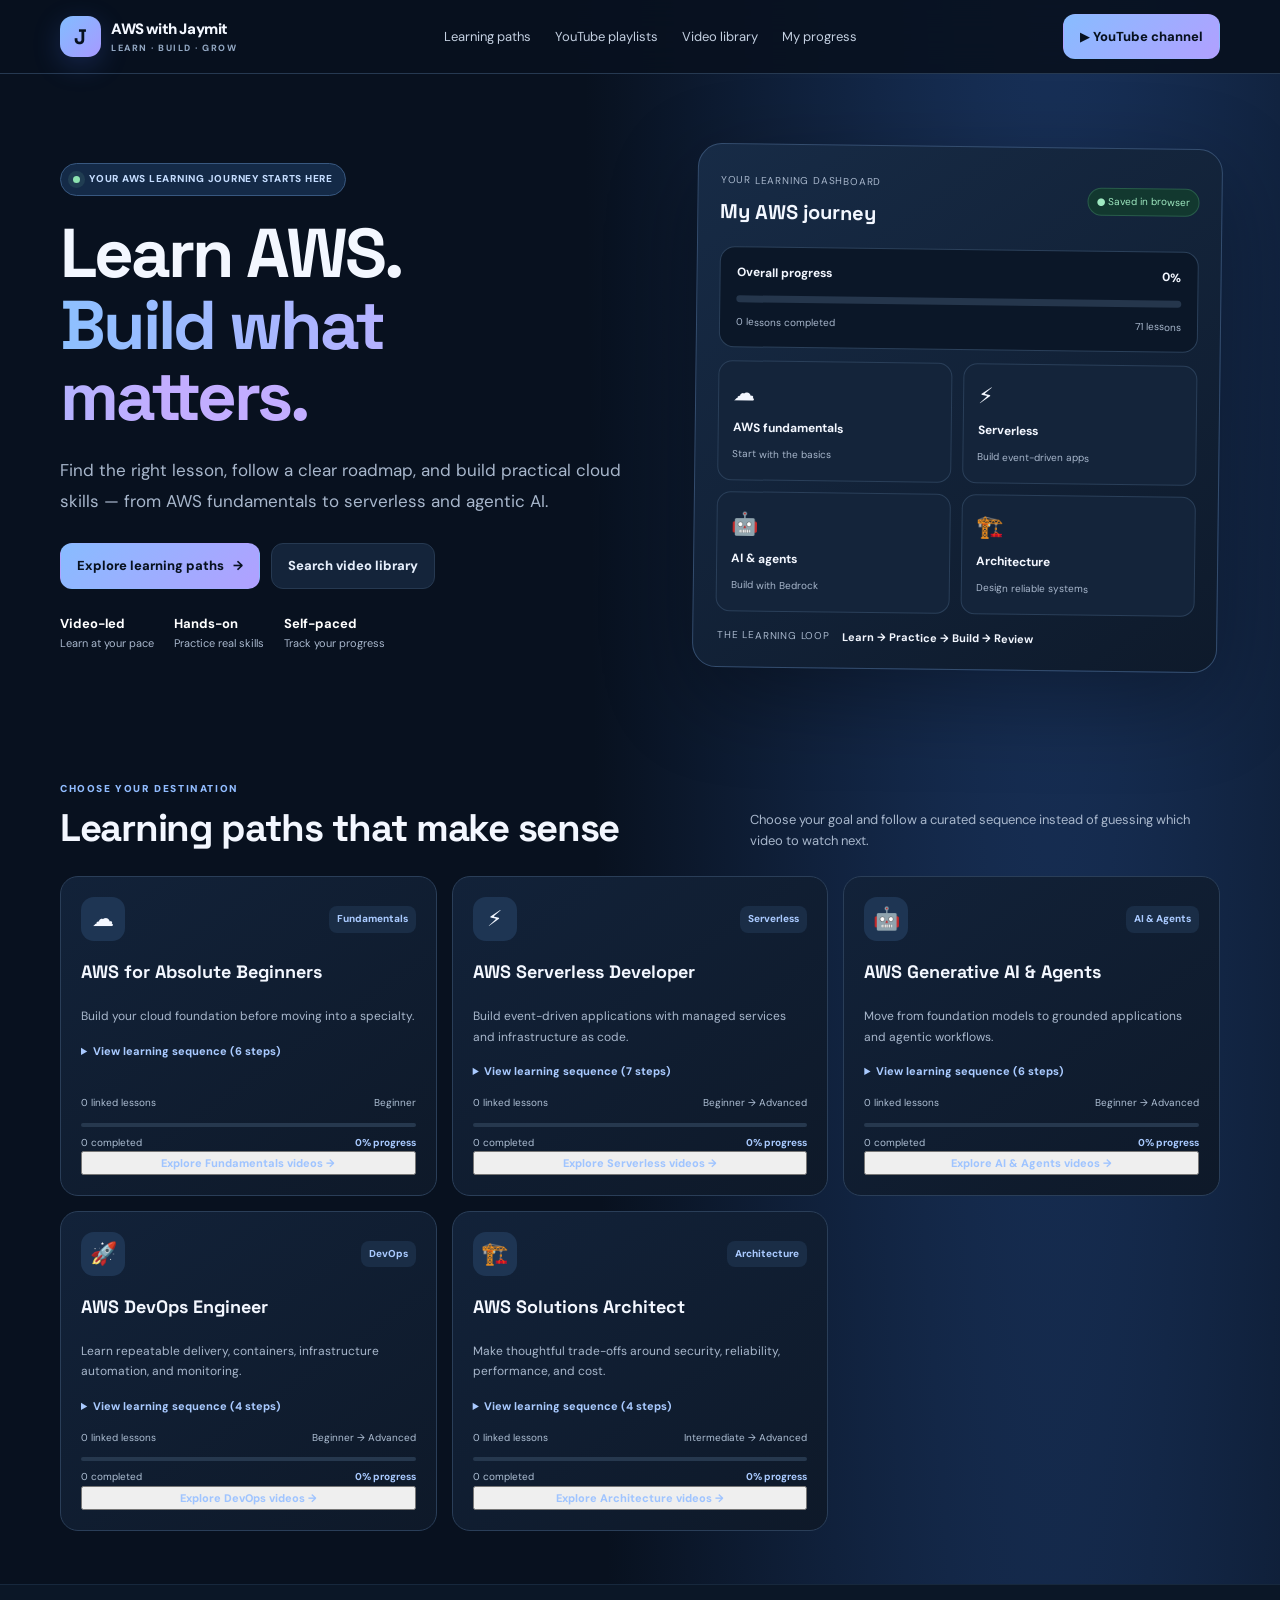
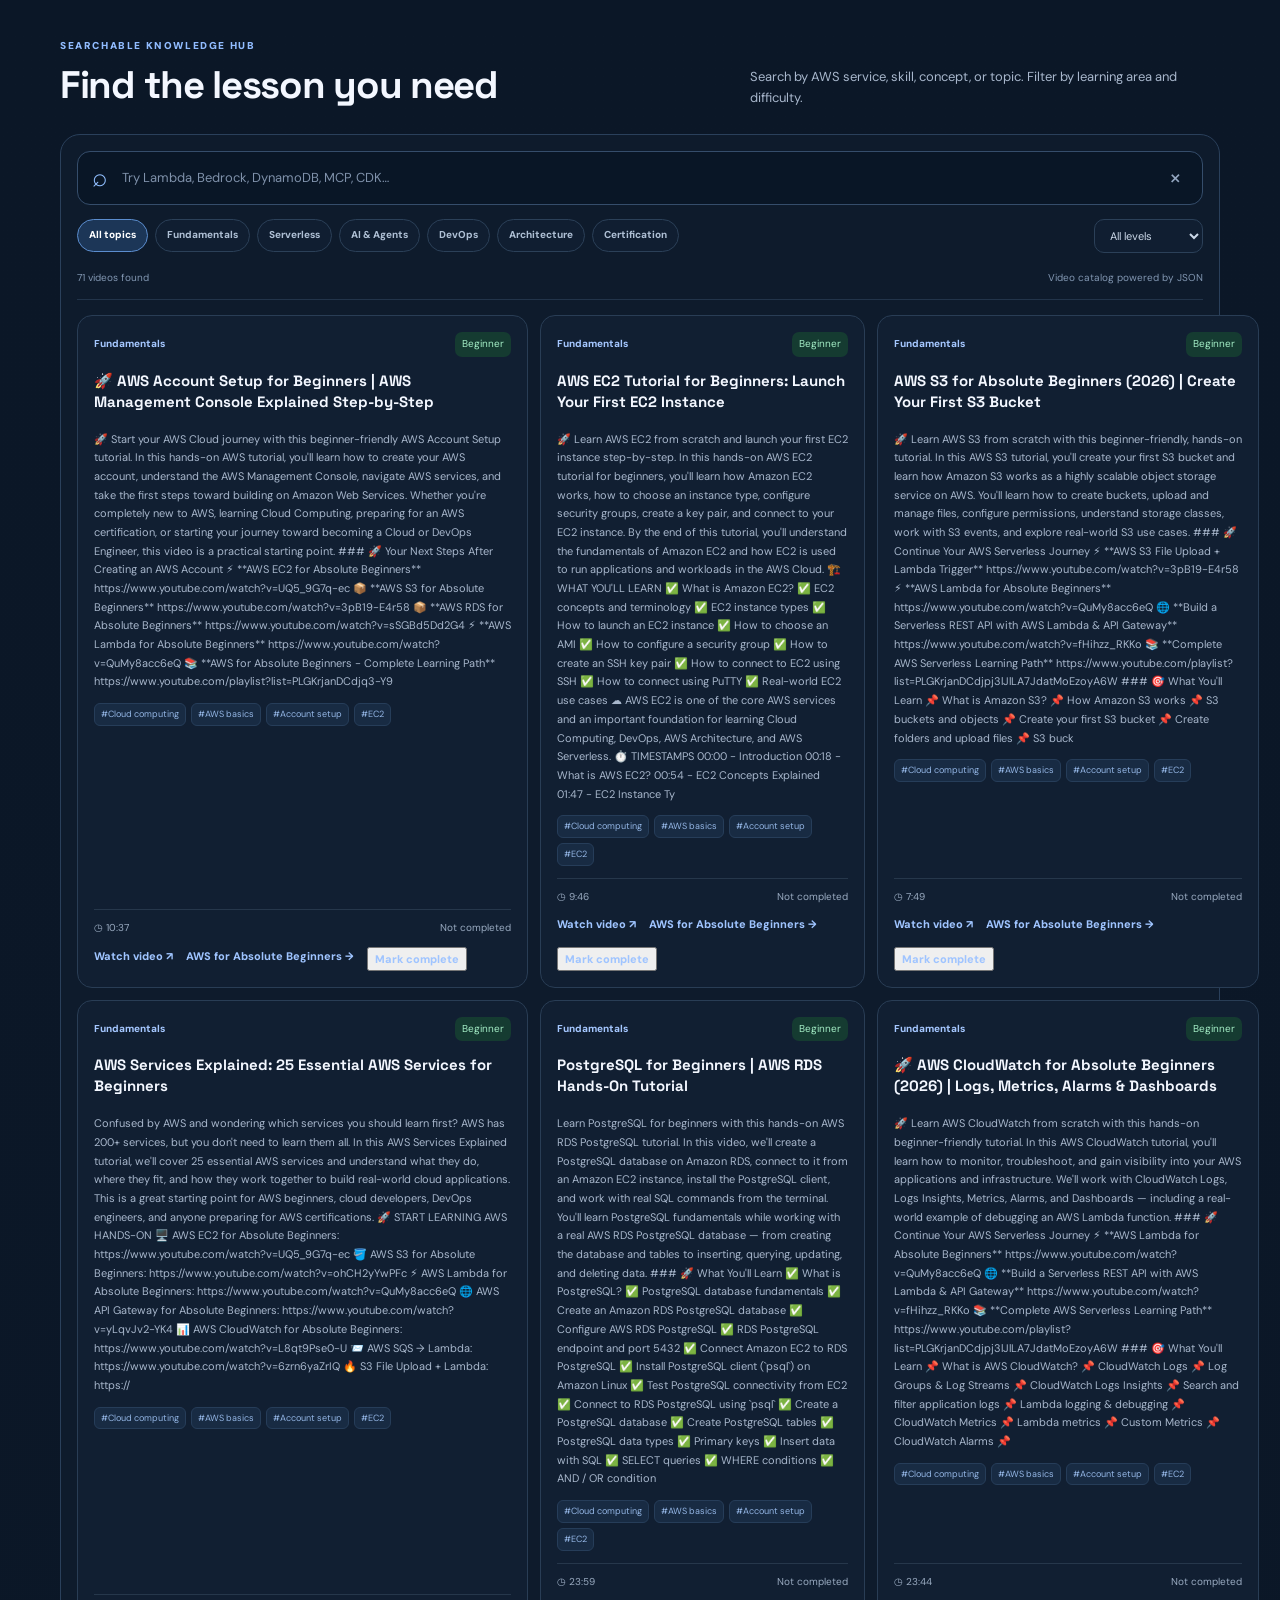
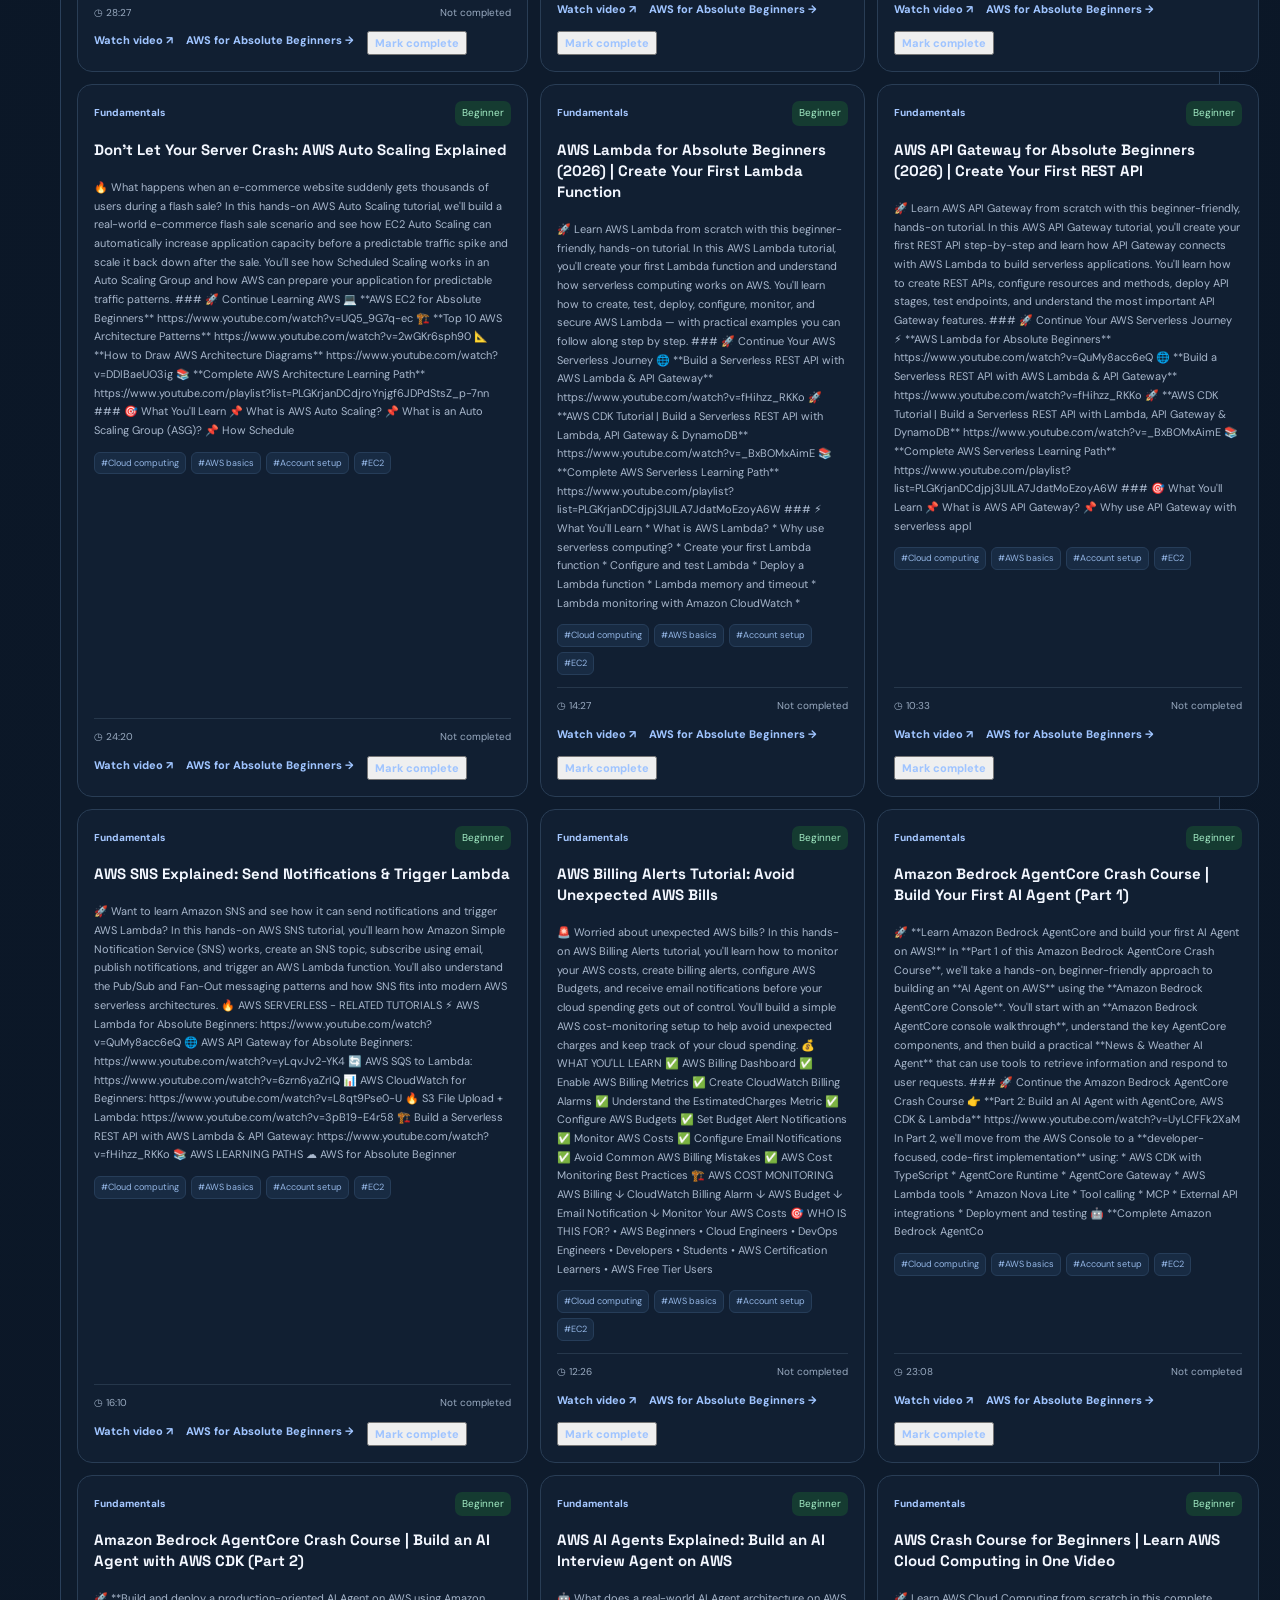
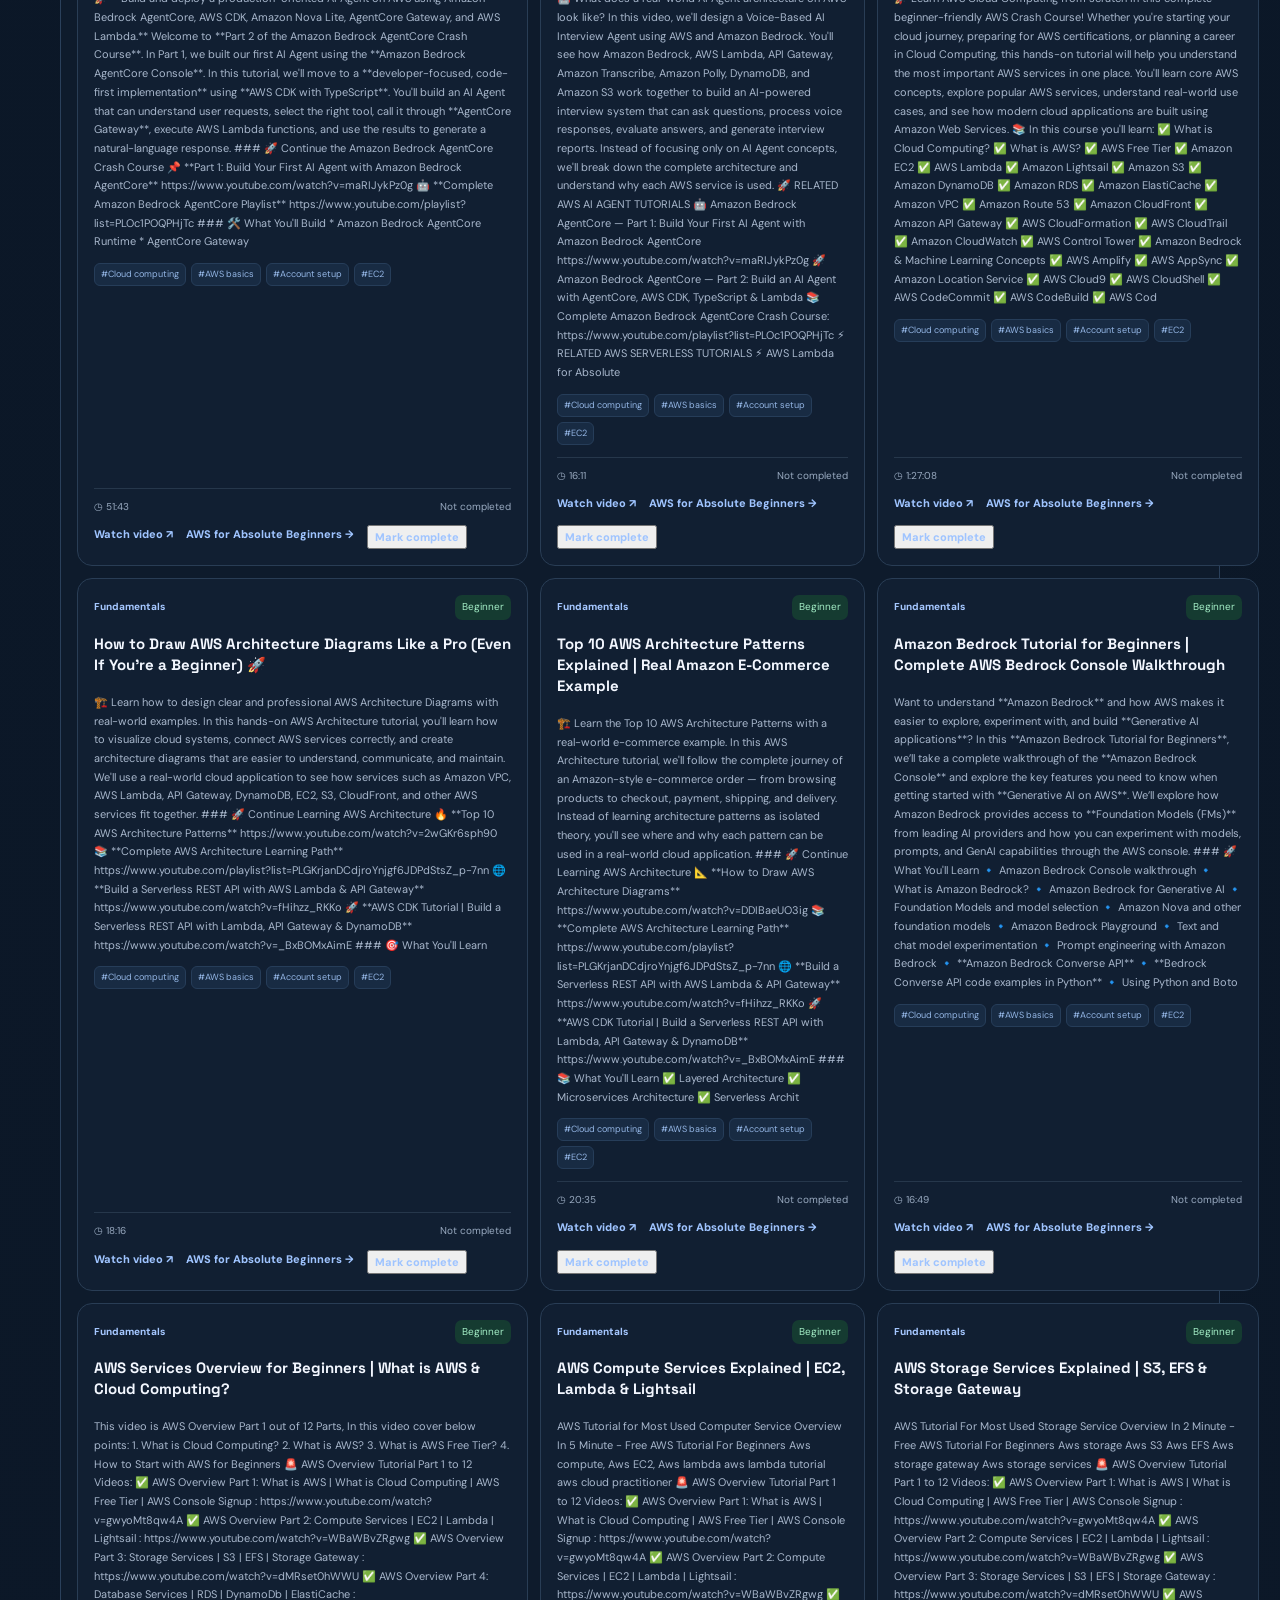
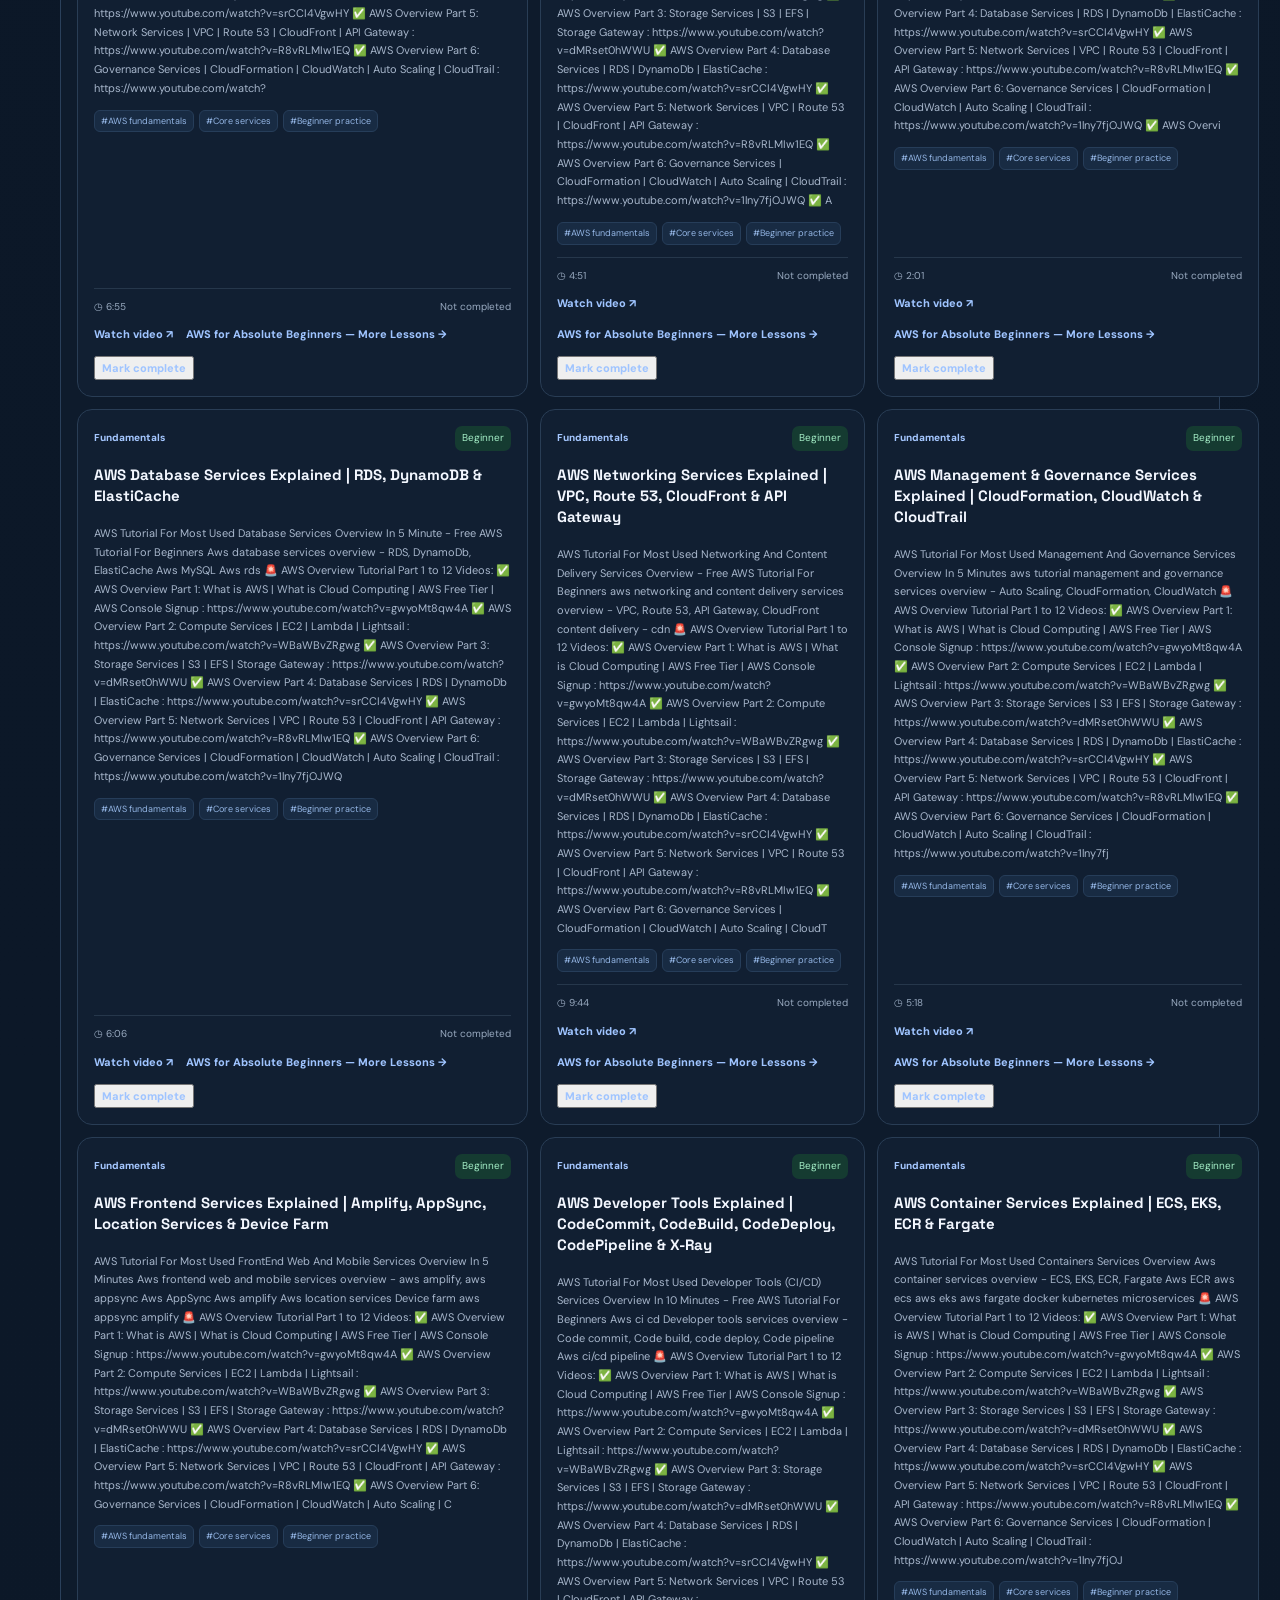
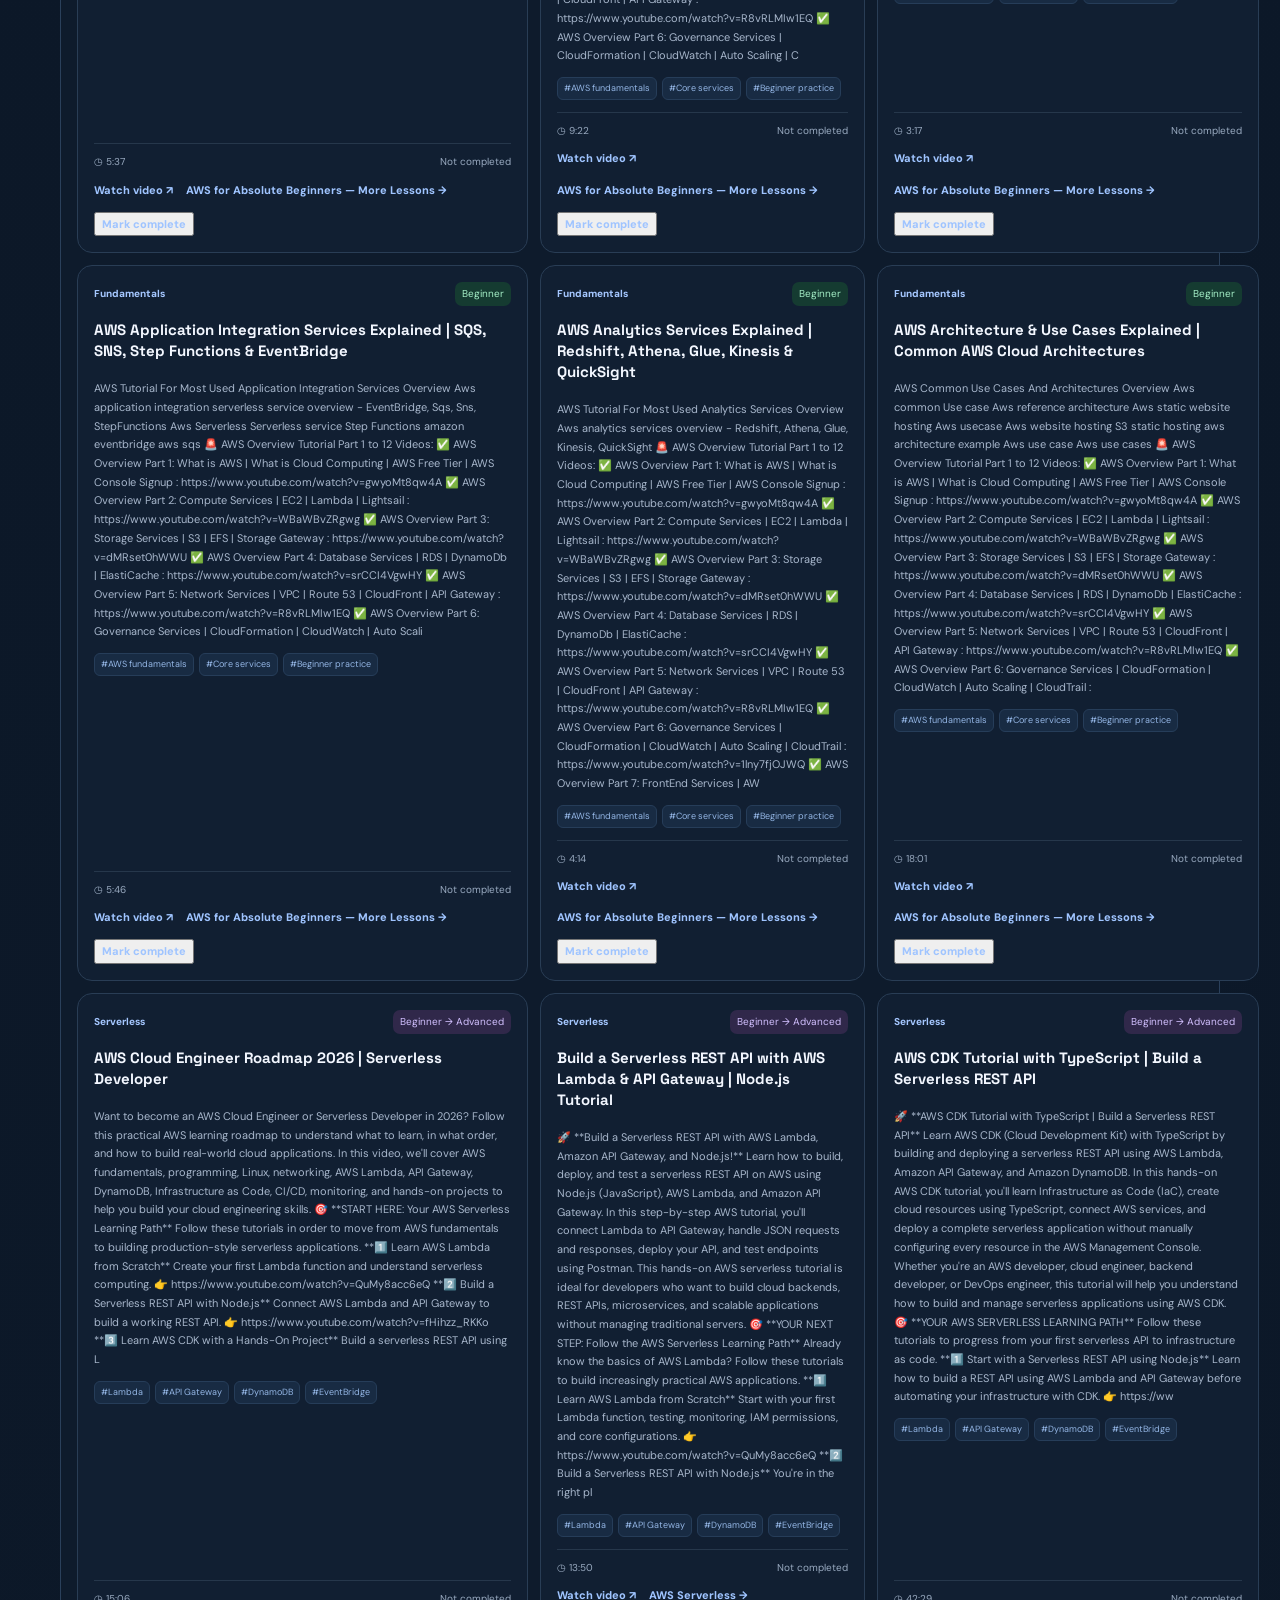
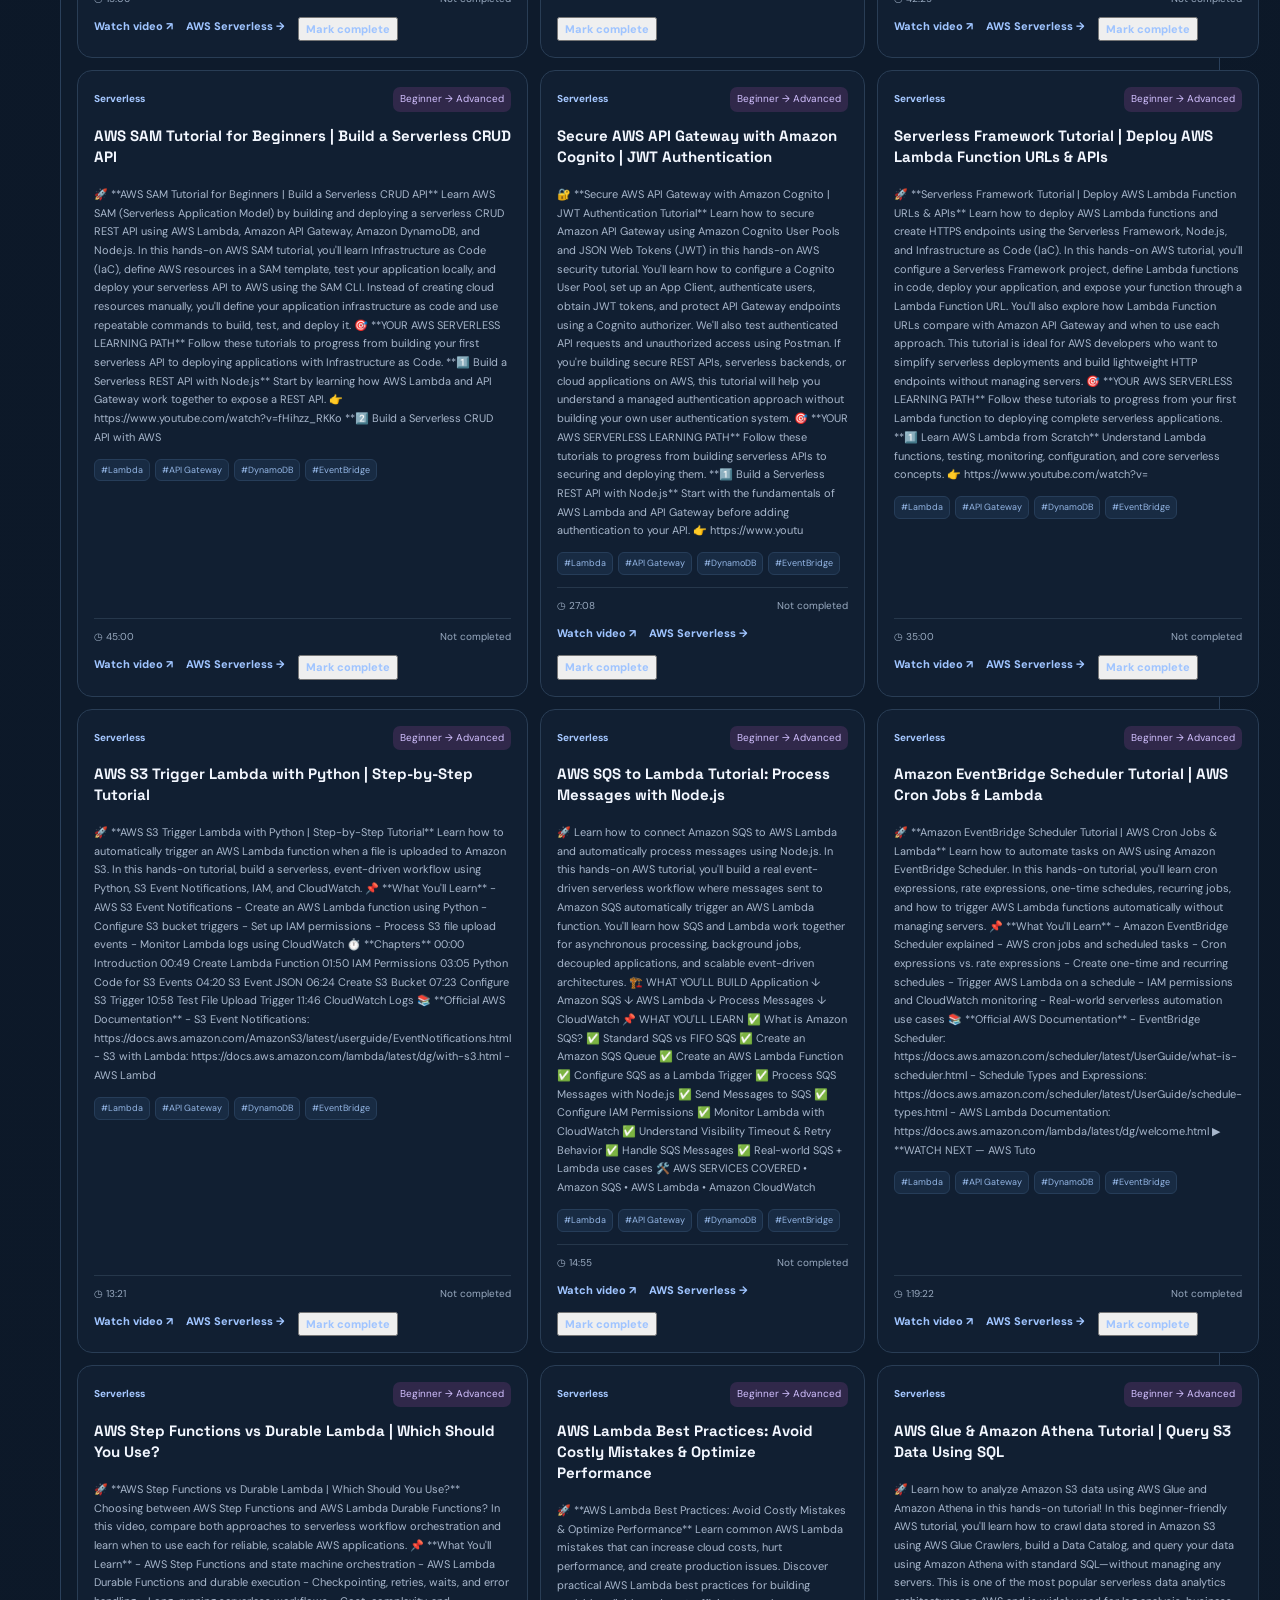
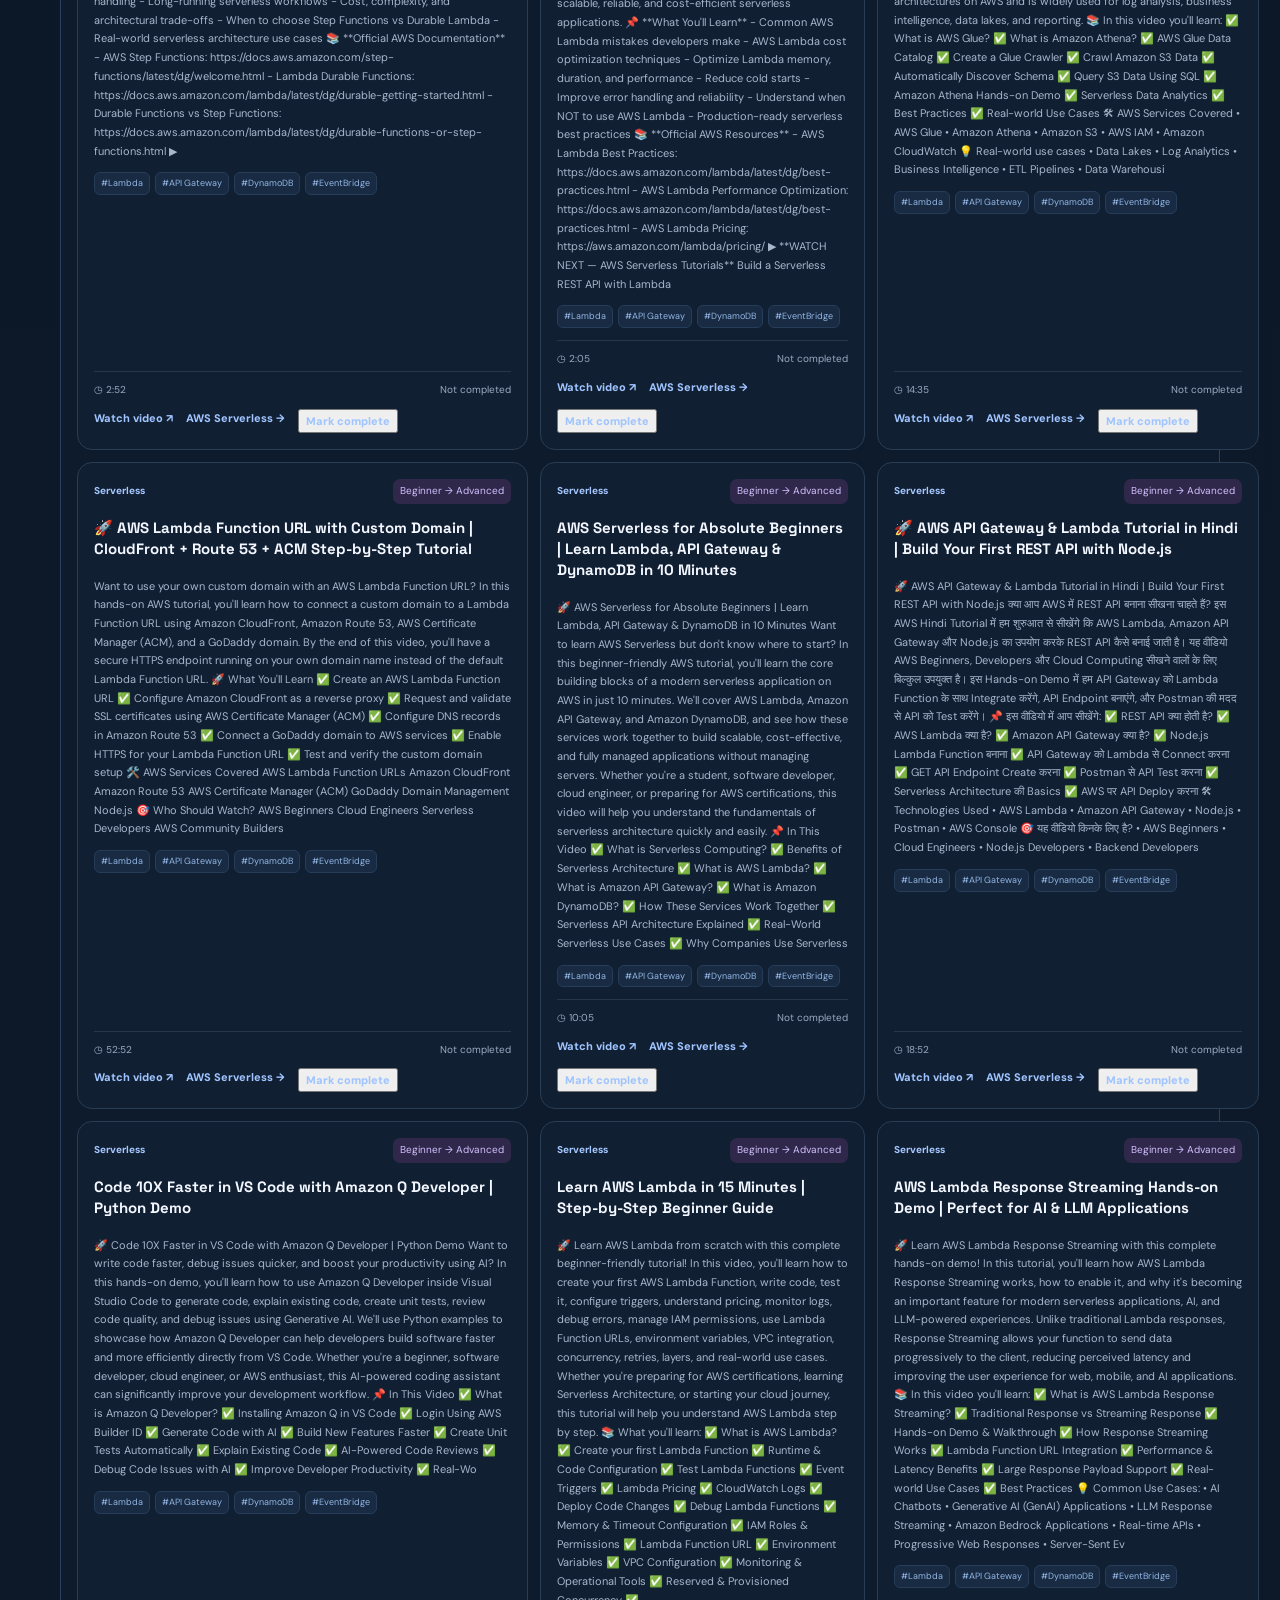
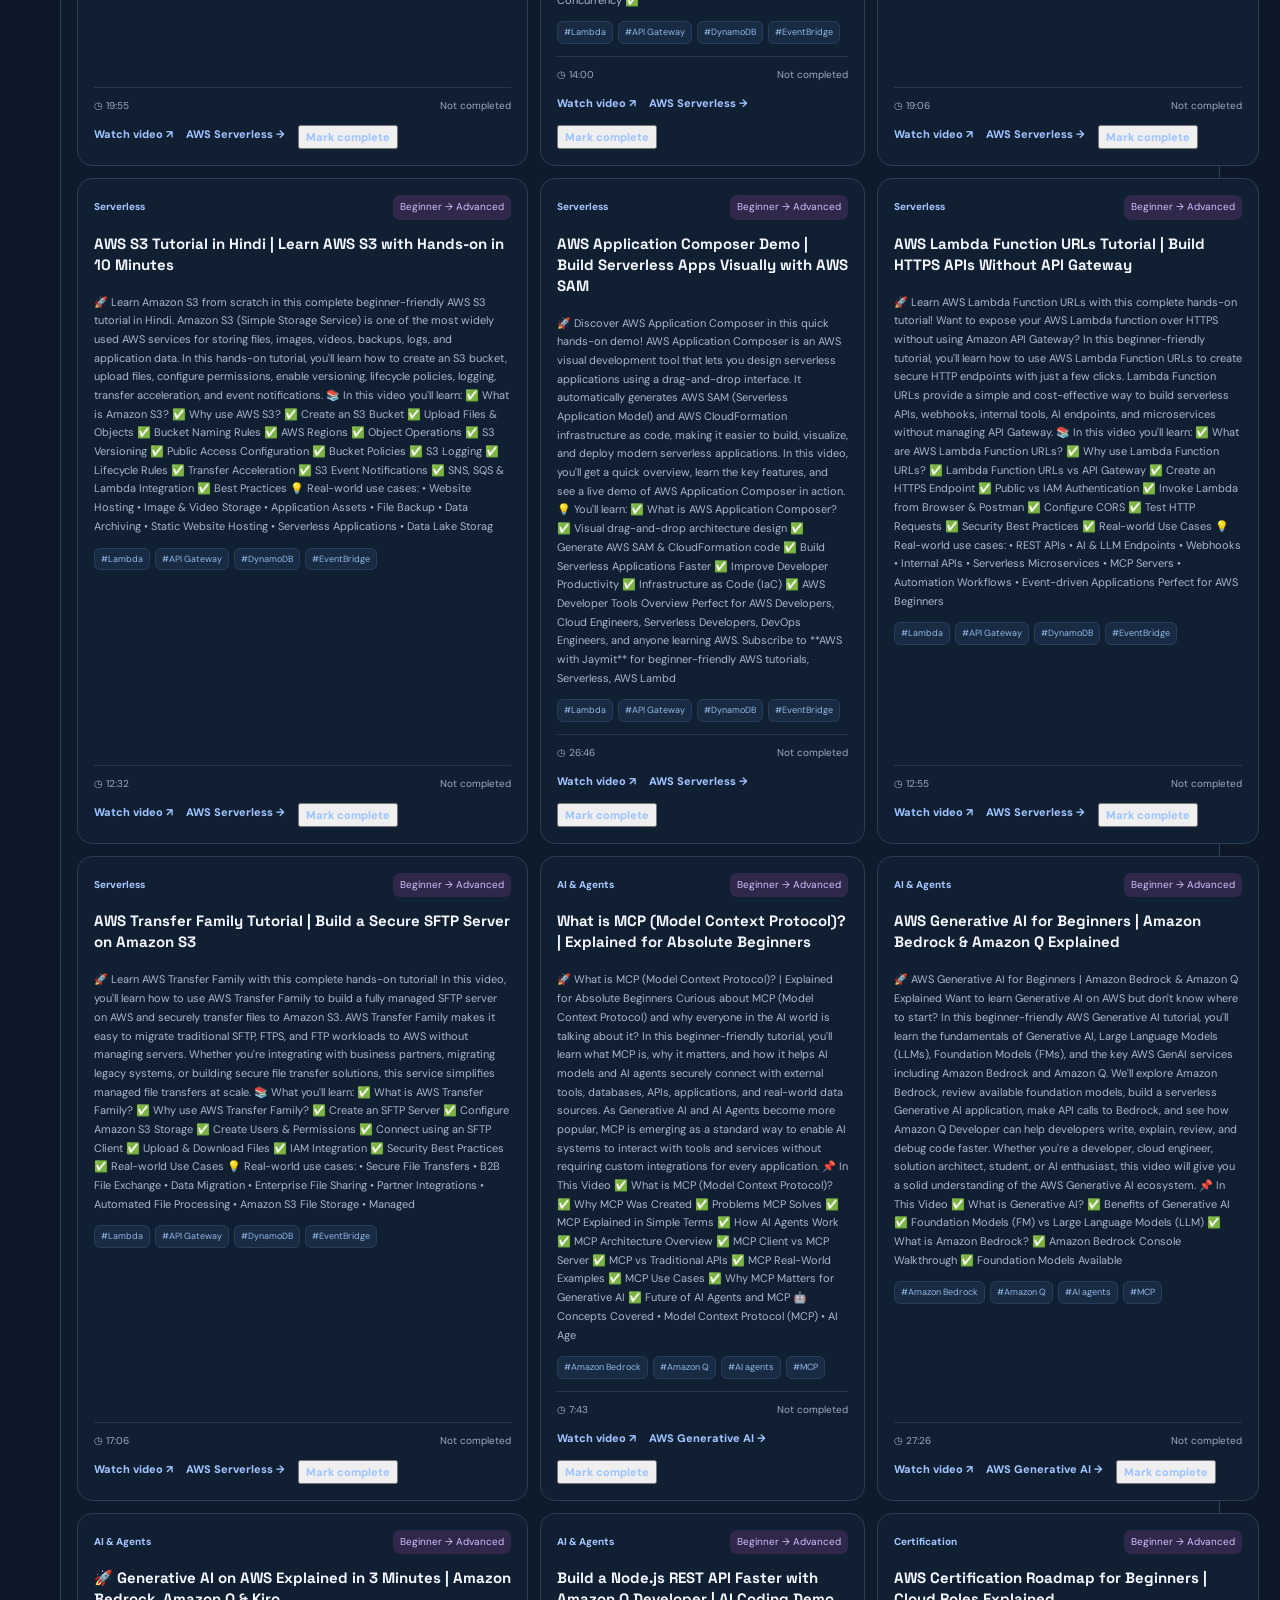
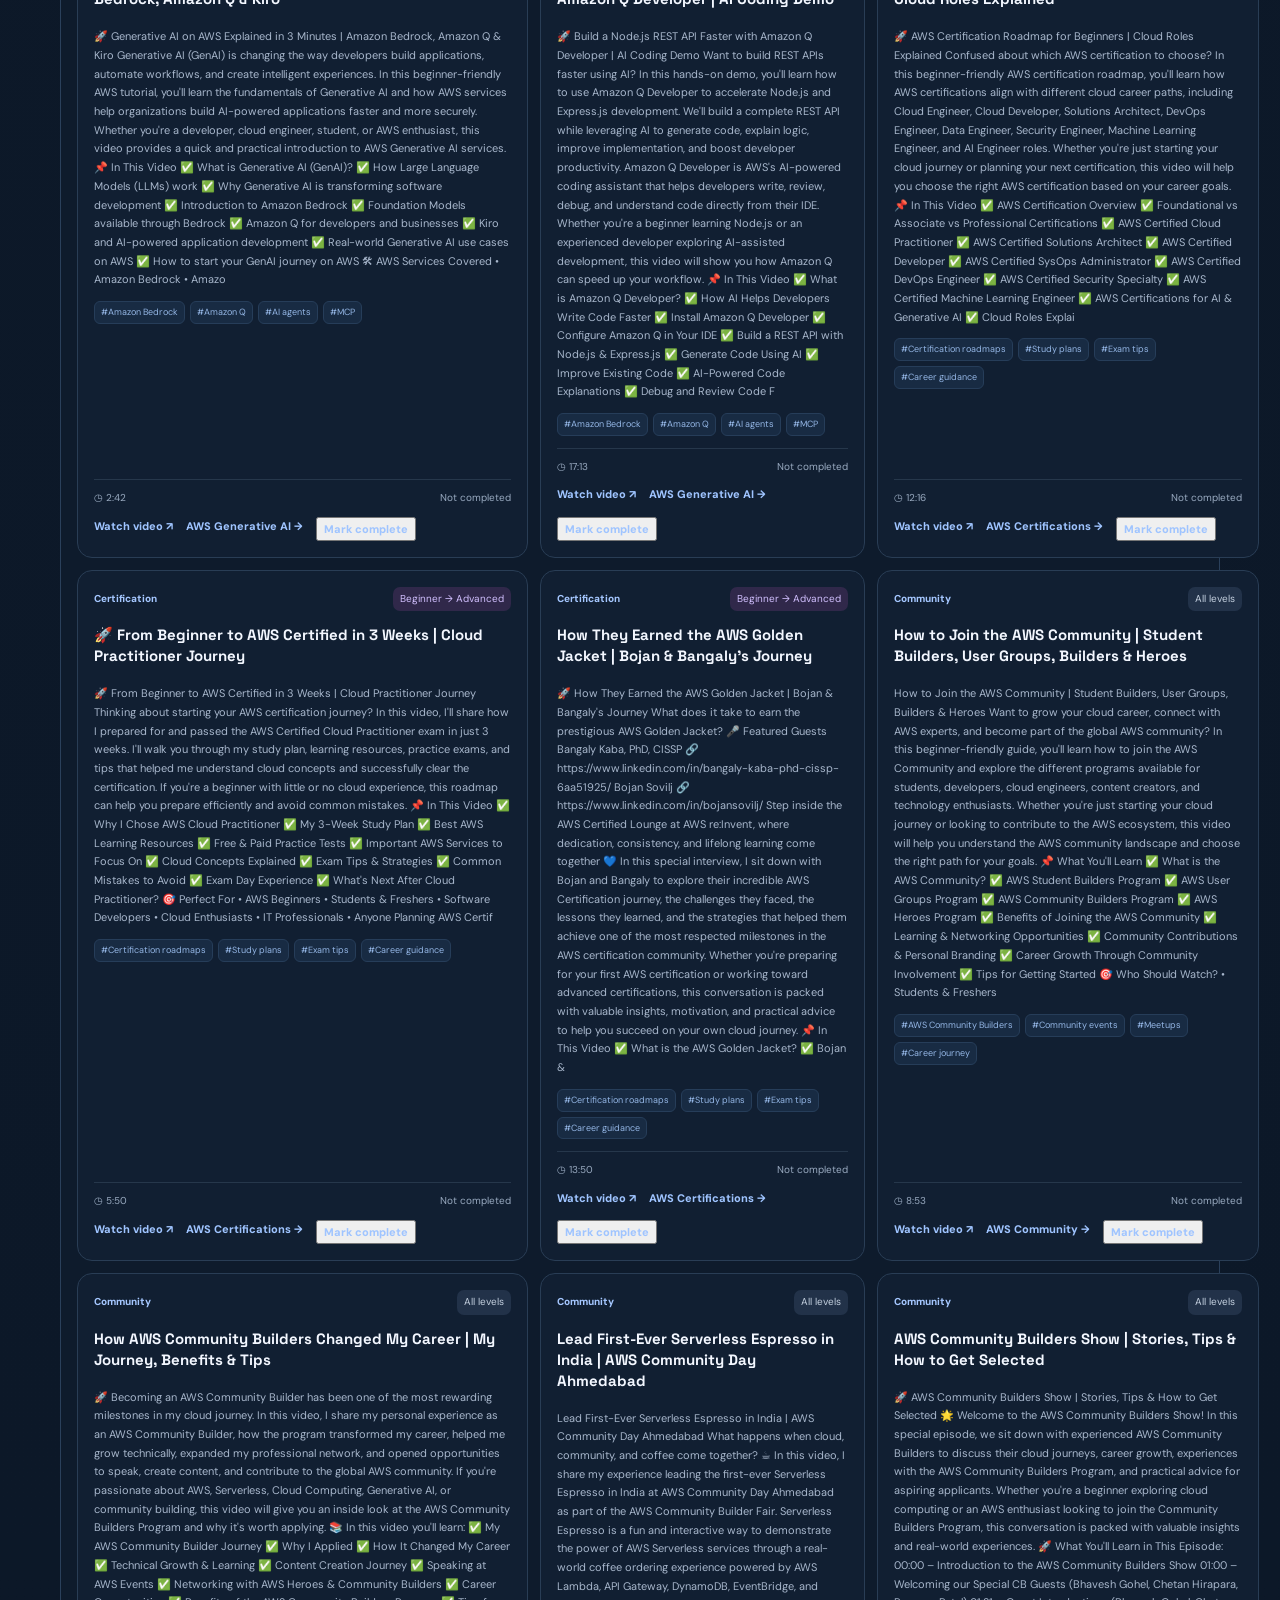
==== index.html @ 6e8f34b7 "initial commit" ====
<!doctype html>
<html lang="en">
<head>
  <meta charset="utf-8">
  <meta name="viewport" content="width=device-width, initial-scale=1">
  <meta name="description" content="Learn AWS with Jaymit through searchable video lessons, structured learning paths, serverless tutorials, AI agents, and practical cloud topics.">
  <meta name="theme-color" content="#08111f">
  <title>AWS with Jaymit — Learn AWS. Build Real Projects.</title>
  <link rel="stylesheet" href="styles.css">
</head>
<body>
<header class="header">
  <div class="container nav">
    <a class="brand" href="#home"><span class="logo">J</span><span>AWS with Jaymit<small>LEARN · BUILD · GROW</small></span></a>
    <nav id="navLinks"><a href="#paths">Learning paths</a><a href="playlists.html">YouTube playlists</a><a href="#catalog">Video library</a><a href="#progress">My progress</a></nav>
    <a class="btn primary nav-cta" href="https://www.youtube.com/@awswithjaymit" target="_blank" rel="noopener">▶ YouTube channel</a>
    <button id="menuBtn" class="menu-btn" aria-label="Toggle navigation">☰</button>
  </div>
</header>

<main id="home">
  <section class="hero">
    <div class="container hero-grid">
      <div>
        <span class="eyebrow"><span class="pulse"></span> Your AWS learning journey starts here</span>
        <h1>Learn AWS.<br><span>Build what matters.</span></h1>
        <p class="lead">Find the right lesson, follow a clear roadmap, and build practical cloud skills — from AWS fundamentals to serverless and agentic AI.</p>
        <div class="hero-actions"><a class="btn primary" href="#paths">Explore learning paths <span>→</span></a><a class="btn secondary" href="#catalog">Search video library</a></div>
        <div class="proof"><span><b>Video-led</b> Learn at your pace</span><span><b>Hands-on</b> Practice real skills</span><span><b>Self-paced</b> Track your progress</span></div>
      </div>
      <div class="dashboard">
        <div class="dash-head"><div><small>YOUR LEARNING DASHBOARD</small><h2>My AWS journey</h2></div><span class="status">● Saved in browser</span></div>
        <div class="progress-card"><div class="between"><b>Overall progress</b><b id="heroPercent">0%</b></div><div class="bar"><span id="heroBar"></span></div><div class="between muted"><span id="heroDone">0 lessons completed</span><span id="heroTotal">0 lessons</span></div></div>
        <div class="dash-grid"><div class="dash-tile"><span>☁️</span><b>AWS fundamentals</b><small>Start with the basics</small></div><div class="dash-tile"><span>⚡</span><b>Serverless</b><small>Build event-driven apps</small></div><div class="dash-tile"><span>🤖</span><b>AI & agents</b><small>Build with Bedrock</small></div><div class="dash-tile"><span>🏗️</span><b>Architecture</b><small>Design reliable systems</small></div></div>
        <div class="dash-foot"><small>THE LEARNING LOOP</small><b>Learn → Practice → Build → Review</b></div>
      </div>
    </div>
  </section>

  <section id="paths" class="section">
    <div class="container">
      <div class="section-head"><div><span class="kicker">Choose your destination</span><h2>Learning paths that make sense</h2></div><p>Choose your goal and follow a curated sequence instead of guessing which video to watch next.</p></div>
      <div id="roadmapGrid" class="roadmap-grid"><p class="loading">Loading learning paths…</p></div>
    </div>
  </section>

  <section id="catalog" class="section tinted">
    <div class="container">
      <div class="section-head"><div><span class="kicker">Searchable knowledge hub</span><h2>Find the lesson you need</h2></div><p>Search by AWS service, skill, concept, or topic. Filter by learning area and difficulty.</p></div>
      <div class="search-panel">
        <label class="searchbox"><span>⌕</span><input id="searchInput" type="search" placeholder="Try Lambda, Bedrock, DynamoDB, MCP, CDK…" aria-label="Search videos"><button id="clearSearch" aria-label="Clear search">×</button></label>
        <div class="filter-row"><div id="categoryFilters" class="chips"></div><select id="levelFilter" aria-label="Filter by level"><option value="">All levels</option><option>Beginner</option><option>Intermediate</option><option>Advanced</option></select></div>
        <div class="result-line"><span id="resultCount">Loading videos…</span><span>Video catalog powered by JSON</span></div>
        <div id="videoGrid" class="video-grid"></div>
        <p id="emptyState" class="empty" hidden>No videos match that search. Try another keyword or clear filters.</p>
      </div>
    </div>
  </section>

  <section id="progress" class="section">
    <div class="container">
      <div class="section-head"><div><span class="kicker">Keep moving forward</span><h2>Your learning progress</h2></div><p>Mark lessons complete as you learn. Progress is saved locally in this browser.</p></div>
      <div class="progress-dashboard"><div><small class="muted">OVERALL COMPLETION</small><div class="big-percent"><span id="progressPercent">0</span><small>%</small></div><div class="bar"><span id="progressBar"></span></div><p id="progressSummary" class="muted">0 lessons completed</p></div><div class="progress-message"><span class="next-icon">🧭</span><div><b>Keep your momentum</b><p>Open a roadmap to see your completed lessons and decide what to learn next.</p><a class="text-link" href="#paths">View learning paths →</a></div></div><button id="resetProgress" class="btn quiet">Reset progress</button></div>
      <p class="fine-print">This version uses browser local storage. Progress does not sync across devices and no account is required.</p>
    </div>
  </section>

  <section class="section cta-section"><div class="container"><div class="cta"><div><span class="kicker">Learn with Jaymit</span><h2>Build real skills, one lesson at a time.</h2><p>Use the structured roadmaps here, then dive deeper with video walkthroughs on the channel.</p></div><a class="btn primary" href="https://www.youtube.com/@awswithjaymit?sub_confirmation=1" target="_blank" rel="noopener">Subscribe on YouTube ↗</a></div></div></section>
</main>
<footer><div class="container footer-row"><a class="brand" href="#home"><span class="logo small-logo">J</span><span>AWS with Jaymit<small>LEARN · BUILD · GROW</small></span></a><span>Independent AWS learning resource — not an official AWS website.</span><a href="https://www.youtube.com/@awswithjaymit" target="_blank" rel="noopener">YouTube ↗</a></div></footer>
<script src="app.js"></script>
</body>
</html>
---- styles.css ----
@import url('https://fonts.googleapis.com/css2?family=DM+Sans:wght@400;500;600;700;800&family=Space+Grotesk:wght@400;500;600;700&display=swap');
:root{--bg:#08111f;--panel:#101d30;--text:#f3f7ff;--muted:#a8b7cc;--line:#263951;--blue:#8bbcff;--purple:#b7a0ff;--green:#8ce3b0;--max:1160px}*{box-sizing:border-box}html{scroll-behavior:smooth;scroll-padding-top:85px}body{margin:0;background:radial-gradient(ellipse at 82% -10%,#1b3764 0,transparent 32%),var(--bg);color:var(--text);font:15px/1.65 "DM Sans",system-ui,sans-serif}a{color:inherit;text-decoration:none}button,input,select{font:inherit}button{cursor:pointer}.container{width:min(var(--max),calc(100% - 42px));margin:auto}.header{height:74px;position:sticky;top:0;z-index:5;background:#08111fe8;backdrop-filter:blur(16px);border-bottom:1px solid var(--line)}.nav{height:100%;display:flex;align-items:center;justify-content:space-between;gap:20px}.brand{display:flex;align-items:center;gap:10px;font-weight:850;letter-spacing:-.4px;line-height:1.2}.logo{display:grid;place-items:center;width:41px;height:41px;border-radius:13px;background:linear-gradient(135deg,#82bdff,#a799ff);color:#07111f;font:700 21px "Space Grotesk";box-shadow:0 8px 28px #547fff35}.brand small{display:block;color:#93a8c3;font-size:9px;letter-spacing:1.5px;font-weight:800;margin-top:5px}.nav nav{display:flex;gap:24px;font-size:13px;color:#c4d0e1}.nav nav a:hover,footer a:hover,.text-link:hover{color:white}.btn{display:inline-flex;align-items:center;justify-content:center;gap:9px;border:1px solid var(--line);border-radius:12px;padding:11px 16px;font-size:13px;font-weight:800;transition:.18s;cursor:pointer}.btn:hover{transform:translateY(-2px);filter:brightness(1.08)}.primary{background:linear-gradient(135deg,#88bcff,#b1a0ff);border-color:transparent;color:#07111f}.secondary{background:#14243a;color:#e6effc}.quiet{background:transparent;color:#b3c1d5}.menu-btn{display:none;background:none;color:white;border:0;font-size:23px}.hero{padding:72px 0 58px}.hero-grid{display:grid;grid-template-columns:1.05fr .95fr;gap:55px;align-items:center}.eyebrow{display:inline-flex;align-items:center;gap:9px;border:1px solid #385880;background:#142a47;color:#c5ddff;padding:7px 12px;border-radius:999px;font-size:10px;font-weight:800;letter-spacing:.75px;text-transform:uppercase}.pulse{width:7px;height:7px;background:var(--green);border-radius:50%;box-shadow:0 0 0 5px #8ce3b01a}h1,h2,h3{font-family:"Space Grotesk","DM Sans",sans-serif}h1{font-size:clamp(43px,5.5vw,69px);line-height:1.04;letter-spacing:-3px;margin:22px 0}.hero h1 span{background:linear-gradient(90deg,#8dc0ff,#c2adff 75%);background-clip:text;-webkit-background-clip:text;color:transparent}.lead{font-size:17px;color:var(--muted);max-width:590px;line-height:1.8}.hero-actions{display:flex;gap:11px;flex-wrap:wrap;margin:27px 0 24px}.proof{display:flex;gap:20px;flex-wrap:wrap;color:var(--muted);font-size:11px}.proof b{display:block;color:white;font-size:13px}.dashboard{padding:22px;border:1px solid #344d6e;border-radius:24px;background:linear-gradient(145deg,#172b46,#0e1a2b);box-shadow:0 28px 90px #0005;transform:rotate(.7deg)}.dash-head,.between{display:flex;align-items:center;justify-content:space-between;gap:12px}.dash-head{margin-bottom:18px}.dash-head small,.dash-foot small{color:var(--muted);font-size:10px;letter-spacing:.8px}.dash-head h2{font-size:20px;margin:4px 0 0}.status{font-size:10px;padding:5px 8px;border:1px solid #285c4a;border-radius:99px;background:#12382f;color:#9fe9c1}.progress-card{padding:16px;background:#0b1728;border:1px solid #2b405a;border-radius:15px;margin-bottom:13px}.progress-card b{font-size:12px}.muted{color:var(--muted);font-size:10px}.bar{height:7px;background:#25364c;border-radius:99px;overflow:hidden;margin:12px 0}.bar span{display:block;width:0;height:100%;border-radius:99px;background:linear-gradient(90deg,#76b9ff,#b7a1ff);transition:width .25s}.dash-grid{display:grid;grid-template-columns:1fr 1fr;gap:11px}.dash-tile{padding:14px;background:#14243a;border:1px solid #2a3f59;border-radius:14px}.dash-tile span{font-size:22px;display:block}.dash-tile b{display:block;font-size:12px;margin:7px 0 2px}.dash-tile small{color:var(--muted);font-size:10px}.dash-foot{display:flex;align-items:center;gap:12px;padding:15px 2px 0}.dash-foot b{font-size:11px}.section{padding:53px 0}.tinted{background:linear-gradient(180deg,#0b1727,#0d1929 70%,#0b1727);border-block:1px solid #17283d}.section-head{display:flex;justify-content:space-between;align-items:end;gap:25px;margin-bottom:25px}.kicker{display:block;color:#91bcff;font-size:10px;font-weight:900;letter-spacing:1.6px;text-transform:uppercase}.section-head h2{font-size:clamp(27px,3vw,39px);letter-spacing:-1.3px;line-height:1.2;margin:8px 0 0}.section-head>p{max-width:470px;color:var(--muted);font-size:13px;margin:0}.roadmap-grid{display:grid;grid-template-columns:repeat(3,1fr);gap:15px}.path-card{display:flex;flex-direction:column;min-height:235px;padding:20px;border:1px solid #2a3e58;border-radius:18px;background:linear-gradient(145deg,#122239,#0e1929);transition:.2s}.path-card:hover,.video-card:hover{transform:translateY(-3px);border-color:#648cc2}.path-top{display:flex;align-items:center;justify-content:space-between;gap:10px}.path-icon{display:grid;place-items:center;width:44px;height:44px;border-radius:13px;background:#1e3553;font-size:22px}.chip-label{background:#1a2d46;color:#aacaff;border-radius:8px;padding:5px 8px;font-size:10px;font-weight:800}.path-card h3{font-size:18px;margin:16px 0 7px}.path-card p{color:var(--muted);font-size:12px;line-height:1.7;margin-bottom:15px}.path-meta,.path-foot{display:flex;justify-content:space-between;gap:10px;color:#aebfd4;font-size:10px}.path-meta{margin-top:auto}.mini-bar{height:4px;background:#26384e;border-radius:99px;overflow:hidden;margin:11px 0 8px}.mini-bar span{display:block;height:100%;background:linear-gradient(90deg,#76b9ff,#b7a1ff)}.path-foot b{color:#a9caff}.search-panel{border:1px solid #2a405b;border-radius:20px;background:#0e1b2c;padding:16px}.searchbox{height:54px;display:flex;align-items:center;gap:12px;padding:0 14px;border:1px solid #354d6b;border-radius:13px;background:#091626}.searchbox>span{font-size:26px;color:#91bfff}.searchbox input{min-width:0;flex:1;background:transparent;border:0;outline:0;color:white;font-size:13px}.searchbox input::placeholder{color:#7f91aa}.searchbox button{border:0;background:transparent;color:#94a7c0;font-size:23px}.filter-row{display:flex;align-items:center;justify-content:space-between;gap:14px;flex-wrap:wrap;margin:14px 0 17px}.chips{display:flex;flex-wrap:wrap;gap:7px}.filter-chip{border:1px solid #2b4058;background:#101e31;color:#aebfd4;border-radius:99px;padding:7px 11px;font-size:10px;font-weight:800}.filter-chip.active,.filter-chip:hover{background:#1c3657;border-color:#5b8dce;color:#fff}.filter-row select{border:1px solid #2b4058;background:#101e31;color:#cbd8e8;border-radius:10px;padding:8px 11px;font-size:11px}.result-line{display:flex;justify-content:space-between;gap:10px;color:#8297b2;font-size:10px;border-bottom:1px solid #22344a;padding:0 0 13px;margin-bottom:15px}.video-grid{display:grid;grid-template-columns:repeat(3,1fr);gap:12px}.video-card{display:flex;flex-direction:column;border:1px solid #293d55;background:#111f32;border-radius:15px;padding:16px;min-height:240px;transition:.18s}.video-card[hidden]{display:none}.video-top{display:flex;justify-content:space-between;align-items:center;gap:8px}.video-category{font-size:10px;color:#a5c7ff;font-weight:800}.level{font-size:10px;color:#c4d0df;background:#223249;border-radius:7px;padding:4px 7px}.level.beginner{color:#a5efc7;background:#153b31}.level.intermediate{color:#ffdc9b;background:#3a3020}.level.advanced{color:#d2c0ff;background:#30284a}.video-card h3{font-size:15px;line-height:1.4;margin:13px 0 7px}.video-card p{font-size:11px;color:var(--muted);line-height:1.7;margin-bottom:12px}.tags{display:flex;flex-wrap:wrap;gap:5px;margin-bottom:12px}.tags span{font-size:9px;color:#94b6e5;background:#182b43;border:1px solid #263d59;border-radius:6px;padding:3px 6px}.video-bottom{display:flex;justify-content:space-between;gap:8px;border-top:1px solid #26374b;padding-top:10px;margin-top:auto;color:#9aabc1;font-size:10px}.video-bottom .complete{color:var(--green)}.card-actions{display:flex;gap:13px;flex-wrap:wrap;margin-top:10px}.text-link{color:#9fc4ff;font-size:11px;font-weight:800}.empty{padding:30px;text-align:center;color:var(--muted);font-size:13px}.progress-dashboard{display:grid;grid-template-columns:.85fr 1.15fr auto;align-items:center;gap:25px;padding:24px;border:1px solid #2c425d;border-radius:20px;background:linear-gradient(120deg,#142741,#101b2d)}.big-percent{font:700 42px "Space Grotesk";margin:3px 0}.big-percent small{font-size:18px;color:#a8c8ff}.progress-dashboard p{font-size:11px;margin:0;color:var(--muted)}.progress-message{display:flex;gap:13px;align-items:flex-start}.next-icon{display:grid;place-items:center;width:42px;height:42px;border-radius:12px;background:#203958;font-size:20px;flex-shrink:0}.progress-message b{font-size:14px}.progress-message p{margin:4px 0 8px}.fine-print{font-size:10px;color:#7e91aa;margin:12px 0 0}.cta-section{padding-top:8px;padding-bottom:60px}.cta{display:flex;align-items:center;justify-content:space-between;gap:25px;padding:34px;border:1px solid #455e8c;border-radius:23px;background:radial-gradient(ellipse at 100% 0,#344b8a 0,transparent 48%),linear-gradient(120deg,#172c4b,#111d30)}.cta h2{font-size:clamp(26px,3vw,35px);letter-spacing:-1px;line-height:1.2;margin:7px 0}.cta p{color:#bfcee1;margin:0;font-size:12px;max-width:560px}footer{border-top:1px solid #1e3045;padding:25px 0 32px}.footer-row{display:flex;align-items:center;justify-content:space-between;gap:20px;flex-wrap:wrap}.footer-row>span{font-size:10px;color:#8092a9}.footer-row>a:last-child{font-size:11px;color:#aacbff;font-weight:800}.small-logo{width:34px;height:34px;font-size:17px}.loading{color:var(--muted);padding:20px}
@media(max-width:900px){.hero-grid{grid-template-columns:1fr;gap:35px}.dashboard{max-width:650px;transform:none}.roadmap-grid,.video-grid{grid-template-columns:repeat(2,1fr)}.progress-dashboard{grid-template-columns:1fr 1.2fr}.progress-dashboard .quiet{grid-column:1/-1;justify-self:start}.nav nav{gap:14px}}
@media(max-width:620px){.container{width:calc(100% - 28px)}.header{height:65px}.nav nav{display:none;position:absolute;top:65px;left:0;right:0;padding:18px;background:#0b1728;border-bottom:1px solid var(--line);flex-direction:column;align-items:stretch}.nav nav.open{display:flex}.nav-cta{display:none}.menu-btn{display:block}.brand{font-size:13px}.logo{width:35px;height:35px}.brand small{font-size:8px}.hero{padding:42px 0 34px}.hero h1{font-size:44px;letter-spacing:-2px}.lead{font-size:15px}.proof{gap:12px}.dashboard{padding:16px}.section{padding:42px 0}.section-head{display:block}.section-head>p{margin-top:10px}.roadmap-grid,.video-grid{grid-template-columns:1fr}.path-card{min-height:205px}.result-line span:last-child{display:none}.progress-dashboard{grid-template-columns:1fr;padding:19px}.progress-dashboard .quiet{grid-column:auto}.cta{display:block;padding:24px}.cta .btn{margin-top:19px}.footer-row{align-items:flex-start;flex-direction:column}.filter-row{align-items:flex-start}}

.roadmap-details{font-size:11px;color:#aebfd4;margin:0 0 15px}.roadmap-details summary{cursor:pointer;color:#a9caff;font-weight:800}.roadmap-details ol{padding-left:20px;line-height:1.8;color:#b9c9dc}

/* Playlist directory and detail pages */
.nav nav a[aria-current="page"]{color:#fff}
.playlist-page-hero,.playlist-detail-hero{padding:35px 0 28px;background:linear-gradient(180deg,#0b1727,#08111f)}
.breadcrumbs{display:flex;gap:9px;flex-wrap:wrap;color:#8195af;font-size:11px;margin-bottom:24px}
.breadcrumbs a{color:#afc9eb}
.playlist-page-hero h1{font-size:clamp(40px,5vw,60px);margin:19px 0 12px}
.playlist-page-hero h1 span{background:linear-gradient(90deg,#8dc0ff,#c2adff 75%);background-clip:text;-webkit-background-clip:text;color:transparent}
.playlist-page-hero .lead{max-width:750px}
.playlist-tools{display:flex;justify-content:space-between;align-items:center;gap:15px;max-width:700px;margin-top:25px}
.playlist-tools input{flex:1;min-width:0;background:#0e1b2c;border:1px solid #344b69;border-radius:12px;color:white;padding:13px 15px;outline:0}
.playlist-tools input:focus{border-color:#80b5ff}
.playlist-tools span{color:#8ea4bf;font-size:11px;white-space:nowrap}
.playlist-directory{display:grid;grid-template-columns:repeat(3,1fr);gap:16px}
.playlist-card{padding:21px;border:1px solid #2a405a;border-radius:18px;background:linear-gradient(145deg,#122239,#0e1929);display:flex;flex-direction:column;min-height:315px}
.playlist-card-top{display:flex;align-items:center;justify-content:space-between;gap:10px}
.playlist-icon{display:grid;place-items:center;width:46px;height:46px;border-radius:14px;background:#203958;font-size:23px}
.playlist-card h2{font-size:19px;line-height:1.3;margin:17px 0 8px}
.playlist-card p{color:var(--muted);font-size:12px;line-height:1.7;margin-bottom:15px}
.playlist-topics{display:flex;flex-wrap:wrap;gap:6px;margin-bottom:16px}
.playlist-topics span{font-size:10px;color:#a9c9f7;background:#182b43;border:1px solid #263d59;border-radius:6px;padding:4px 7px}
.playlist-card-foot{display:flex;justify-content:space-between;gap:10px;color:#9caec4;font-size:10px;margin-top:auto;margin-bottom:14px}
.full-btn{width:100%;text-align:center}
.external-playlist{display:block;text-align:center;color:#a8c9f9;font-size:11px;font-weight:800;margin-top:12px}
.official-note{display:flex;gap:18px;align-items:flex-start;padding:24px;border:1px solid #2a405b;border-radius:18px;background:#101e31}
.note-icon{display:grid;place-items:center;flex-shrink:0;width:43px;height:43px;border-radius:12px;background:#203958;color:#a8caff;font-size:24px}
.official-note h2{font-size:20px;margin:0 0 7px}
.official-note p{font-size:12px;color:var(--muted);margin:0}
.playlist-detail-heading{display:grid;grid-template-columns:1fr 220px;align-items:center;gap:30px}
.playlist-detail-heading h1{font-size:clamp(35px,4.5vw,53px);letter-spacing:-2px;margin:17px 0 10px}
.playlist-header-actions{display:flex;gap:10px;flex-wrap:wrap;margin-top:22px}
.sequence-card{border:1px solid #344c6c;background:linear-gradient(145deg,#172b46,#0e1a2b);border-radius:17px;padding:20px}
.sequence-card>span{display:grid;place-items:center;width:43px;height:43px;border-radius:12px;background:#203958;color:#a9cbff;font-size:24px;margin-bottom:13px}
.sequence-card b,.sequence-card small{display:block}
.sequence-card b{font-size:13px;margin-bottom:6px}
.sequence-card small{font-size:11px;color:var(--muted);line-height:1.6}
.playlist-detail-grid{display:grid;grid-template-columns:minmax(0,1fr) 290px;gap:25px;align-items:start}
.player-heading{display:flex;align-items:end;justify-content:space-between;gap:12px;margin-bottom:15px}
.player-heading h2{font-size:23px;margin:6px 0 0}
.sort-pill{font-size:10px;color:#a7c9ff;background:#172c46;border:1px solid #2f4a6b;padding:7px 9px;border-radius:99px;white-space:nowrap}
.playlist-player{background:#050b14;border:1px solid #30445e;border-radius:16px;overflow:hidden;aspect-ratio:16/9;min-height:260px}
.playlist-player iframe{display:block;width:100%;height:100%;min-height:260px;border:0}
.playlist-sidebar{display:flex;flex-direction:column;gap:14px}
.sidebar-card{padding:19px;border:1px solid #2a405a;border-radius:16px;background:#101e31}
.sidebar-card h2{font-size:16px;margin:0 0 14px}
.topic-list>div{display:flex;align-items:center;gap:10px;margin:11px 0;color:#bac9dc;font-size:12px}
.topic-list span{display:grid;place-items:center;width:26px;height:26px;flex-shrink:0;background:#203958;color:#a9caff;border-radius:7px;font-size:9px;font-weight:800}
.sidebar-card ol{padding-left:20px;margin:0;color:#bac9dc;font-size:12px}
.sidebar-card ol li{padding:4px 0 7px}
@media(max-width:900px){.playlist-directory{grid-template-columns:repeat(2,1fr)}.playlist-detail-grid{grid-template-columns:1fr}.playlist-sidebar{display:grid;grid-template-columns:1fr 1fr}.playlist-sidebar>.full-btn,.playlist-sidebar>.fine-print{grid-column:1/-1}}
@media(max-width:620px){.playlist-directory{grid-template-columns:1fr}.playlist-page-hero{padding-top:25px}.playlist-tools{align-items:stretch;flex-direction:column}.playlist-detail-heading{grid-template-columns:1fr}.sequence-card{display:none}.playlist-header-actions .btn{width:100%}.player-heading{align-items:flex-start;flex-direction:column}.playlist-player,.playlist-player iframe{min-height:220px}.playlist-sidebar{display:flex}.official-note{padding:18px}}

/* Native per-playlist video catalog */
.native-player-layout{display:grid;grid-template-columns:minmax(0,1fr) 290px;gap:25px;align-items:start}
.player-controls{display:flex;align-items:center;justify-content:space-between;gap:10px;margin-top:12px;flex-wrap:wrap}
.native-video-section{margin-top:55px;padding-top:35px;border-top:1px solid var(--line)}
.native-video-heading{display:flex;align-items:end;justify-content:space-between;gap:20px;margin-bottom:20px}
.native-video-heading h2{font-size:clamp(27px,3vw,38px);letter-spacing:-1px;margin:7px 0}
.small-lead{font-size:13px;margin:0}
.native-video-tools{display:flex;gap:12px;align-items:center;margin:16px 0}
.native-video-tools .searchbox{flex:1;min-width:0}
.sort-control{display:flex;align-items:center;gap:8px;color:var(--muted);font-size:11px}
.sort-control select{background:#101e31;color:#d9e6f8;border:1px solid #2b4058;border-radius:10px;padding:10px;max-width:200px}
.native-video-list{display:grid;gap:12px}
.native-video-card{display:grid;grid-template-columns:220px minmax(0,1fr);gap:17px;padding:12px;border:1px solid #293d55;background:#111f32;border-radius:15px;transition:.18s}
.native-video-card.active{border-color:#83baff;box-shadow:0 0 0 1px #83baff22}
.native-thumb{position:relative;display:block;width:100%;aspect-ratio:16/9;padding:0;border:0;border-radius:9px;overflow:hidden;background:#1b2c43;color:#dce9ff}
.native-thumb img{width:100%;height:100%;display:block;object-fit:cover}
.thumb-placeholder{display:grid;place-items:center;width:100%;height:100%;font-weight:900;letter-spacing:2px;background:linear-gradient(135deg,#17365b,#33295a)}
.play-overlay{position:absolute;left:50%;top:50%;transform:translate(-50%,-50%);display:grid;place-items:center;width:42px;height:42px;border-radius:50%;background:#07111fdd;color:white;padding-left:3px}
.duration-badge{position:absolute;right:7px;bottom:7px;background:#07111fe8;color:white;border-radius:4px;padding:2px 5px;font-size:10px}
.native-video-info{min-width:0;display:flex;flex-direction:column;align-items:flex-start}
.native-video-title{padding:0;border:0;background:none;text-align:left;color:#f4f7ff;font-weight:800;font-family:"Space Grotesk",sans-serif;font-size:17px;line-height:1.4}
.native-video-title:hover{color:#9dc5ff}
.native-video-info p{font-size:12px;color:var(--muted);line-height:1.65;margin:7px 0 10px}
.native-video-meta{display:flex;gap:12px;flex-wrap:wrap;color:#94a8c2;font-size:10px;margin-top:auto}
.native-video-actions{display:flex;gap:16px;flex-wrap:wrap;margin-top:10px}
.json-empty,.player-unavailable{padding:28px;border:1px dashed #354c69;background:#0e1b2c;border-radius:16px;color:var(--muted)}
.json-empty h3{color:#f3f7ff;margin:8px 0;font-size:19px}.json-empty p,.player-unavailable p{font-size:12px;line-height:1.8}.empty-icon{font-size:30px;color:#a5c7ff}
@media(max-width:900px){.native-player-layout{grid-template-columns:1fr}.native-video-card{grid-template-columns:190px minmax(0,1fr)}}
@media(max-width:620px){.native-video-heading{align-items:flex-start;flex-direction:column}.native-video-tools{align-items:stretch;flex-direction:column}.sort-control{justify-content:space-between}.sort-control select{flex:1;max-width:none}.native-video-card{grid-template-columns:1fr}.native-thumb{max-width:none}.native-video-title{font-size:16px}.player-controls .btn{padding:9px 11px}.native-video-section{margin-top:35px;padding-top:25px}}
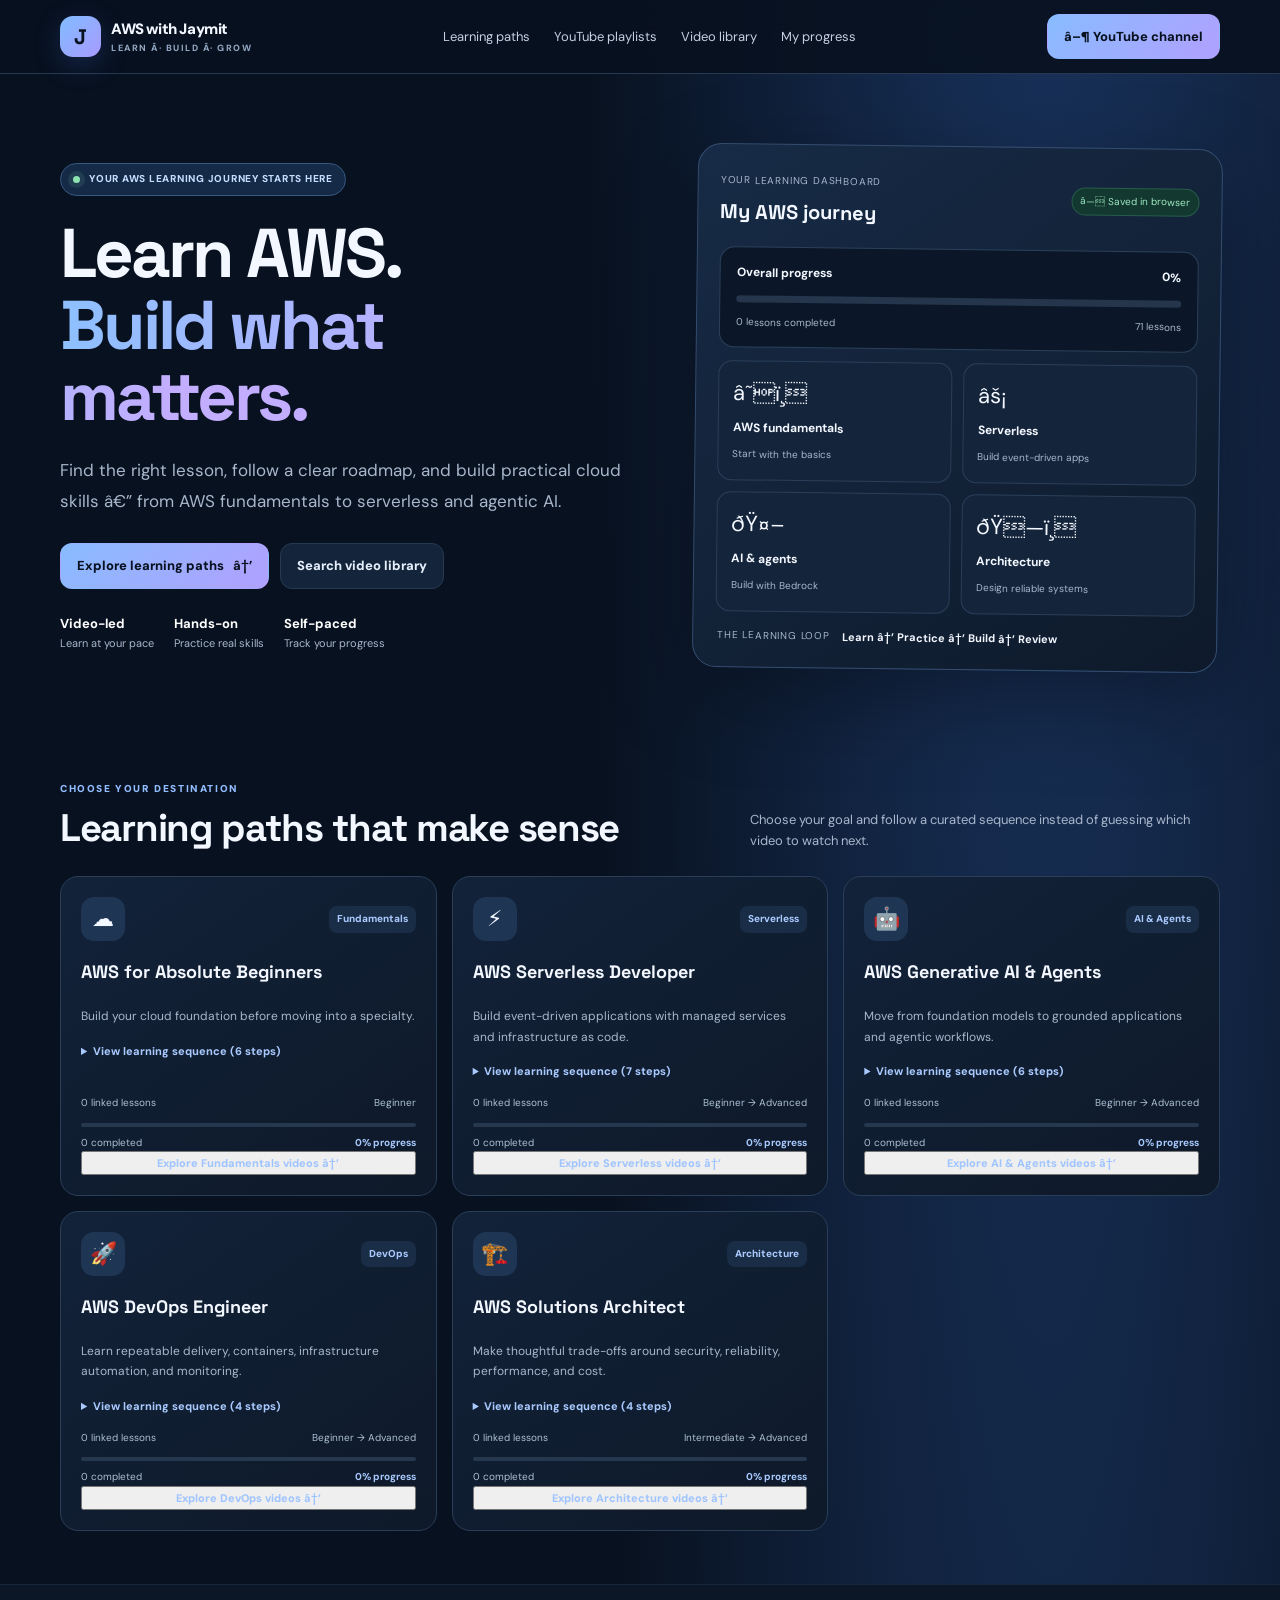
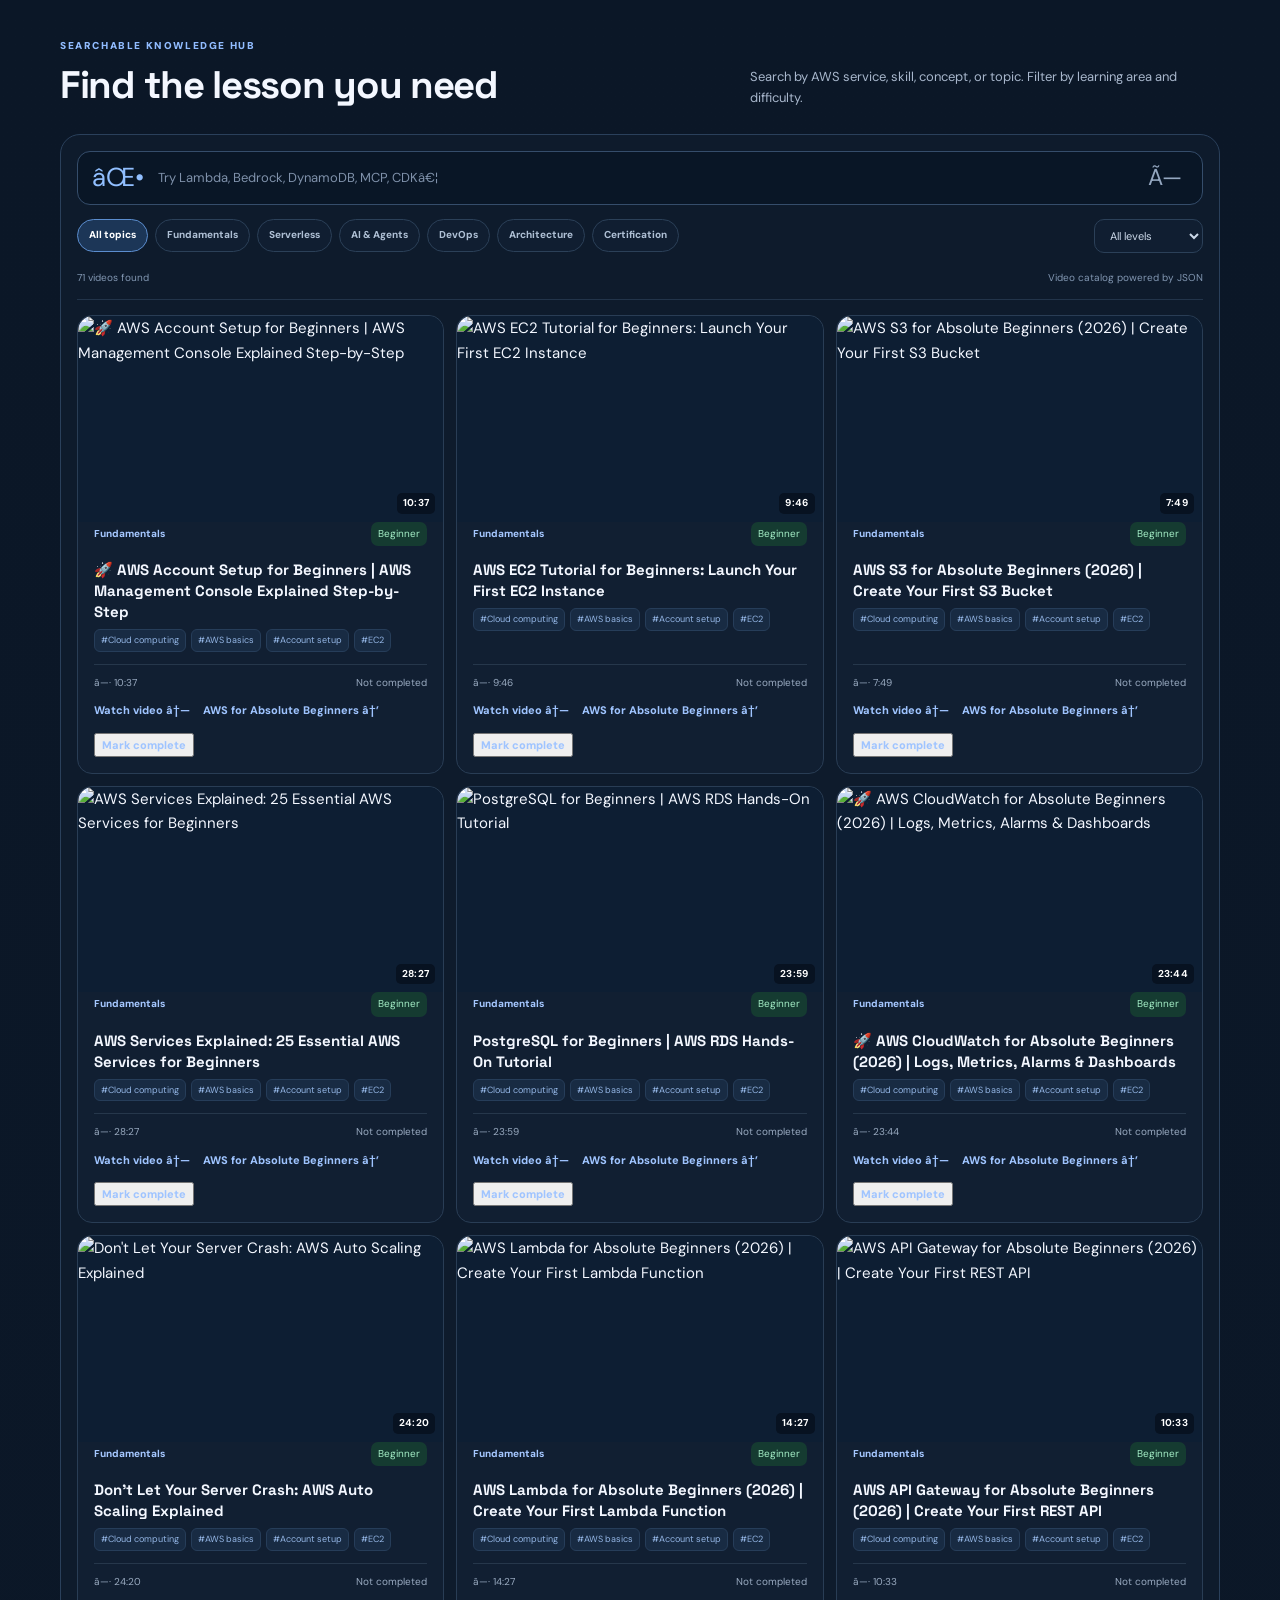
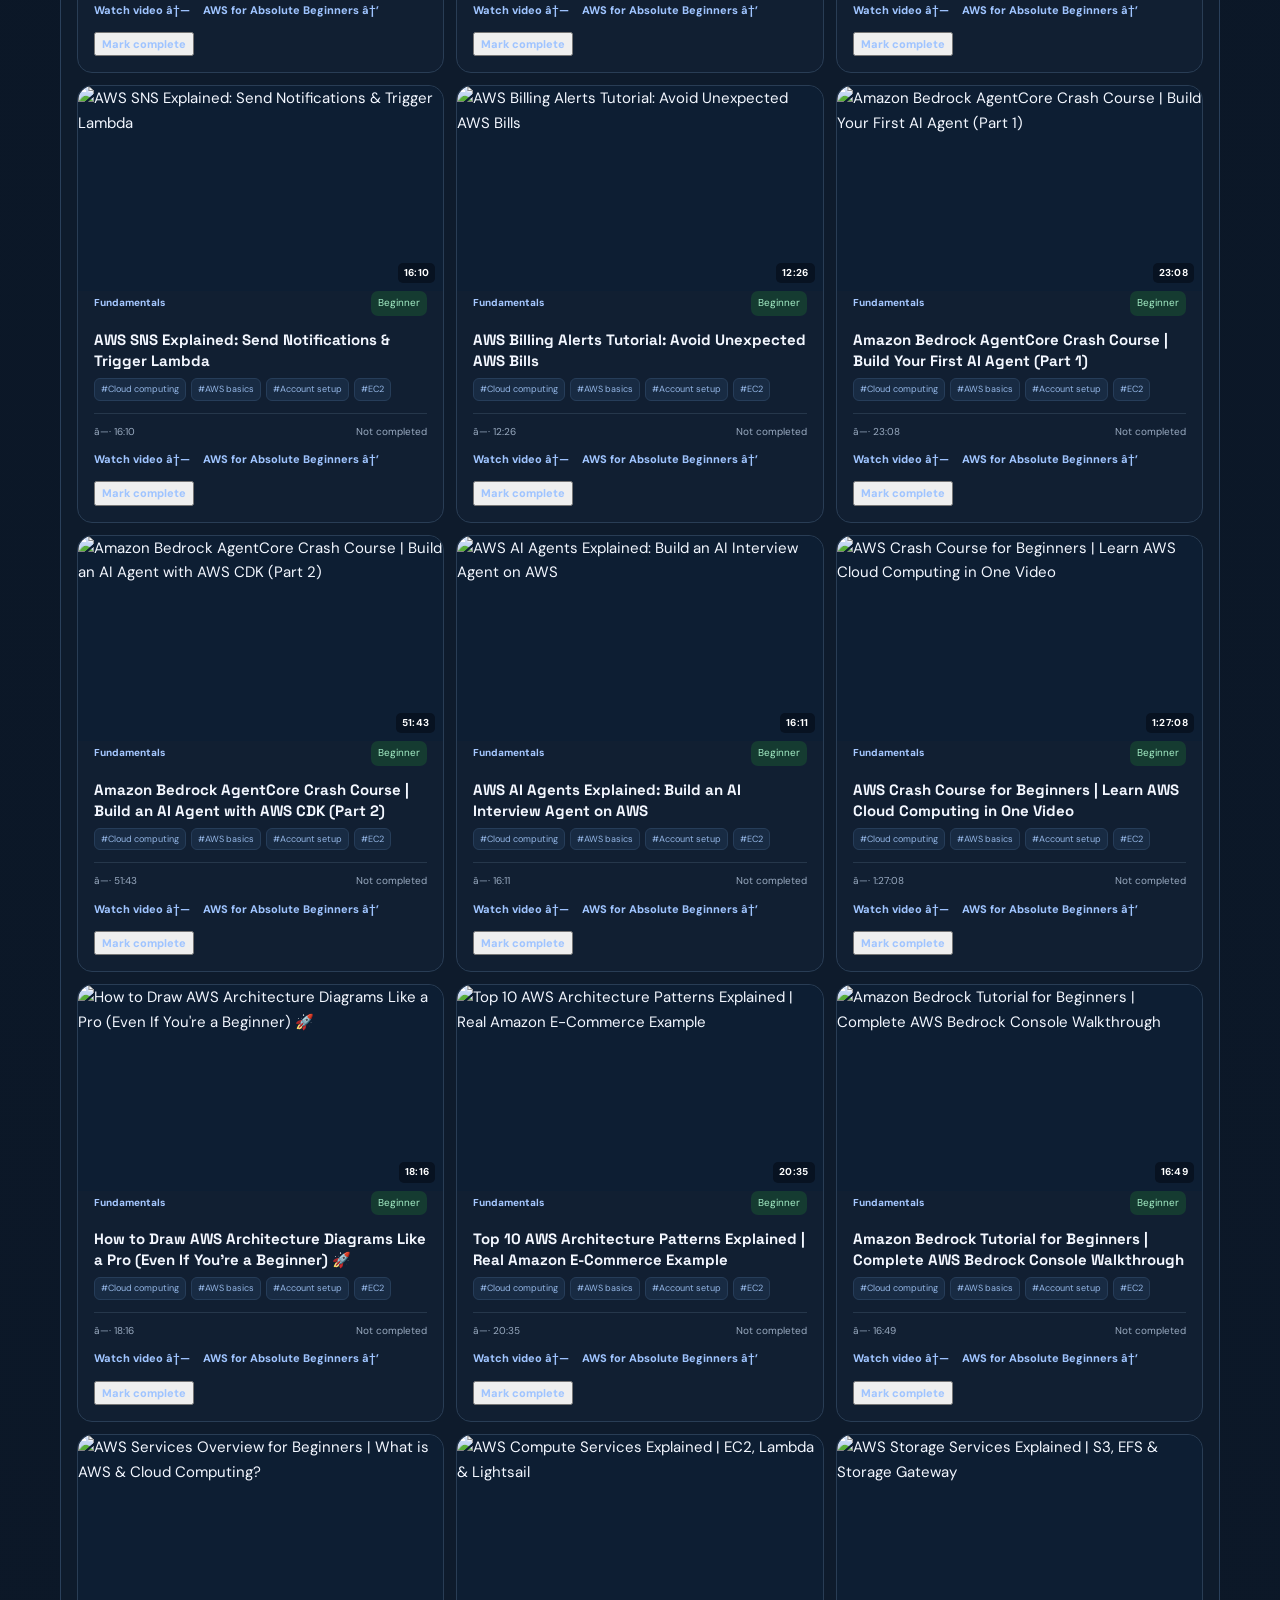
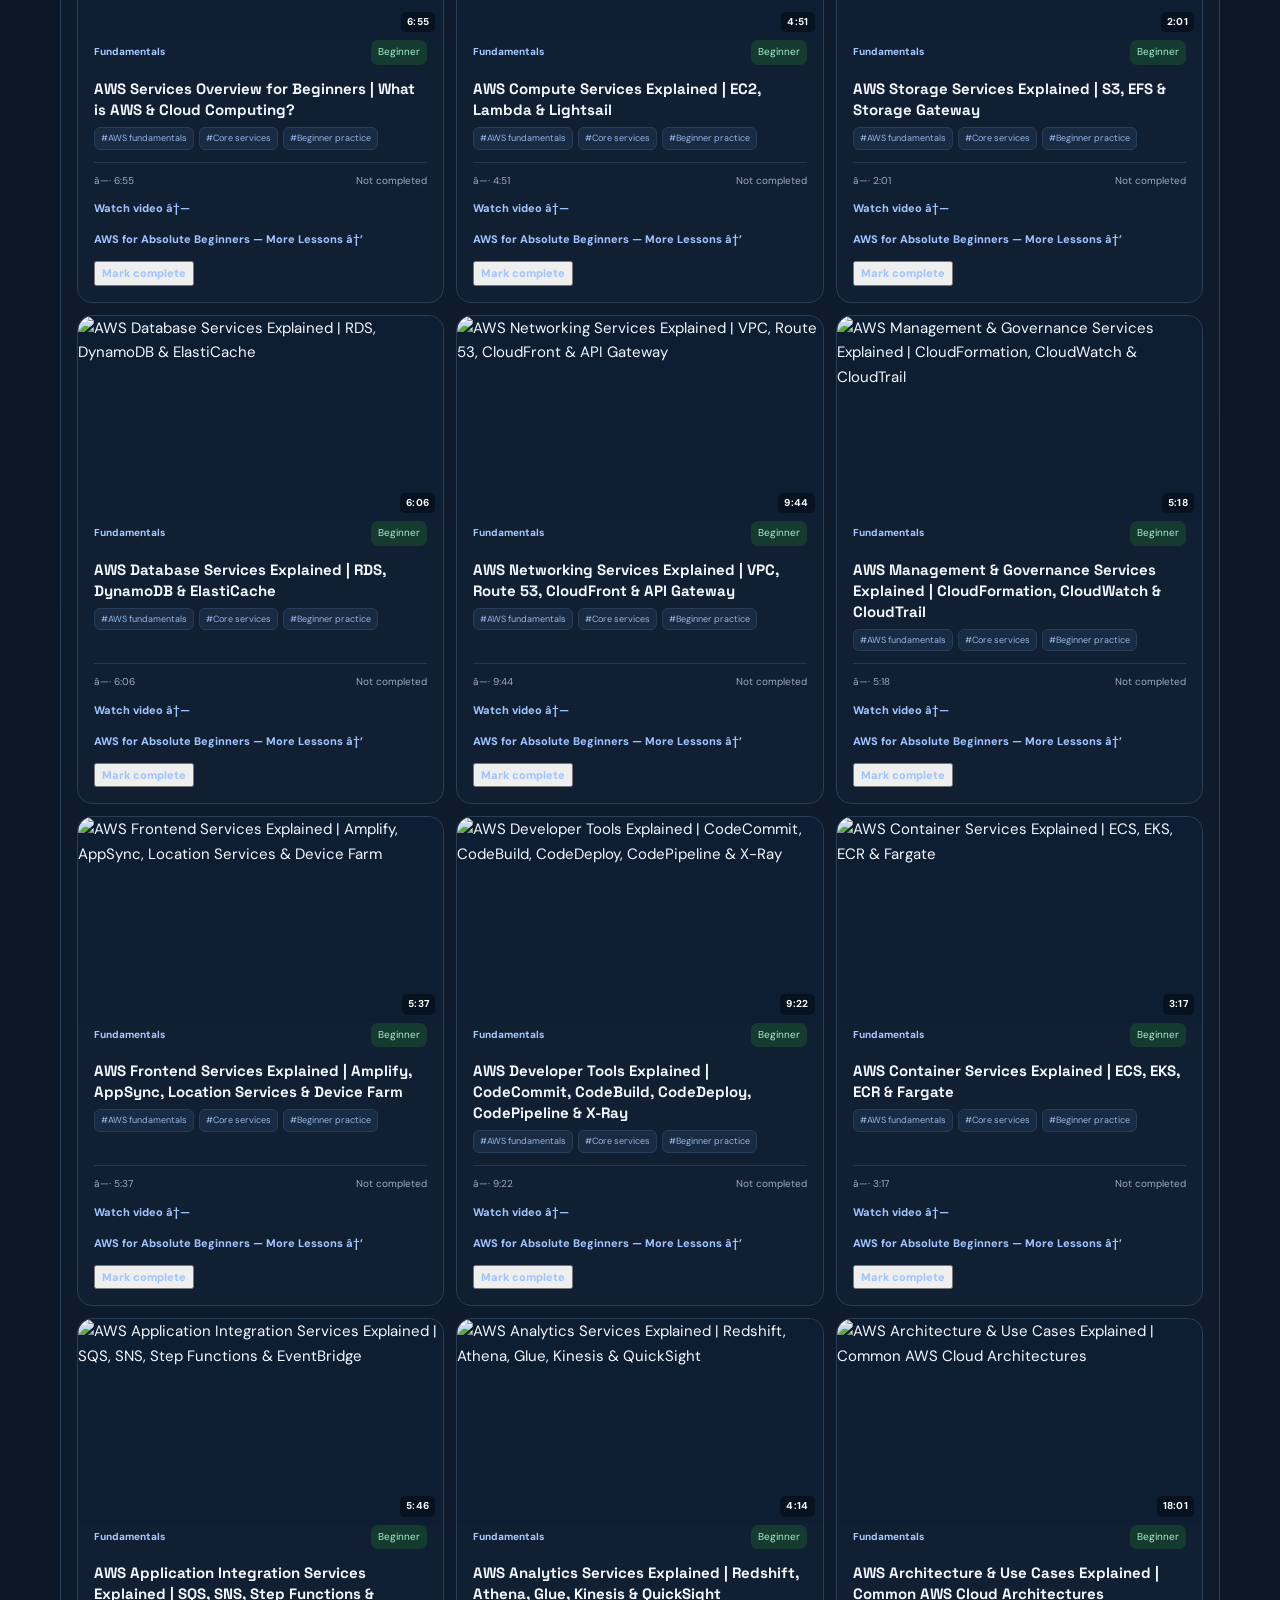
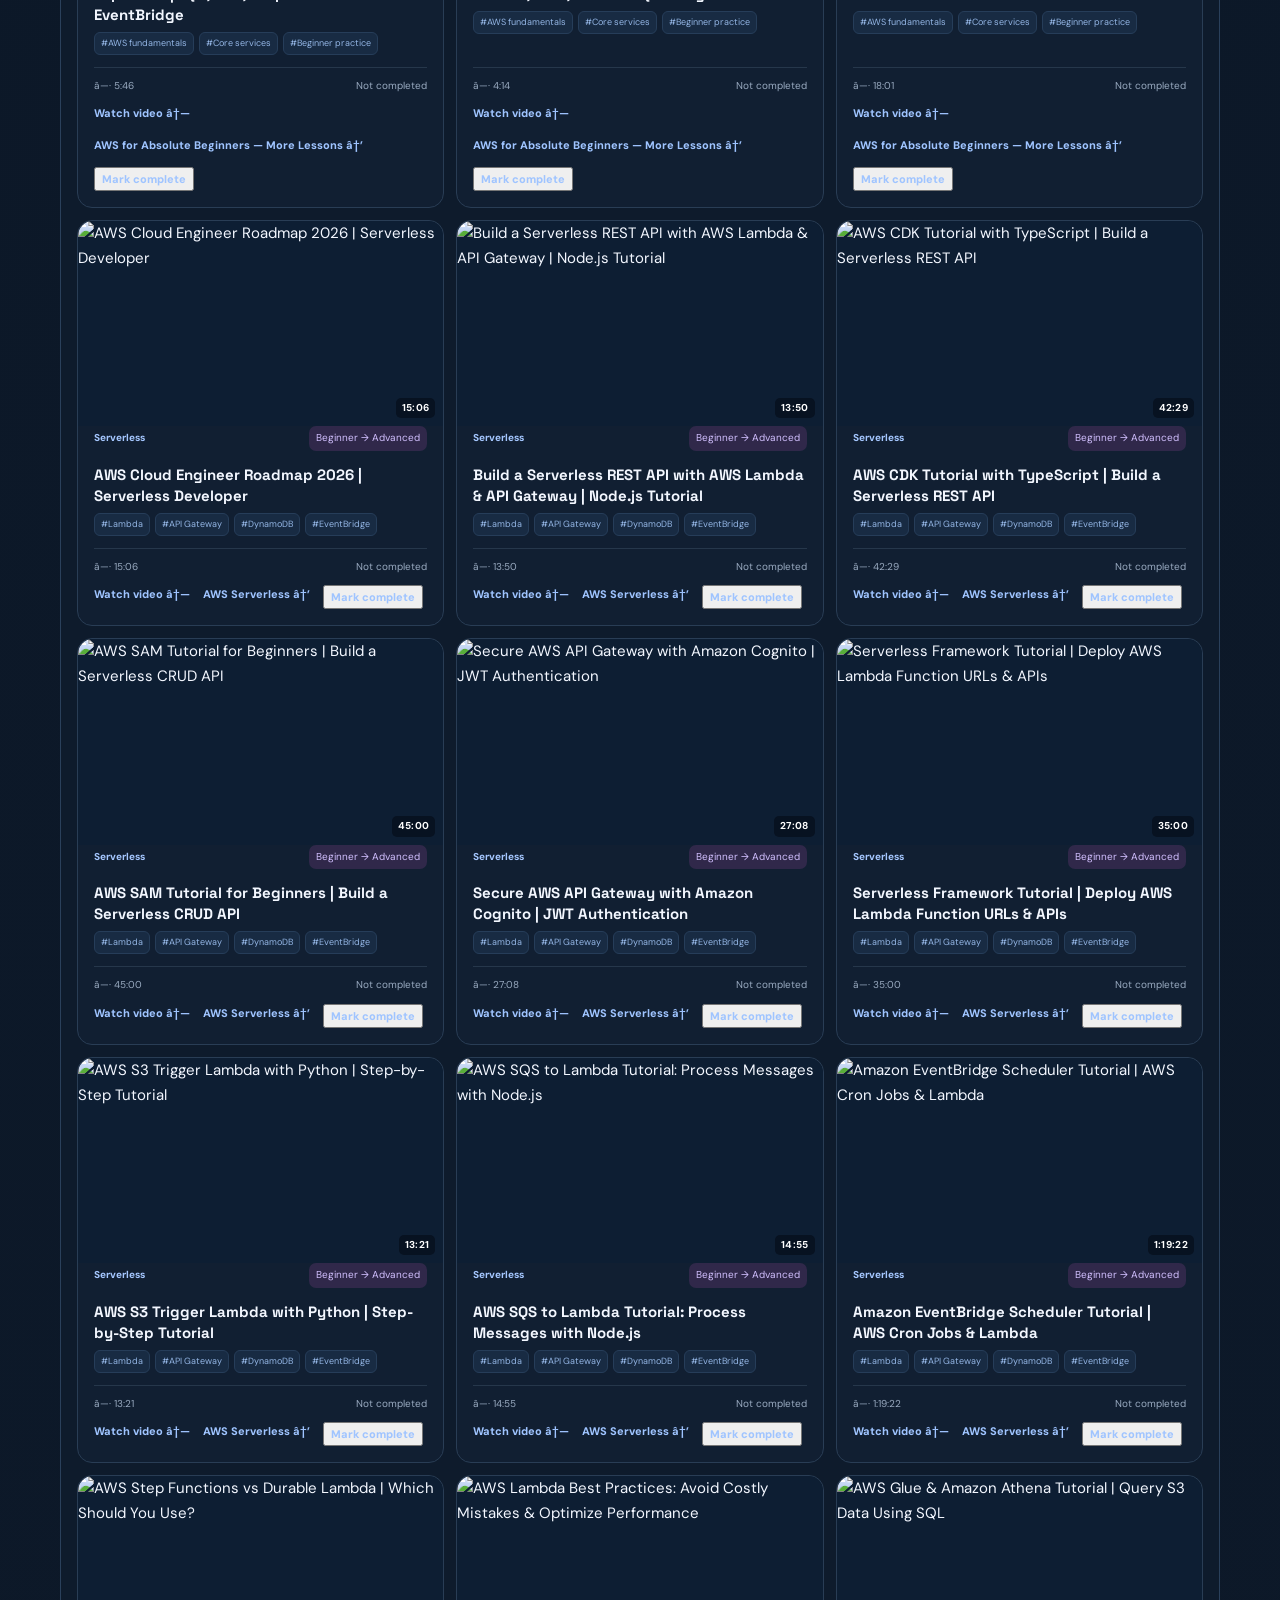
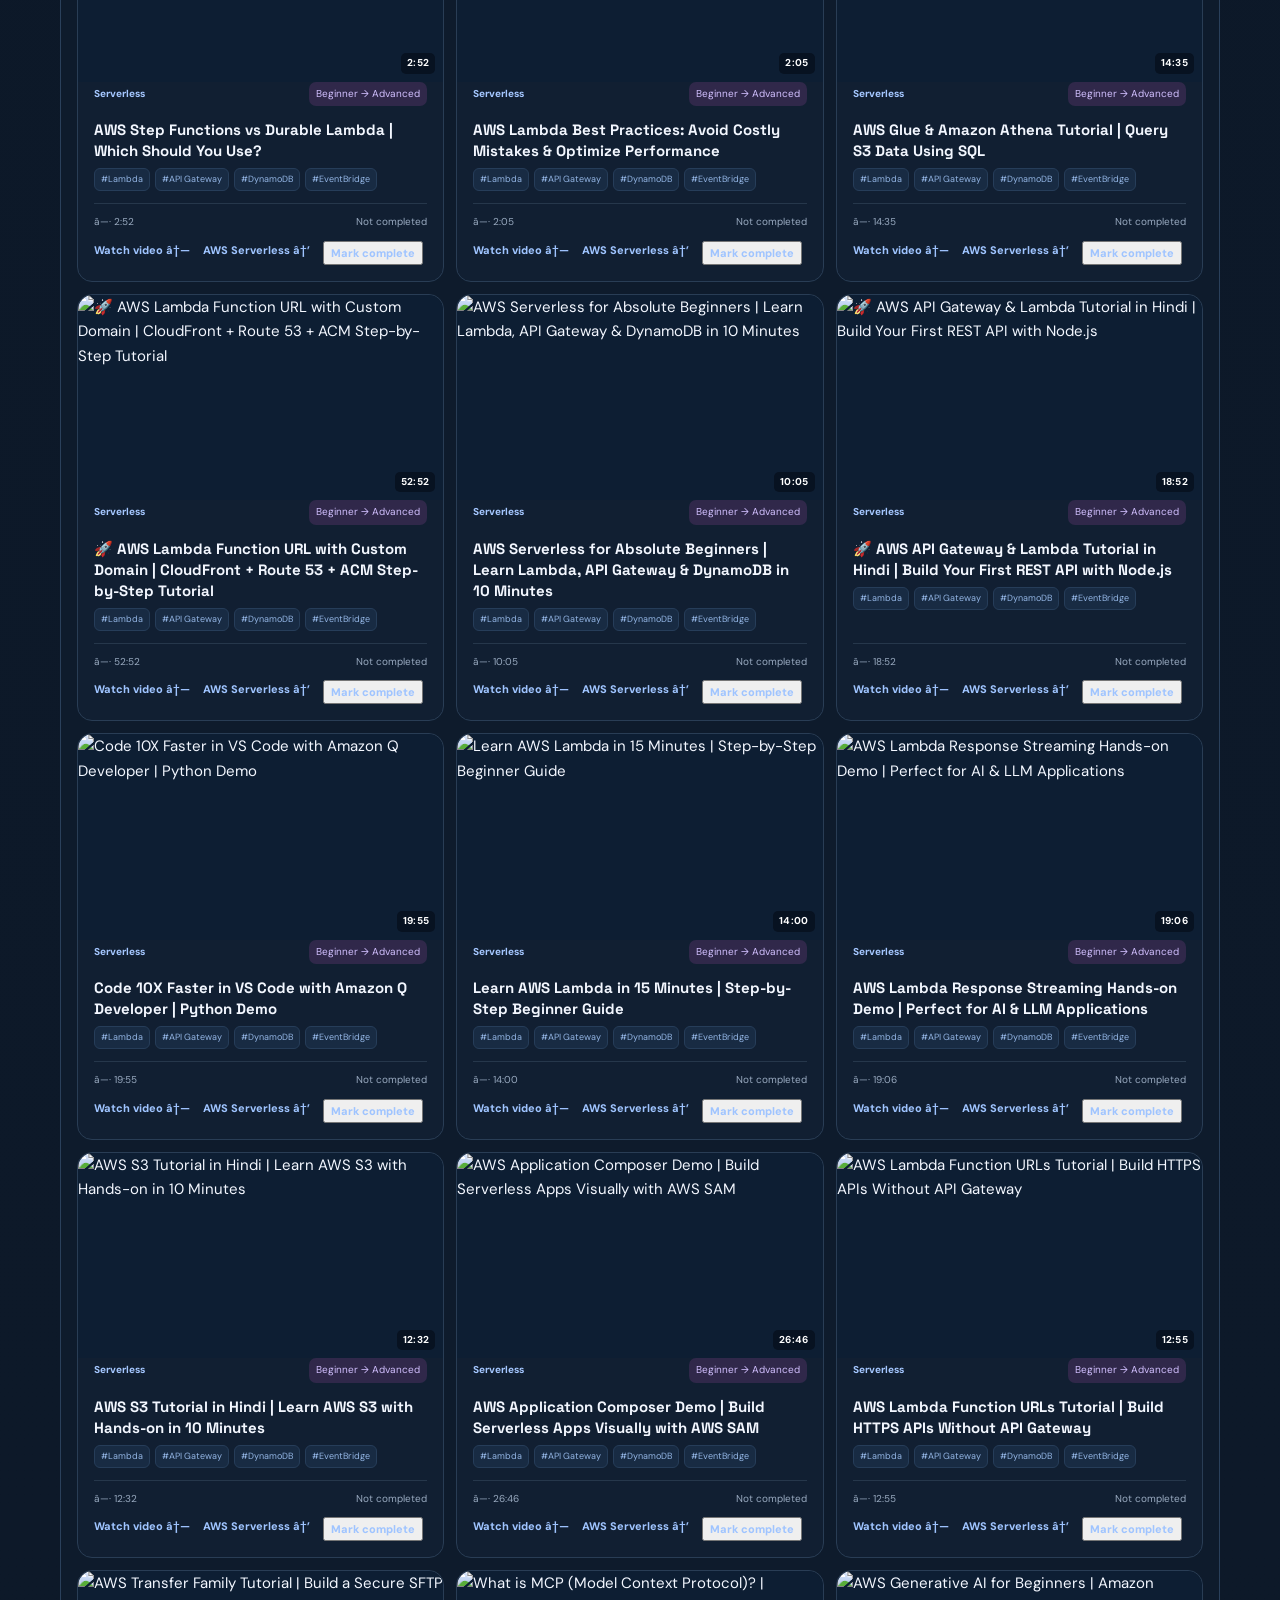
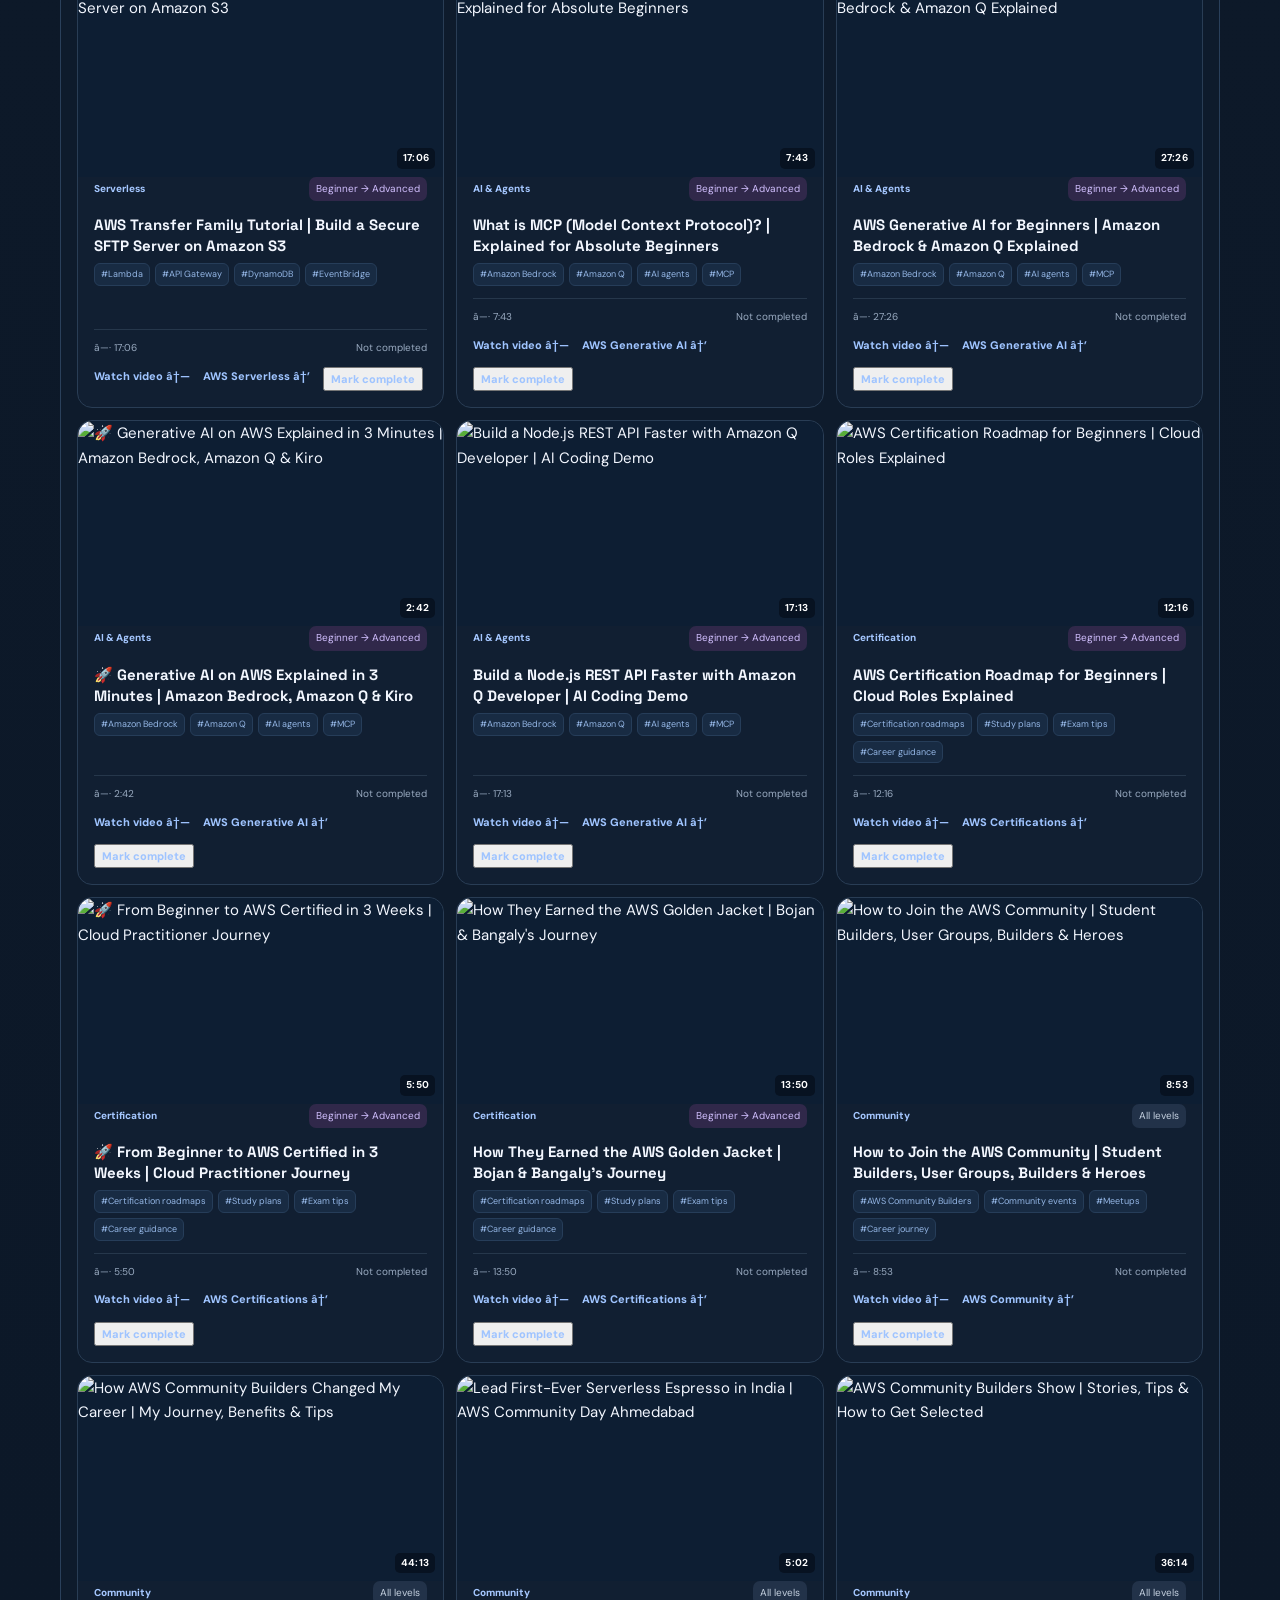
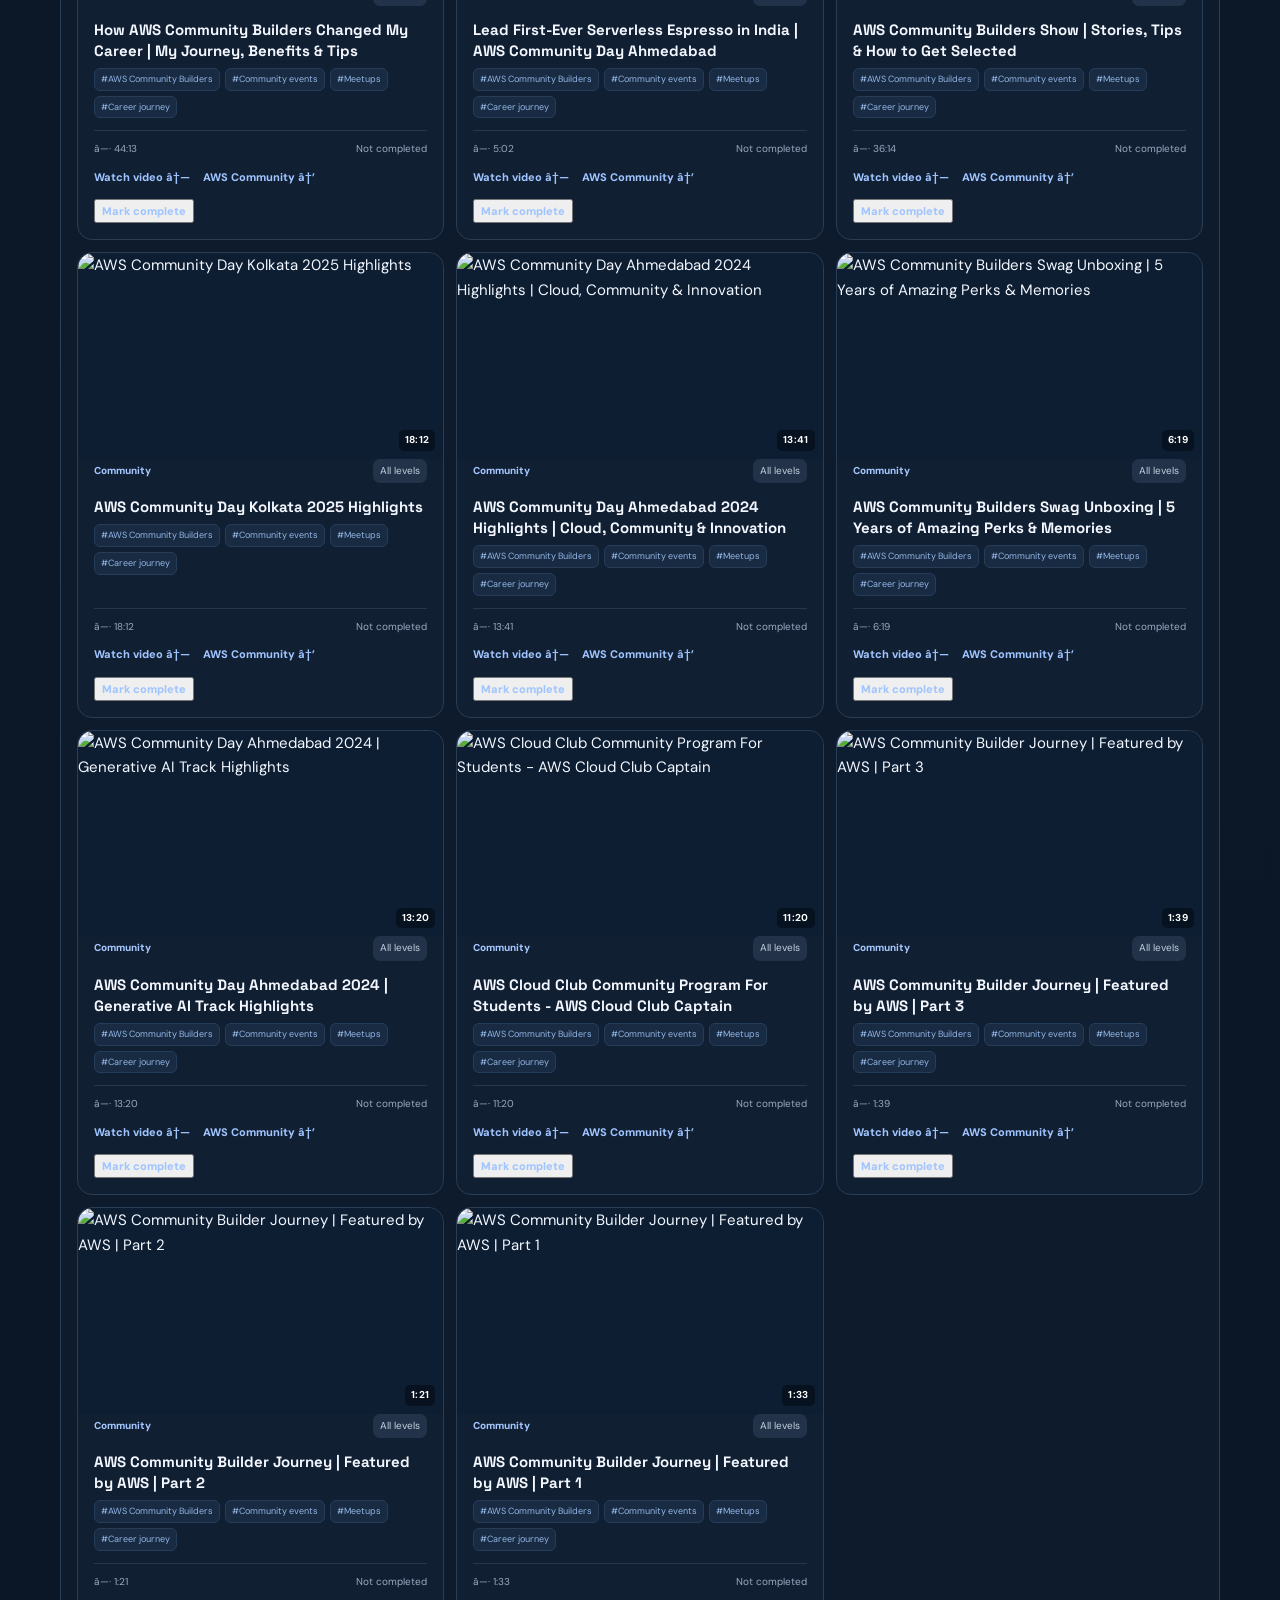
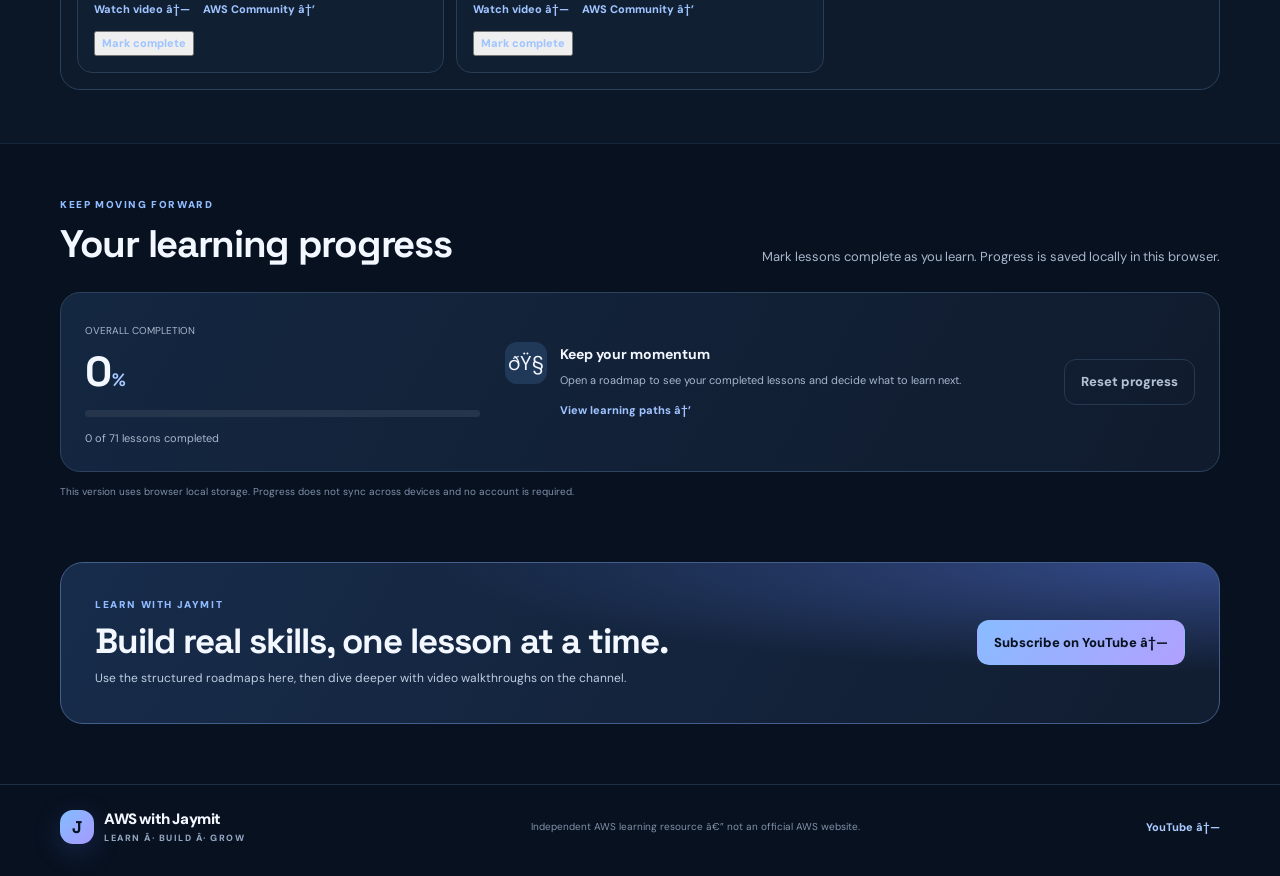
==== commit f0bd493d: "seo improvements" ====
--- a/index.html
+++ b/index.html
@@ -1,4 +1,4 @@
-<!doctype html>
+﻿<!doctype html>
 <html lang="en">
 <head>
   <meta charset="utf-8">
@@ -6,15 +6,74 @@
   <meta name="description" content="Learn AWS with Jaymit through searchable video lessons, structured learning paths, serverless tutorials, AI agents, and practical cloud topics.">
   <meta name="theme-color" content="#08111f">
   <title>AWS with Jaymit — Learn AWS. Build Real Projects.</title>
+
+  <!-- Canonical -->
+  <link rel="canonical" href="https://awswithjaymit.com/">
+
+  <!-- Open Graph -->
+  <meta property="og:type" content="website">
+  <meta property="og:site_name" content="AWS with Jaymit">
+  <meta property="og:title" content="AWS with Jaymit — Learn AWS. Build Real Projects.">
+  <meta property="og:description" content="Learn AWS with Jaymit through searchable video lessons, structured learning paths, serverless tutorials, AI agents, and practical cloud topics.">
+  <meta property="og:url" content="https://awswithjaymit.com/">
+  <meta property="og:image" content="https://awswithjaymit.com/assets/og-image.png">
+
+  <!-- Twitter Card -->
+  <meta name="twitter:card" content="summary_large_image">
+  <meta name="twitter:site" content="@awswithjaymit">
+  <meta name="twitter:title" content="AWS with Jaymit — Learn AWS. Build Real Projects.">
+  <meta name="twitter:description" content="Learn AWS with Jaymit through searchable video lessons, structured learning paths, serverless tutorials, AI agents, and practical cloud topics.">
+  <meta name="twitter:image" content="https://awswithjaymit.com/assets/og-image.png">
+
+  <!-- Favicon (add favicon-32x32.png, favicon-16x16.png, apple-touch-icon.png to repo root) -->
+  <link rel="icon" type="image/png" sizes="32x32" href="/favicon-32x32.png">
+  <link rel="icon" type="image/png" sizes="16x16" href="/favicon-16x16.png">
+  <link rel="apple-touch-icon" sizes="180x180" href="/apple-touch-icon.png">
+
+  <!-- Fonts — preconnect for faster load, replaces removed @import in styles.css -->
+  <link rel="preconnect" href="https://fonts.googleapis.com">
+  <link rel="preconnect" href="https://fonts.gstatic.com" crossorigin>
+  <link rel="stylesheet" href="https://fonts.googleapis.com/css2?family=DM+Sans:wght@400;500;600;700;800&family=Space+Grotesk:wght@400;500;600;700&display=swap">
+
+  <!-- Styles -->
   <link rel="stylesheet" href="styles.css">
+
+  <!-- Structured Data: WebSite + Person -->
+  <script type="application/ld+json">
+  {
+    "@context": "https://schema.org",
+    "@graph": [
+      {
+        "@type": "WebSite",
+        "@id": "https://awswithjaymit.com/#website",
+        "url": "https://awswithjaymit.com/",
+        "name": "AWS with Jaymit",
+        "description": "Learn AWS through structured learning paths, searchable video lessons, serverless tutorials, and AI/cloud topics.",
+        "publisher": { "@id": "https://awswithjaymit.com/#person" },
+        "potentialAction": {
+          "@type": "SearchAction",
+          "target": { "@type": "EntryPoint", "urlTemplate": "https://awswithjaymit.com/?q={search_term_string}" },
+          "query-input": "required name=search_term_string"
+        }
+      },
+      {
+        "@type": "Person",
+        "@id": "https://awswithjaymit.com/#person",
+        "name": "Jaymit",
+        "url": "https://awswithjaymit.com/",
+        "sameAs": ["https://www.youtube.com/@awswithjaymit"]
+      }
+    ]
+  }
+  </script>
 </head>
 <body>
 <header class="header">
   <div class="container nav">
-    <a class="brand" href="#home"><span class="logo">J</span><span>AWS with Jaymit<small>LEARN · BUILD · GROW</small></span></a>
-    <nav id="navLinks"><a href="#paths">Learning paths</a><a href="playlists.html">YouTube playlists</a><a href="#catalog">Video library</a><a href="#progress">My progress</a></nav>
-    <a class="btn primary nav-cta" href="https://www.youtube.com/@awswithjaymit" target="_blank" rel="noopener">▶ YouTube channel</a>
-    <button id="menuBtn" class="menu-btn" aria-label="Toggle navigation">☰</button>
+    <a class="brand" href="/"><span class="logo">J</span><span>AWS with Jaymit<small>LEARN Â· BUILD Â· GROW</small></span></a>
+    <nav id="navLinks" aria-label="Main navigation"><a href="#paths">Learning paths</a><a href="playlists.html">YouTube playlists</a><a href="#catalog">Video library</a><a href="#progress">My progress</a></nav>
+    <a class="btn primary nav-cta" href="https://www.youtube.com/@awswithjaymit" target="_blank" rel="noopener">â–¶ YouTube channel</a>
+    <button id="menuBtn" class="menu-btn" aria-label="Toggle navigation">â˜°</button>
   </div>
 </header>
 
@@ -24,15 +83,15 @@
       <div>
         <span class="eyebrow"><span class="pulse"></span> Your AWS learning journey starts here</span>
         <h1>Learn AWS.<br><span>Build what matters.</span></h1>
-        <p class="lead">Find the right lesson, follow a clear roadmap, and build practical cloud skills — from AWS fundamentals to serverless and agentic AI.</p>
-        <div class="hero-actions"><a class="btn primary" href="#paths">Explore learning paths <span>→</span></a><a class="btn secondary" href="#catalog">Search video library</a></div>
+        <p class="lead">Find the right lesson, follow a clear roadmap, and build practical cloud skills â€” from AWS fundamentals to serverless and agentic AI.</p>
+        <div class="hero-actions"><a class="btn primary" href="#paths">Explore learning paths <span>â†’</span></a><a class="btn secondary" href="#catalog">Search video library</a></div>
         <div class="proof"><span><b>Video-led</b> Learn at your pace</span><span><b>Hands-on</b> Practice real skills</span><span><b>Self-paced</b> Track your progress</span></div>
       </div>
       <div class="dashboard">
-        <div class="dash-head"><div><small>YOUR LEARNING DASHBOARD</small><h2>My AWS journey</h2></div><span class="status">● Saved in browser</span></div>
+        <div class="dash-head"><div><small>YOUR LEARNING DASHBOARD</small><h2>My AWS journey</h2></div><span class="status">â— Saved in browser</span></div>
         <div class="progress-card"><div class="between"><b>Overall progress</b><b id="heroPercent">0%</b></div><div class="bar"><span id="heroBar"></span></div><div class="between muted"><span id="heroDone">0 lessons completed</span><span id="heroTotal">0 lessons</span></div></div>
-        <div class="dash-grid"><div class="dash-tile"><span>☁️</span><b>AWS fundamentals</b><small>Start with the basics</small></div><div class="dash-tile"><span>⚡</span><b>Serverless</b><small>Build event-driven apps</small></div><div class="dash-tile"><span>🤖</span><b>AI & agents</b><small>Build with Bedrock</small></div><div class="dash-tile"><span>🏗️</span><b>Architecture</b><small>Design reliable systems</small></div></div>
-        <div class="dash-foot"><small>THE LEARNING LOOP</small><b>Learn → Practice → Build → Review</b></div>
+        <div class="dash-grid"><div class="dash-tile"><span>â˜ï¸</span><b>AWS fundamentals</b><small>Start with the basics</small></div><div class="dash-tile"><span>âš¡</span><b>Serverless</b><small>Build event-driven apps</small></div><div class="dash-tile"><span>ðŸ¤–</span><b>AI & agents</b><small>Build with Bedrock</small></div><div class="dash-tile"><span>ðŸ—ï¸</span><b>Architecture</b><small>Design reliable systems</small></div></div>
+        <div class="dash-foot"><small>THE LEARNING LOOP</small><b>Learn â†’ Practice â†’ Build â†’ Review</b></div>
       </div>
     </div>
   </section>
@@ -40,7 +99,7 @@
   <section id="paths" class="section">
     <div class="container">
       <div class="section-head"><div><span class="kicker">Choose your destination</span><h2>Learning paths that make sense</h2></div><p>Choose your goal and follow a curated sequence instead of guessing which video to watch next.</p></div>
-      <div id="roadmapGrid" class="roadmap-grid"><p class="loading">Loading learning paths…</p></div>
+      <div id="roadmapGrid" class="roadmap-grid"><p class="loading">Loading learning pathsâ€¦</p></div>
     </div>
   </section>
 
@@ -48,9 +107,9 @@
     <div class="container">
       <div class="section-head"><div><span class="kicker">Searchable knowledge hub</span><h2>Find the lesson you need</h2></div><p>Search by AWS service, skill, concept, or topic. Filter by learning area and difficulty.</p></div>
       <div class="search-panel">
-        <label class="searchbox"><span>⌕</span><input id="searchInput" type="search" placeholder="Try Lambda, Bedrock, DynamoDB, MCP, CDK…" aria-label="Search videos"><button id="clearSearch" aria-label="Clear search">×</button></label>
+        <label class="searchbox"><span>âŒ•</span><input id="searchInput" type="search" placeholder="Try Lambda, Bedrock, DynamoDB, MCP, CDKâ€¦" aria-label="Search videos"><button id="clearSearch" aria-label="Clear search">Ã—</button></label>
         <div class="filter-row"><div id="categoryFilters" class="chips"></div><select id="levelFilter" aria-label="Filter by level"><option value="">All levels</option><option>Beginner</option><option>Intermediate</option><option>Advanced</option></select></div>
-        <div class="result-line"><span id="resultCount">Loading videos…</span><span>Video catalog powered by JSON</span></div>
+        <div class="result-line"><span id="resultCount">Loading videosâ€¦</span><span>Video catalog powered by JSON</span></div>
         <div id="videoGrid" class="video-grid"></div>
         <p id="emptyState" class="empty" hidden>No videos match that search. Try another keyword or clear filters.</p>
       </div>
@@ -60,14 +119,14 @@
   <section id="progress" class="section">
     <div class="container">
       <div class="section-head"><div><span class="kicker">Keep moving forward</span><h2>Your learning progress</h2></div><p>Mark lessons complete as you learn. Progress is saved locally in this browser.</p></div>
-      <div class="progress-dashboard"><div><small class="muted">OVERALL COMPLETION</small><div class="big-percent"><span id="progressPercent">0</span><small>%</small></div><div class="bar"><span id="progressBar"></span></div><p id="progressSummary" class="muted">0 lessons completed</p></div><div class="progress-message"><span class="next-icon">🧭</span><div><b>Keep your momentum</b><p>Open a roadmap to see your completed lessons and decide what to learn next.</p><a class="text-link" href="#paths">View learning paths →</a></div></div><button id="resetProgress" class="btn quiet">Reset progress</button></div>
+      <div class="progress-dashboard"><div><small class="muted">OVERALL COMPLETION</small><div class="big-percent"><span id="progressPercent">0</span><small>%</small></div><div class="bar"><span id="progressBar"></span></div><p id="progressSummary" class="muted">0 lessons completed</p></div><div class="progress-message"><span class="next-icon">ðŸ§­</span><div><b>Keep your momentum</b><p>Open a roadmap to see your completed lessons and decide what to learn next.</p><a class="text-link" href="#paths">View learning paths â†’</a></div></div><button id="resetProgress" class="btn quiet">Reset progress</button></div>
       <p class="fine-print">This version uses browser local storage. Progress does not sync across devices and no account is required.</p>
     </div>
   </section>
 
-  <section class="section cta-section"><div class="container"><div class="cta"><div><span class="kicker">Learn with Jaymit</span><h2>Build real skills, one lesson at a time.</h2><p>Use the structured roadmaps here, then dive deeper with video walkthroughs on the channel.</p></div><a class="btn primary" href="https://www.youtube.com/@awswithjaymit?sub_confirmation=1" target="_blank" rel="noopener">Subscribe on YouTube ↗</a></div></div></section>
+  <section class="section cta-section"><div class="container"><div class="cta"><div><span class="kicker">Learn with Jaymit</span><h2>Build real skills, one lesson at a time.</h2><p>Use the structured roadmaps here, then dive deeper with video walkthroughs on the channel.</p></div><a class="btn primary" href="https://www.youtube.com/@awswithjaymit?sub_confirmation=1" target="_blank" rel="noopener">Subscribe on YouTube â†—</a></div></div></section>
 </main>
-<footer><div class="container footer-row"><a class="brand" href="#home"><span class="logo small-logo">J</span><span>AWS with Jaymit<small>LEARN · BUILD · GROW</small></span></a><span>Independent AWS learning resource — not an official AWS website.</span><a href="https://www.youtube.com/@awswithjaymit" target="_blank" rel="noopener">YouTube ↗</a></div></footer>
+<footer><div class="container footer-row"><a class="brand" href="/"><span class="logo small-logo">J</span><span>AWS with Jaymit<small>LEARN Â· BUILD Â· GROW</small></span></a><span>Independent AWS learning resource â€” not an official AWS website.</span><a href="https://www.youtube.com/@awswithjaymit" target="_blank" rel="noopener">YouTube â†—</a></div></footer>
 <script src="app.js"></script>
 </body>
 </html>
--- a/styles.css
+++ b/styles.css
@@ -1,5 +1,4 @@
-@import url('https://fonts.googleapis.com/css2?family=DM+Sans:wght@400;500;600;700;800&family=Space+Grotesk:wght@400;500;600;700&display=swap');
-:root{--bg:#08111f;--panel:#101d30;--text:#f3f7ff;--muted:#a8b7cc;--line:#263951;--blue:#8bbcff;--purple:#b7a0ff;--green:#8ce3b0;--max:1160px}*{box-sizing:border-box}html{scroll-behavior:smooth;scroll-padding-top:85px}body{margin:0;background:radial-gradient(ellipse at 82% -10%,#1b3764 0,transparent 32%),var(--bg);color:var(--text);font:15px/1.65 "DM Sans",system-ui,sans-serif}a{color:inherit;text-decoration:none}button,input,select{font:inherit}button{cursor:pointer}.container{width:min(var(--max),calc(100% - 42px));margin:auto}.header{height:74px;position:sticky;top:0;z-index:5;background:#08111fe8;backdrop-filter:blur(16px);border-bottom:1px solid var(--line)}.nav{height:100%;display:flex;align-items:center;justify-content:space-between;gap:20px}.brand{display:flex;align-items:center;gap:10px;font-weight:850;letter-spacing:-.4px;line-height:1.2}.logo{display:grid;place-items:center;width:41px;height:41px;border-radius:13px;background:linear-gradient(135deg,#82bdff,#a799ff);color:#07111f;font:700 21px "Space Grotesk";box-shadow:0 8px 28px #547fff35}.brand small{display:block;color:#93a8c3;font-size:9px;letter-spacing:1.5px;font-weight:800;margin-top:5px}.nav nav{display:flex;gap:24px;font-size:13px;color:#c4d0e1}.nav nav a:hover,footer a:hover,.text-link:hover{color:white}.btn{display:inline-flex;align-items:center;justify-content:center;gap:9px;border:1px solid var(--line);border-radius:12px;padding:11px 16px;font-size:13px;font-weight:800;transition:.18s;cursor:pointer}.btn:hover{transform:translateY(-2px);filter:brightness(1.08)}.primary{background:linear-gradient(135deg,#88bcff,#b1a0ff);border-color:transparent;color:#07111f}.secondary{background:#14243a;color:#e6effc}.quiet{background:transparent;color:#b3c1d5}.menu-btn{display:none;background:none;color:white;border:0;font-size:23px}.hero{padding:72px 0 58px}.hero-grid{display:grid;grid-template-columns:1.05fr .95fr;gap:55px;align-items:center}.eyebrow{display:inline-flex;align-items:center;gap:9px;border:1px solid #385880;background:#142a47;color:#c5ddff;padding:7px 12px;border-radius:999px;font-size:10px;font-weight:800;letter-spacing:.75px;text-transform:uppercase}.pulse{width:7px;height:7px;background:var(--green);border-radius:50%;box-shadow:0 0 0 5px #8ce3b01a}h1,h2,h3{font-family:"Space Grotesk","DM Sans",sans-serif}h1{font-size:clamp(43px,5.5vw,69px);line-height:1.04;letter-spacing:-3px;margin:22px 0}.hero h1 span{background:linear-gradient(90deg,#8dc0ff,#c2adff 75%);background-clip:text;-webkit-background-clip:text;color:transparent}.lead{font-size:17px;color:var(--muted);max-width:590px;line-height:1.8}.hero-actions{display:flex;gap:11px;flex-wrap:wrap;margin:27px 0 24px}.proof{display:flex;gap:20px;flex-wrap:wrap;color:var(--muted);font-size:11px}.proof b{display:block;color:white;font-size:13px}.dashboard{padding:22px;border:1px solid #344d6e;border-radius:24px;background:linear-gradient(145deg,#172b46,#0e1a2b);box-shadow:0 28px 90px #0005;transform:rotate(.7deg)}.dash-head,.between{display:flex;align-items:center;justify-content:space-between;gap:12px}.dash-head{margin-bottom:18px}.dash-head small,.dash-foot small{color:var(--muted);font-size:10px;letter-spacing:.8px}.dash-head h2{font-size:20px;margin:4px 0 0}.status{font-size:10px;padding:5px 8px;border:1px solid #285c4a;border-radius:99px;background:#12382f;color:#9fe9c1}.progress-card{padding:16px;background:#0b1728;border:1px solid #2b405a;border-radius:15px;margin-bottom:13px}.progress-card b{font-size:12px}.muted{color:var(--muted);font-size:10px}.bar{height:7px;background:#25364c;border-radius:99px;overflow:hidden;margin:12px 0}.bar span{display:block;width:0;height:100%;border-radius:99px;background:linear-gradient(90deg,#76b9ff,#b7a1ff);transition:width .25s}.dash-grid{display:grid;grid-template-columns:1fr 1fr;gap:11px}.dash-tile{padding:14px;background:#14243a;border:1px solid #2a3f59;border-radius:14px}.dash-tile span{font-size:22px;display:block}.dash-tile b{display:block;font-size:12px;margin:7px 0 2px}.dash-tile small{color:var(--muted);font-size:10px}.dash-foot{display:flex;align-items:center;gap:12px;padding:15px 2px 0}.dash-foot b{font-size:11px}.section{padding:53px 0}.tinted{background:linear-gradient(180deg,#0b1727,#0d1929 70%,#0b1727);border-block:1px solid #17283d}.section-head{display:flex;justify-content:space-between;align-items:end;gap:25px;margin-bottom:25px}.kicker{display:block;color:#91bcff;font-size:10px;font-weight:900;letter-spacing:1.6px;text-transform:uppercase}.section-head h2{font-size:clamp(27px,3vw,39px);letter-spacing:-1.3px;line-height:1.2;margin:8px 0 0}.section-head>p{max-width:470px;color:var(--muted);font-size:13px;margin:0}.roadmap-grid{display:grid;grid-template-columns:repeat(3,1fr);gap:15px}.path-card{display:flex;flex-direction:column;min-height:235px;padding:20px;border:1px solid #2a3e58;border-radius:18px;background:linear-gradient(145deg,#122239,#0e1929);transition:.2s}.path-card:hover,.video-card:hover{transform:translateY(-3px);border-color:#648cc2}.path-top{display:flex;align-items:center;justify-content:space-between;gap:10px}.path-icon{display:grid;place-items:center;width:44px;height:44px;border-radius:13px;background:#1e3553;font-size:22px}.chip-label{background:#1a2d46;color:#aacaff;border-radius:8px;padding:5px 8px;font-size:10px;font-weight:800}.path-card h3{font-size:18px;margin:16px 0 7px}.path-card p{color:var(--muted);font-size:12px;line-height:1.7;margin-bottom:15px}.path-meta,.path-foot{display:flex;justify-content:space-between;gap:10px;color:#aebfd4;font-size:10px}.path-meta{margin-top:auto}.mini-bar{height:4px;background:#26384e;border-radius:99px;overflow:hidden;margin:11px 0 8px}.mini-bar span{display:block;height:100%;background:linear-gradient(90deg,#76b9ff,#b7a1ff)}.path-foot b{color:#a9caff}.search-panel{border:1px solid #2a405b;border-radius:20px;background:#0e1b2c;padding:16px}.searchbox{height:54px;display:flex;align-items:center;gap:12px;padding:0 14px;border:1px solid #354d6b;border-radius:13px;background:#091626}.searchbox>span{font-size:26px;color:#91bfff}.searchbox input{min-width:0;flex:1;background:transparent;border:0;outline:0;color:white;font-size:13px}.searchbox input::placeholder{color:#7f91aa}.searchbox button{border:0;background:transparent;color:#94a7c0;font-size:23px}.filter-row{display:flex;align-items:center;justify-content:space-between;gap:14px;flex-wrap:wrap;margin:14px 0 17px}.chips{display:flex;flex-wrap:wrap;gap:7px}.filter-chip{border:1px solid #2b4058;background:#101e31;color:#aebfd4;border-radius:99px;padding:7px 11px;font-size:10px;font-weight:800}.filter-chip.active,.filter-chip:hover{background:#1c3657;border-color:#5b8dce;color:#fff}.filter-row select{border:1px solid #2b4058;background:#101e31;color:#cbd8e8;border-radius:10px;padding:8px 11px;font-size:11px}.result-line{display:flex;justify-content:space-between;gap:10px;color:#8297b2;font-size:10px;border-bottom:1px solid #22344a;padding:0 0 13px;margin-bottom:15px}.video-grid{display:grid;grid-template-columns:repeat(3,1fr);gap:12px}.video-card{display:flex;flex-direction:column;border:1px solid #293d55;background:#111f32;border-radius:15px;padding:16px;min-height:240px;transition:.18s}.video-card[hidden]{display:none}.video-top{display:flex;justify-content:space-between;align-items:center;gap:8px}.video-category{font-size:10px;color:#a5c7ff;font-weight:800}.level{font-size:10px;color:#c4d0df;background:#223249;border-radius:7px;padding:4px 7px}.level.beginner{color:#a5efc7;background:#153b31}.level.intermediate{color:#ffdc9b;background:#3a3020}.level.advanced{color:#d2c0ff;background:#30284a}.video-card h3{font-size:15px;line-height:1.4;margin:13px 0 7px}.video-card p{font-size:11px;color:var(--muted);line-height:1.7;margin-bottom:12px}.tags{display:flex;flex-wrap:wrap;gap:5px;margin-bottom:12px}.tags span{font-size:9px;color:#94b6e5;background:#182b43;border:1px solid #263d59;border-radius:6px;padding:3px 6px}.video-bottom{display:flex;justify-content:space-between;gap:8px;border-top:1px solid #26374b;padding-top:10px;margin-top:auto;color:#9aabc1;font-size:10px}.video-bottom .complete{color:var(--green)}.card-actions{display:flex;gap:13px;flex-wrap:wrap;margin-top:10px}.text-link{color:#9fc4ff;font-size:11px;font-weight:800}.empty{padding:30px;text-align:center;color:var(--muted);font-size:13px}.progress-dashboard{display:grid;grid-template-columns:.85fr 1.15fr auto;align-items:center;gap:25px;padding:24px;border:1px solid #2c425d;border-radius:20px;background:linear-gradient(120deg,#142741,#101b2d)}.big-percent{font:700 42px "Space Grotesk";margin:3px 0}.big-percent small{font-size:18px;color:#a8c8ff}.progress-dashboard p{font-size:11px;margin:0;color:var(--muted)}.progress-message{display:flex;gap:13px;align-items:flex-start}.next-icon{display:grid;place-items:center;width:42px;height:42px;border-radius:12px;background:#203958;font-size:20px;flex-shrink:0}.progress-message b{font-size:14px}.progress-message p{margin:4px 0 8px}.fine-print{font-size:10px;color:#7e91aa;margin:12px 0 0}.cta-section{padding-top:8px;padding-bottom:60px}.cta{display:flex;align-items:center;justify-content:space-between;gap:25px;padding:34px;border:1px solid #455e8c;border-radius:23px;background:radial-gradient(ellipse at 100% 0,#344b8a 0,transparent 48%),linear-gradient(120deg,#172c4b,#111d30)}.cta h2{font-size:clamp(26px,3vw,35px);letter-spacing:-1px;line-height:1.2;margin:7px 0}.cta p{color:#bfcee1;margin:0;font-size:12px;max-width:560px}footer{border-top:1px solid #1e3045;padding:25px 0 32px}.footer-row{display:flex;align-items:center;justify-content:space-between;gap:20px;flex-wrap:wrap}.footer-row>span{font-size:10px;color:#8092a9}.footer-row>a:last-child{font-size:11px;color:#aacbff;font-weight:800}.small-logo{width:34px;height:34px;font-size:17px}.loading{color:var(--muted);padding:20px}
+:root{--bg:#08111f;--panel:#101d30;--text:#f3f7ff;--muted:#a8b7cc;--line:#263951;--blue:#8bbcff;--purple:#b7a0ff;--green:#8ce3b0;--max:1160px}*{box-sizing:border-box}html{scroll-behavior:smooth;scroll-padding-top:85px}body{margin:0;background:radial-gradient(ellipse at 82% -10%,#1b3764 0,transparent 32%),var(--bg);color:var(--text);font:15px/1.65 "DM Sans",system-ui,sans-serif}a{color:inherit;text-decoration:none}button,input,select{font:inherit}button{cursor:pointer}.container{width:min(var(--max),calc(100% - 42px));margin:auto}.header{height:74px;position:sticky;top:0;z-index:5;background:#08111fe8;backdrop-filter:blur(16px);border-bottom:1px solid var(--line)}.nav{height:100%;display:flex;align-items:center;justify-content:space-between;gap:20px}.brand{display:flex;align-items:center;gap:10px;font-weight:850;letter-spacing:-.4px;line-height:1.2}.logo{display:grid;place-items:center;width:41px;height:41px;border-radius:13px;background:linear-gradient(135deg,#82bdff,#a799ff);color:#07111f;font:700 21px "Space Grotesk";box-shadow:0 8px 28px #547fff35}.brand small{display:block;color:#93a8c3;font-size:9px;letter-spacing:1.5px;font-weight:800;margin-top:5px}.nav nav{display:flex;gap:24px;font-size:13px;color:#c4d0e1}.nav nav a:hover,footer a:hover,.text-link:hover{color:white}.btn{display:inline-flex;align-items:center;justify-content:center;gap:9px;border:1px solid var(--line);border-radius:12px;padding:11px 16px;font-size:13px;font-weight:800;transition:.18s;cursor:pointer}.btn:hover{transform:translateY(-2px);filter:brightness(1.08)}.primary{background:linear-gradient(135deg,#88bcff,#b1a0ff);border-color:transparent;color:#07111f}.secondary{background:#14243a;color:#e6effc}.quiet{background:transparent;color:#b3c1d5}.menu-btn{display:none;background:none;color:white;border:0;font-size:23px}.hero{padding:72px 0 58px}.hero-grid{display:grid;grid-template-columns:1.05fr .95fr;gap:55px;align-items:center}.eyebrow{display:inline-flex;align-items:center;gap:9px;border:1px solid #385880;background:#142a47;color:#c5ddff;padding:7px 12px;border-radius:999px;font-size:10px;font-weight:800;letter-spacing:.75px;text-transform:uppercase}.pulse{width:7px;height:7px;background:var(--green);border-radius:50%;box-shadow:0 0 0 5px #8ce3b01a}h1,h2,h3{font-family:"Space Grotesk","DM Sans",sans-serif}h1{font-size:clamp(43px,5.5vw,69px);line-height:1.04;letter-spacing:-3px;margin:22px 0}.hero h1 span{background:linear-gradient(90deg,#8dc0ff,#c2adff 75%);background-clip:text;-webkit-background-clip:text;color:transparent}.lead{font-size:17px;color:var(--muted);max-width:590px;line-height:1.8}.hero-actions{display:flex;gap:11px;flex-wrap:wrap;margin:27px 0 24px}.proof{display:flex;gap:20px;flex-wrap:wrap;color:var(--muted);font-size:11px}.proof b{display:block;color:white;font-size:13px}.dashboard{padding:22px;border:1px solid #344d6e;border-radius:24px;background:linear-gradient(145deg,#172b46,#0e1a2b);box-shadow:0 28px 90px #0005;transform:rotate(.7deg)}.dash-head,.between{display:flex;align-items:center;justify-content:space-between;gap:12px}.dash-head{margin-bottom:18px}.dash-head small,.dash-foot small{color:var(--muted);font-size:10px;letter-spacing:.8px}.dash-head h2{font-size:20px;margin:4px 0 0}.status{font-size:10px;padding:5px 8px;border:1px solid #285c4a;border-radius:99px;background:#12382f;color:#9fe9c1}.progress-card{padding:16px;background:#0b1728;border:1px solid #2b405a;border-radius:15px;margin-bottom:13px}.progress-card b{font-size:12px}.muted{color:var(--muted);font-size:10px}.bar{height:7px;background:#25364c;border-radius:99px;overflow:hidden;margin:12px 0}.bar span{display:block;width:0;height:100%;border-radius:99px;background:linear-gradient(90deg,#76b9ff,#b7a1ff);transition:width .25s}.dash-grid{display:grid;grid-template-columns:1fr 1fr;gap:11px}.dash-tile{padding:14px;background:#14243a;border:1px solid #2a3f59;border-radius:14px}.dash-tile span{font-size:22px;display:block}.dash-tile b{display:block;font-size:12px;margin:7px 0 2px}.dash-tile small{color:var(--muted);font-size:10px}.dash-foot{display:flex;align-items:center;gap:12px;padding:15px 2px 0}.dash-foot b{font-size:11px}.section{padding:53px 0}.tinted{background:linear-gradient(180deg,#0b1727,#0d1929 70%,#0b1727);border-block:1px solid #17283d}.section-head{display:flex;justify-content:space-between;align-items:end;gap:25px;margin-bottom:25px}.kicker{display:block;color:#91bcff;font-size:10px;font-weight:900;letter-spacing:1.6px;text-transform:uppercase}.section-head h2{font-size:clamp(27px,3vw,39px);letter-spacing:-1.3px;line-height:1.2;margin:8px 0 0}.section-head>p{max-width:470px;color:var(--muted);font-size:13px;margin:0}.roadmap-grid{display:grid;grid-template-columns:repeat(3,1fr);gap:15px}.path-card{display:flex;flex-direction:column;min-height:235px;padding:20px;border:1px solid #2a3e58;border-radius:18px;background:linear-gradient(145deg,#122239,#0e1929);transition:.2s}.path-card:hover,.video-card:hover{transform:translateY(-3px);border-color:#648cc2}.path-top{display:flex;align-items:center;justify-content:space-between;gap:10px}.path-icon{display:grid;place-items:center;width:44px;height:44px;border-radius:13px;background:#1e3553;font-size:22px}.chip-label{background:#1a2d46;color:#aacaff;border-radius:8px;padding:5px 8px;font-size:10px;font-weight:800}.path-card h3{font-size:18px;margin:16px 0 7px}.path-card p{color:var(--muted);font-size:12px;line-height:1.7;margin-bottom:15px}.path-meta,.path-foot{display:flex;justify-content:space-between;gap:10px;color:#aebfd4;font-size:10px}.path-meta{margin-top:auto}.mini-bar{height:4px;background:#26384e;border-radius:99px;overflow:hidden;margin:11px 0 8px}.mini-bar span{display:block;height:100%;background:linear-gradient(90deg,#76b9ff,#b7a1ff)}.path-foot b{color:#a9caff}.search-panel{border:1px solid #2a405b;border-radius:20px;background:#0e1b2c;padding:16px}.searchbox{height:54px;display:flex;align-items:center;gap:12px;padding:0 14px;border:1px solid #354d6b;border-radius:13px;background:#091626}.searchbox>span{font-size:26px;color:#91bfff}.searchbox input{min-width:0;flex:1;background:transparent;border:0;outline:0;color:white;font-size:13px}.searchbox input::placeholder{color:#7f91aa}.searchbox button{border:0;background:transparent;color:#94a7c0;font-size:23px}.filter-row{display:flex;align-items:center;justify-content:space-between;gap:14px;flex-wrap:wrap;margin:14px 0 17px}.chips{display:flex;flex-wrap:wrap;gap:7px}.filter-chip{border:1px solid #2b4058;background:#101e31;color:#aebfd4;border-radius:99px;padding:7px 11px;font-size:10px;font-weight:800}.filter-chip.active,.filter-chip:hover{background:#1c3657;border-color:#5b8dce;color:#fff}.filter-row select{border:1px solid #2b4058;background:#101e31;color:#cbd8e8;border-radius:10px;padding:8px 11px;font-size:11px}.result-line{display:flex;justify-content:space-between;gap:10px;color:#8297b2;font-size:10px;border-bottom:1px solid #22344a;padding:0 0 13px;margin-bottom:15px}.video-grid{display:grid;grid-template-columns:repeat(3,1fr);gap:12px}.video-card{display:flex;flex-direction:column;border:1px solid #293d55;background:#111f32;border-radius:15px;padding:16px;min-height:240px;transition:.18s}.video-card[hidden]{display:none}.video-top{display:flex;justify-content:space-between;align-items:center;gap:8px}.video-category{font-size:10px;color:#a5c7ff;font-weight:800}.level{font-size:10px;color:#c4d0df;background:#223249;border-radius:7px;padding:4px 7px}.level.beginner{color:#a5efc7;background:#153b31}.level.intermediate{color:#ffdc9b;background:#3a3020}.level.advanced{color:#d2c0ff;background:#30284a}.video-thumb{display:block;position:relative;width:calc(100% + 32px);margin:-16px -16px 0;border-radius:15px 15px 0 0;overflow:hidden;aspect-ratio:16/9;background:#0d1e33}.video-thumb img{width:100%;height:100%;display:block;object-fit:cover;transition:transform .22s}.video-thumb:hover img{transform:scale(1.04)}.thumb-duration{position:absolute;right:8px;bottom:8px;background:#07111fe8;color:#fff;border-radius:5px;padding:2px 6px;font-size:10px;font-weight:700;letter-spacing:.3px}.video-card h3{font-size:15px;line-height:1.4;margin:13px 0 7px}.tags{display:flex;flex-wrap:wrap;gap:5px;margin-bottom:12px}.tags span{font-size:9px;color:#94b6e5;background:#182b43;border:1px solid #263d59;border-radius:6px;padding:3px 6px}.video-bottom{display:flex;justify-content:space-between;gap:8px;border-top:1px solid #26374b;padding-top:10px;margin-top:auto;color:#9aabc1;font-size:10px}.video-bottom .complete{color:var(--green)}.card-actions{display:flex;gap:13px;flex-wrap:wrap;margin-top:10px}.text-link{color:#9fc4ff;font-size:11px;font-weight:800}.empty{padding:30px;text-align:center;color:var(--muted);font-size:13px}.progress-dashboard{display:grid;grid-template-columns:.85fr 1.15fr auto;align-items:center;gap:25px;padding:24px;border:1px solid #2c425d;border-radius:20px;background:linear-gradient(120deg,#142741,#101b2d)}.big-percent{font:700 42px "Space Grotesk";margin:3px 0}.big-percent small{font-size:18px;color:#a8c8ff}.progress-dashboard p{font-size:11px;margin:0;color:var(--muted)}.progress-message{display:flex;gap:13px;align-items:flex-start}.next-icon{display:grid;place-items:center;width:42px;height:42px;border-radius:12px;background:#203958;font-size:20px;flex-shrink:0}.progress-message b{font-size:14px}.progress-message p{margin:4px 0 8px}.fine-print{font-size:10px;color:#7e91aa;margin:12px 0 0}.cta-section{padding-top:8px;padding-bottom:60px}.cta{display:flex;align-items:center;justify-content:space-between;gap:25px;padding:34px;border:1px solid #455e8c;border-radius:23px;background:radial-gradient(ellipse at 100% 0,#344b8a 0,transparent 48%),linear-gradient(120deg,#172c4b,#111d30)}.cta h2{font-size:clamp(26px,3vw,35px);letter-spacing:-1px;line-height:1.2;margin:7px 0}.cta p{color:#bfcee1;margin:0;font-size:12px;max-width:560px}footer{border-top:1px solid #1e3045;padding:25px 0 32px}.footer-row{display:flex;align-items:center;justify-content:space-between;gap:20px;flex-wrap:wrap}.footer-row>span{font-size:10px;color:#8092a9}.footer-row>a:last-child{font-size:11px;color:#aacbff;font-weight:800}.small-logo{width:34px;height:34px;font-size:17px}.loading{color:var(--muted);padding:20px}
 @media(max-width:900px){.hero-grid{grid-template-columns:1fr;gap:35px}.dashboard{max-width:650px;transform:none}.roadmap-grid,.video-grid{grid-template-columns:repeat(2,1fr)}.progress-dashboard{grid-template-columns:1fr 1.2fr}.progress-dashboard .quiet{grid-column:1/-1;justify-self:start}.nav nav{gap:14px}}
 @media(max-width:620px){.container{width:calc(100% - 28px)}.header{height:65px}.nav nav{display:none;position:absolute;top:65px;left:0;right:0;padding:18px;background:#0b1728;border-bottom:1px solid var(--line);flex-direction:column;align-items:stretch}.nav nav.open{display:flex}.nav-cta{display:none}.menu-btn{display:block}.brand{font-size:13px}.logo{width:35px;height:35px}.brand small{font-size:8px}.hero{padding:42px 0 34px}.hero h1{font-size:44px;letter-spacing:-2px}.lead{font-size:15px}.proof{gap:12px}.dashboard{padding:16px}.section{padding:42px 0}.section-head{display:block}.section-head>p{margin-top:10px}.roadmap-grid,.video-grid{grid-template-columns:1fr}.path-card{min-height:205px}.result-line span:last-child{display:none}.progress-dashboard{grid-template-columns:1fr;padding:19px}.progress-dashboard .quiet{grid-column:auto}.cta{display:block;padding:24px}.cta .btn{margin-top:19px}.footer-row{align-items:flex-start;flex-direction:column}.filter-row{align-items:flex-start}}
 
@@ -53,35 +52,4 @@
 .topic-list span{display:grid;place-items:center;width:26px;height:26px;flex-shrink:0;background:#203958;color:#a9caff;border-radius:7px;font-size:9px;font-weight:800}
 .sidebar-card ol{padding-left:20px;margin:0;color:#bac9dc;font-size:12px}
 .sidebar-card ol li{padding:4px 0 7px}
-@media(max-width:900px){.playlist-directory{grid-template-columns:repeat(2,1fr)}.playlist-detail-grid{grid-template-columns:1fr}.playlist-sidebar{display:grid;grid-template-columns:1fr 1fr}.playlist-sidebar>.full-btn,.playlist-sidebar>.fine-print{grid-column:1/-1}}
-@media(max-width:620px){.playlist-directory{grid-template-columns:1fr}.playlist-page-hero{padding-top:25px}.playlist-tools{align-items:stretch;flex-direction:column}.playlist-detail-heading{grid-template-columns:1fr}.sequence-card{display:none}.playlist-header-actions .btn{width:100%}.player-heading{align-items:flex-start;flex-direction:column}.playlist-player,.playlist-player iframe{min-height:220px}.playlist-sidebar{display:flex}.official-note{padding:18px}}
-
-/* Native per-playlist video catalog */
-.native-player-layout{display:grid;grid-template-columns:minmax(0,1fr) 290px;gap:25px;align-items:start}
-.player-controls{display:flex;align-items:center;justify-content:space-between;gap:10px;margin-top:12px;flex-wrap:wrap}
-.native-video-section{margin-top:55px;padding-top:35px;border-top:1px solid var(--line)}
-.native-video-heading{display:flex;align-items:end;justify-content:space-between;gap:20px;margin-bottom:20px}
-.native-video-heading h2{font-size:clamp(27px,3vw,38px);letter-spacing:-1px;margin:7px 0}
-.small-lead{font-size:13px;margin:0}
-.native-video-tools{display:flex;gap:12px;align-items:center;margin:16px 0}
-.native-video-tools .searchbox{flex:1;min-width:0}
-.sort-control{display:flex;align-items:center;gap:8px;color:var(--muted);font-size:11px}
-.sort-control select{background:#101e31;color:#d9e6f8;border:1px solid #2b4058;border-radius:10px;padding:10px;max-width:200px}
-.native-video-list{display:grid;gap:12px}
-.native-video-card{display:grid;grid-template-columns:220px minmax(0,1fr);gap:17px;padding:12px;border:1px solid #293d55;background:#111f32;border-radius:15px;transition:.18s}
-.native-video-card.active{border-color:#83baff;box-shadow:0 0 0 1px #83baff22}
-.native-thumb{position:relative;display:block;width:100%;aspect-ratio:16/9;padding:0;border:0;border-radius:9px;overflow:hidden;background:#1b2c43;color:#dce9ff}
-.native-thumb img{width:100%;height:100%;display:block;object-fit:cover}
-.thumb-placeholder{display:grid;place-items:center;width:100%;height:100%;font-weight:900;letter-spacing:2px;background:linear-gradient(135deg,#17365b,#33295a)}
-.play-overlay{position:absolute;left:50%;top:50%;transform:translate(-50%,-50%);display:grid;place-items:center;width:42px;height:42px;border-radius:50%;background:#07111fdd;color:white;padding-left:3px}
-.duration-badge{position:absolute;right:7px;bottom:7px;background:#07111fe8;color:white;border-radius:4px;padding:2px 5px;font-size:10px}
-.native-video-info{min-width:0;display:flex;flex-direction:column;align-items:flex-start}
-.native-video-title{padding:0;border:0;background:none;text-align:left;color:#f4f7ff;font-weight:800;font-family:"Space Grotesk",sans-serif;font-size:17px;line-height:1.4}
-.native-video-title:hover{color:#9dc5ff}
-.native-video-info p{font-size:12px;color:var(--muted);line-height:1.65;margin:7px 0 10px}
-.native-video-meta{display:flex;gap:12px;flex-wrap:wrap;color:#94a8c2;font-size:10px;margin-top:auto}
-.native-video-actions{display:flex;gap:16px;flex-wrap:wrap;margin-top:10px}
-.json-empty,.player-unavailable{padding:28px;border:1px dashed #354c69;background:#0e1b2c;border-radius:16px;color:var(--muted)}
-.json-empty h3{color:#f3f7ff;margin:8px 0;font-size:19px}.json-empty p,.player-unavailable p{font-size:12px;line-height:1.8}.empty-icon{font-size:30px;color:#a5c7ff}
-@media(max-width:900px){.native-player-layout{grid-template-columns:1fr}.native-video-card{grid-template-columns:190px minmax(0,1fr)}}
-@media(max-width:620px){.native-video-heading{align-items:flex-start;flex-direction:column}.native-video-tools{align-items:stretch;flex-direction:column}.sort-control{justify-content:space-between}.sort-control select{flex:1;max-width:none}.native-video-card{grid-template-columns:1fr}.native-thumb{max-width:none}.native-video-title{font-size:16px}.player-controls .btn{padding:9px 11px}.native-video-section{margin-top:35px;padding-top:25px}}
+@media(max-width:900px){.playlist-directory{grid-template-columns:repeat(2,1fr)}.playlist-detail-grid{grid-template-columns:1fr}.playlist-sidebar{display:grid;grid-template-columns:1fr 1
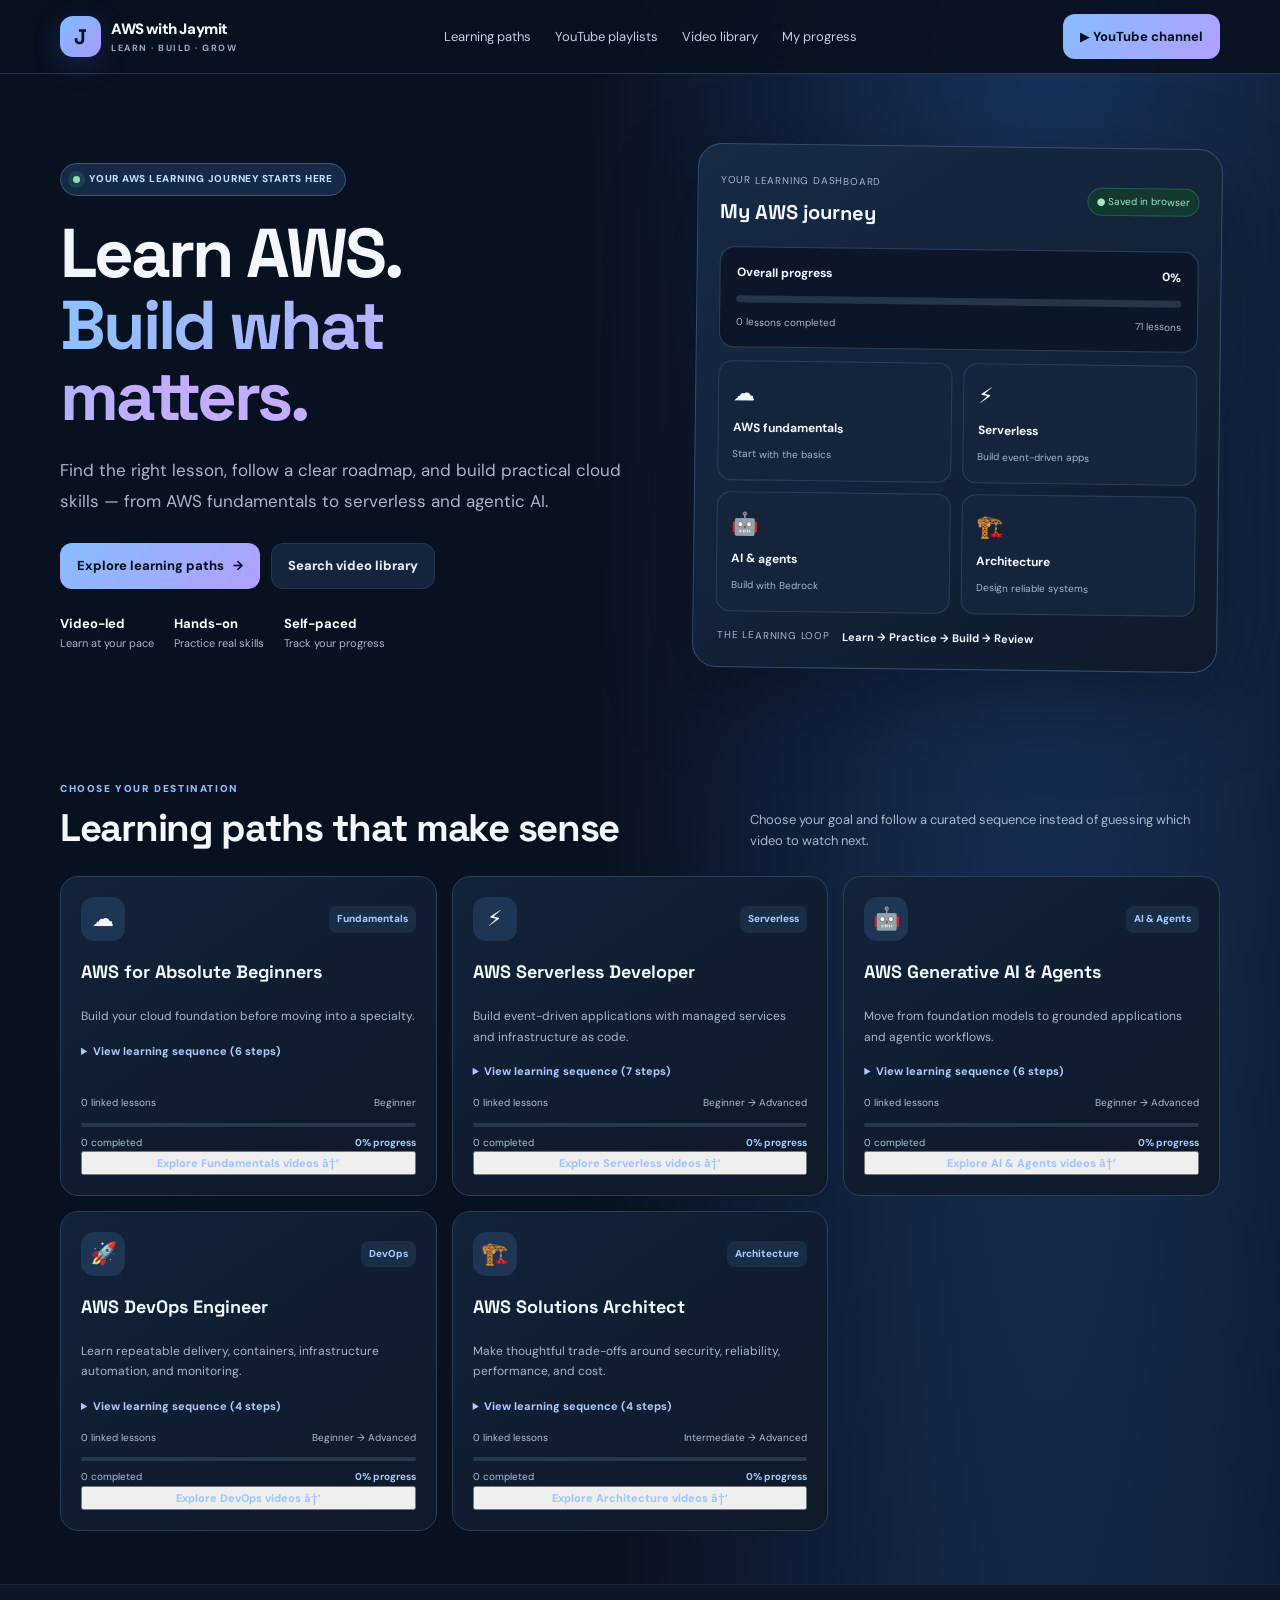
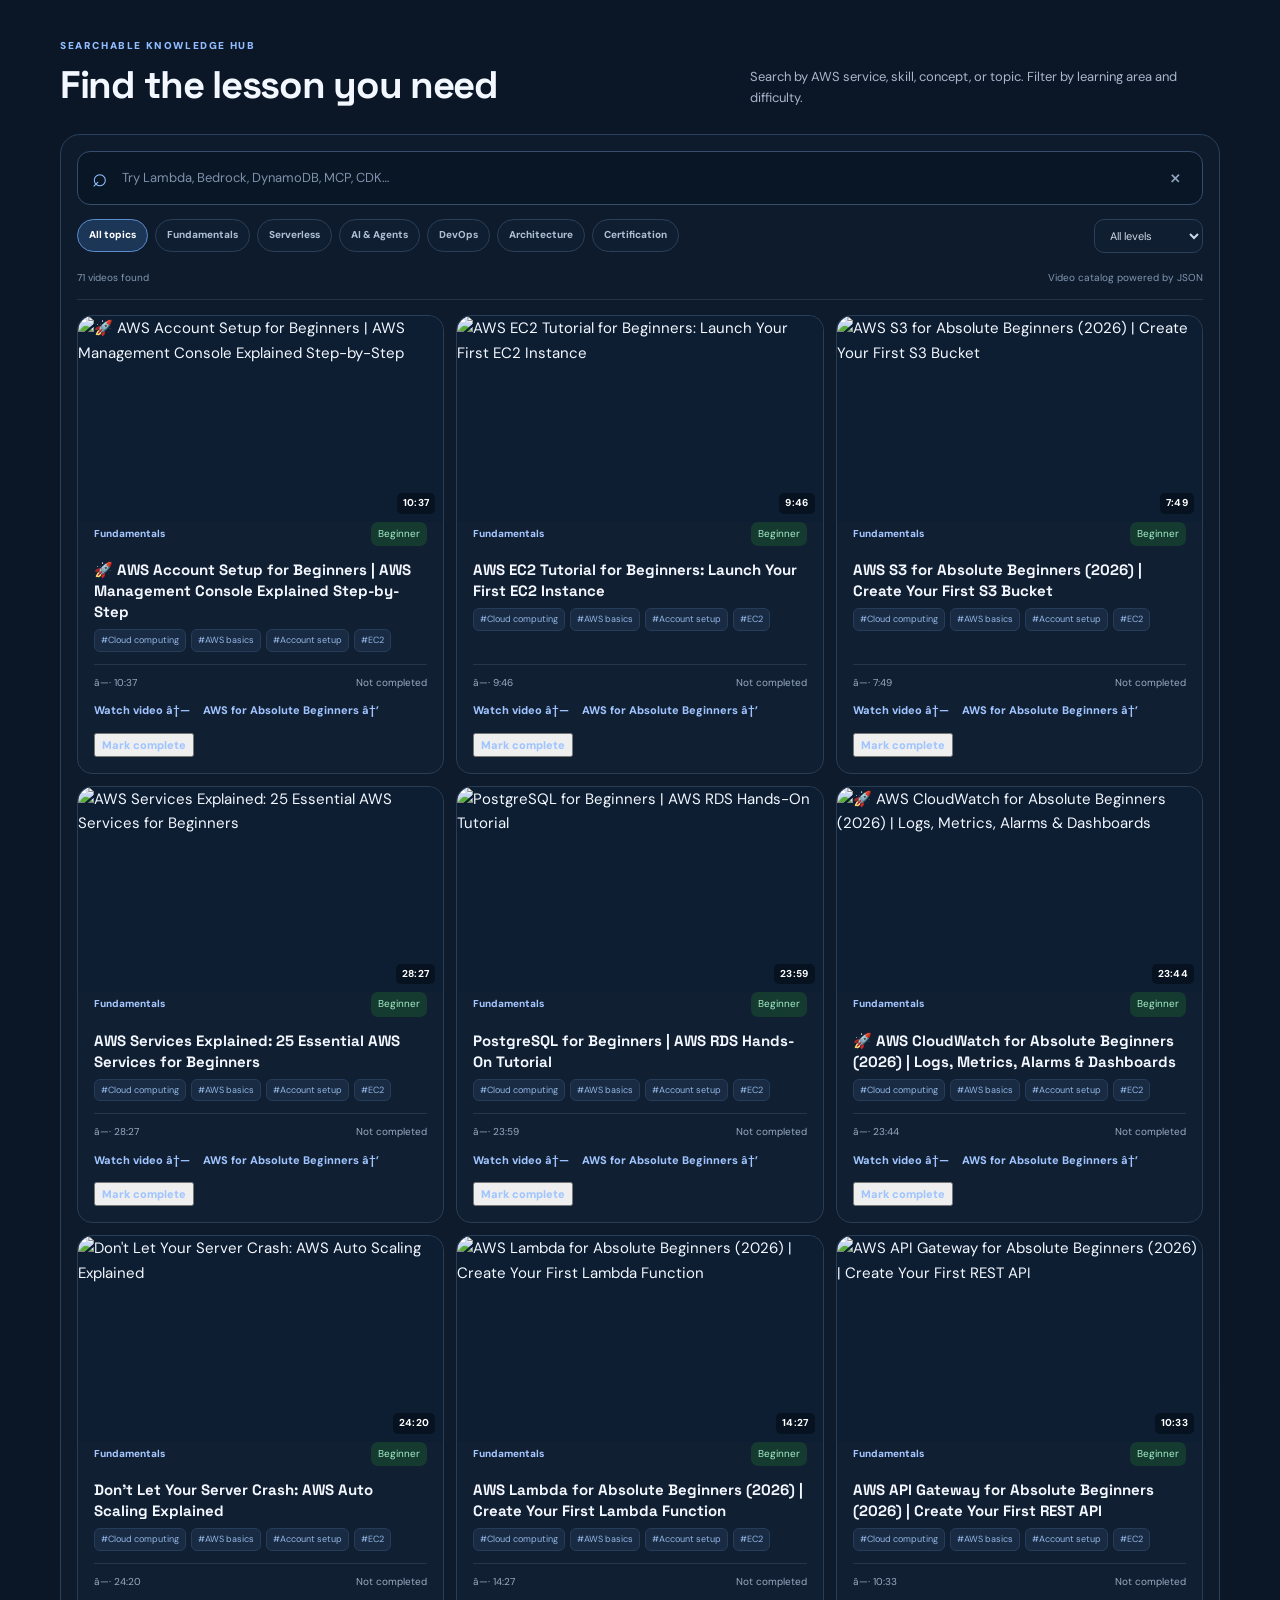
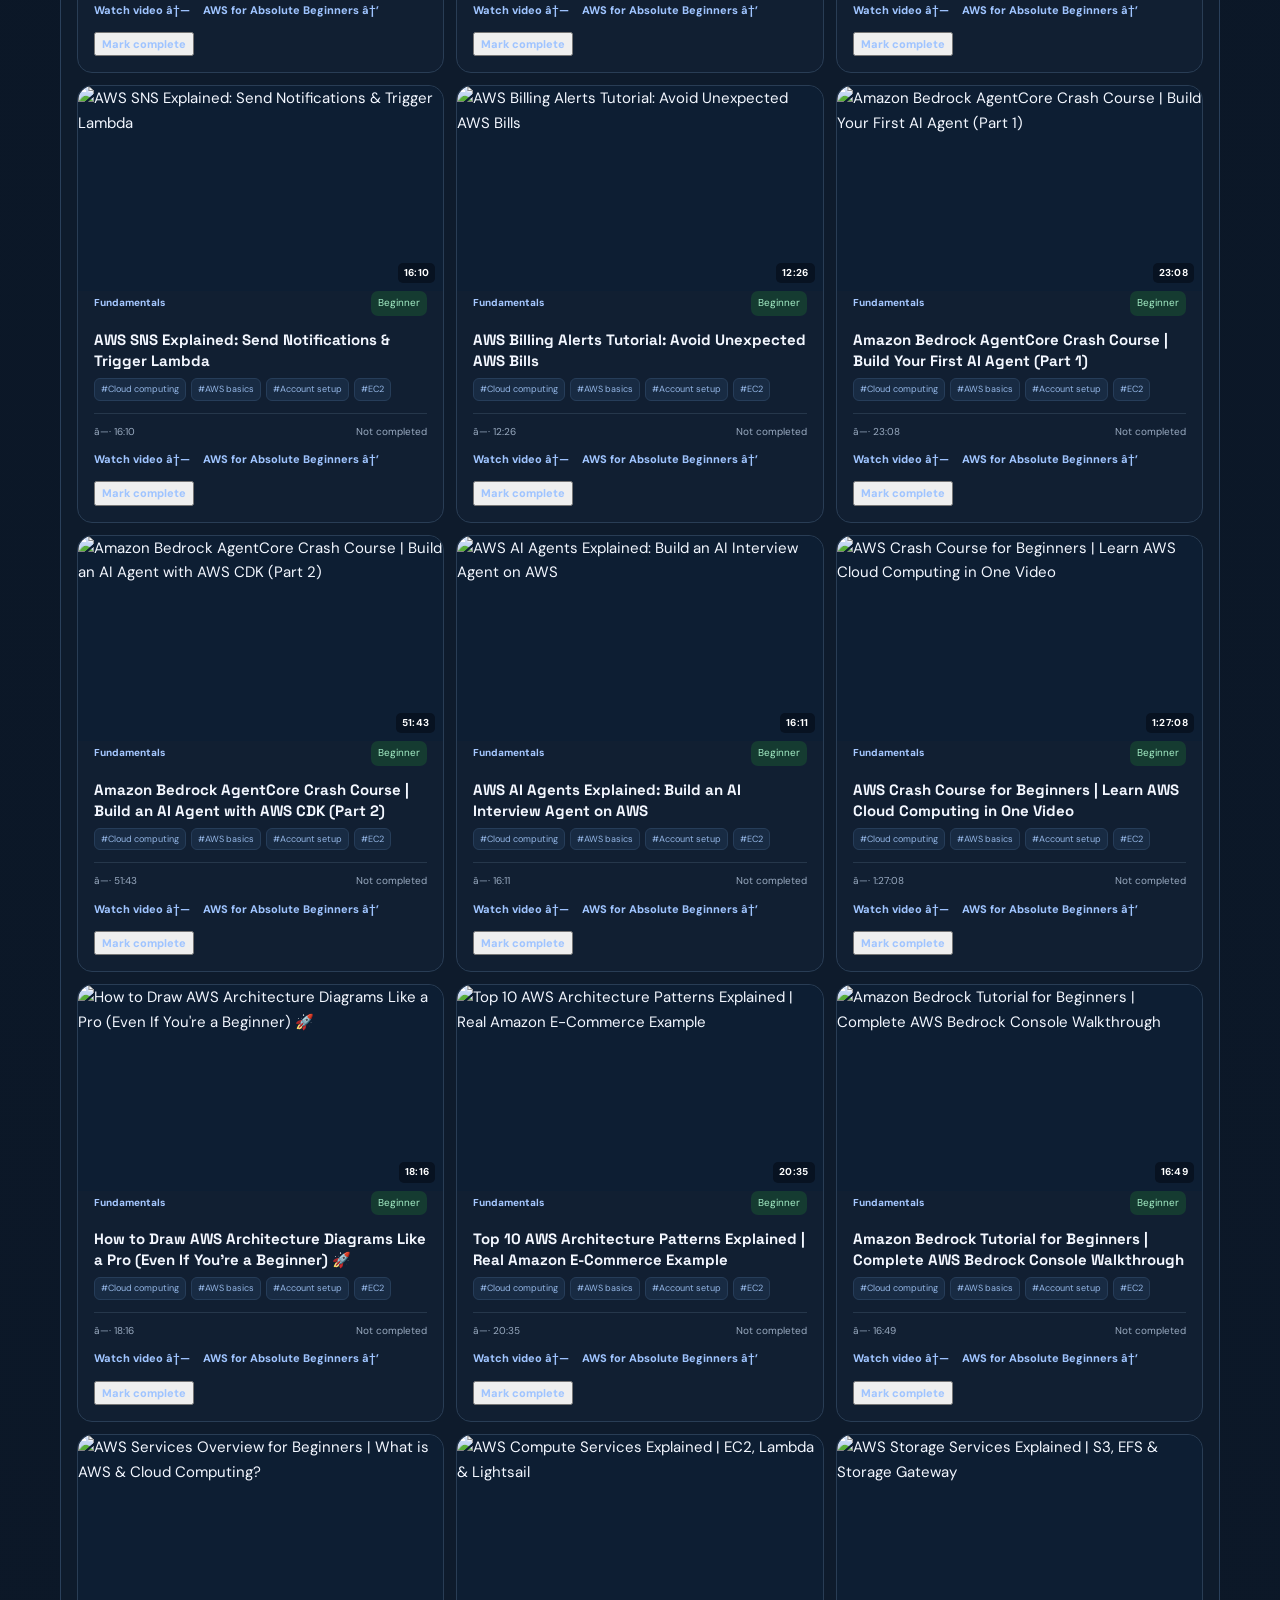
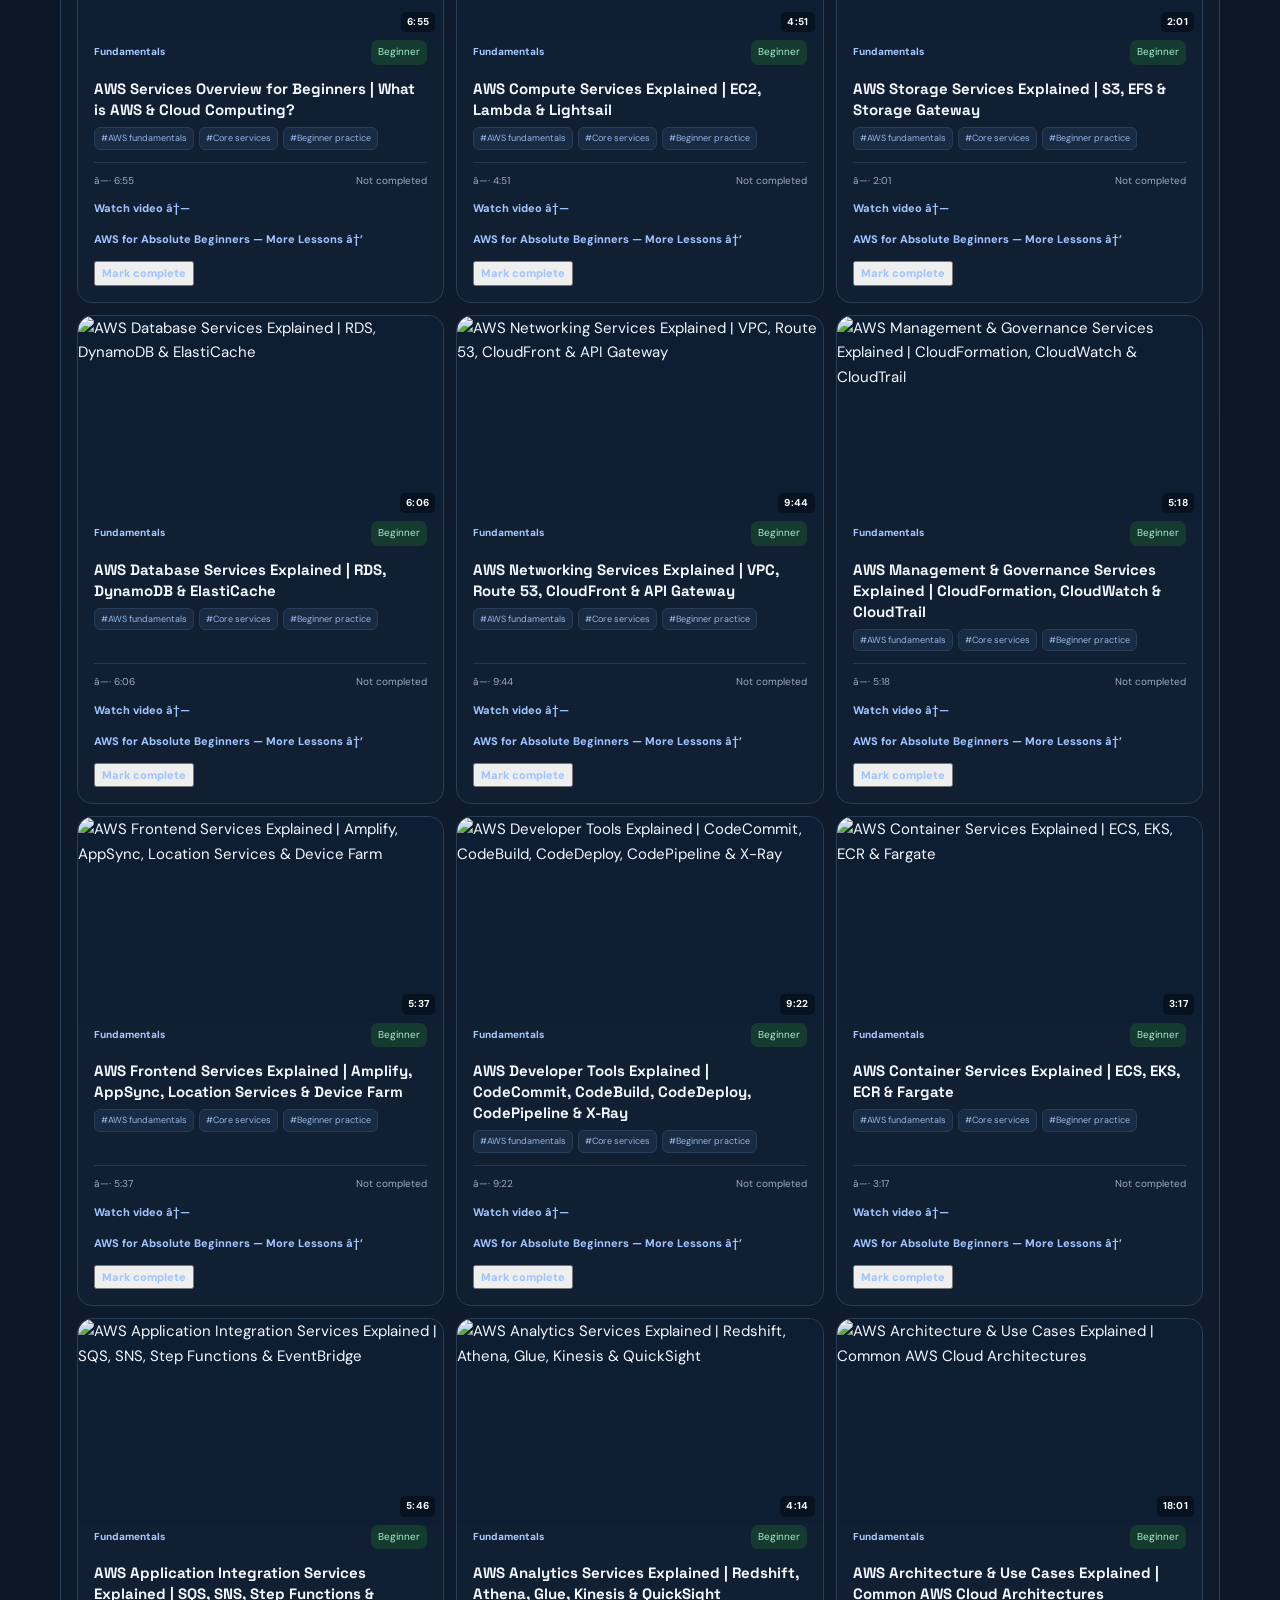
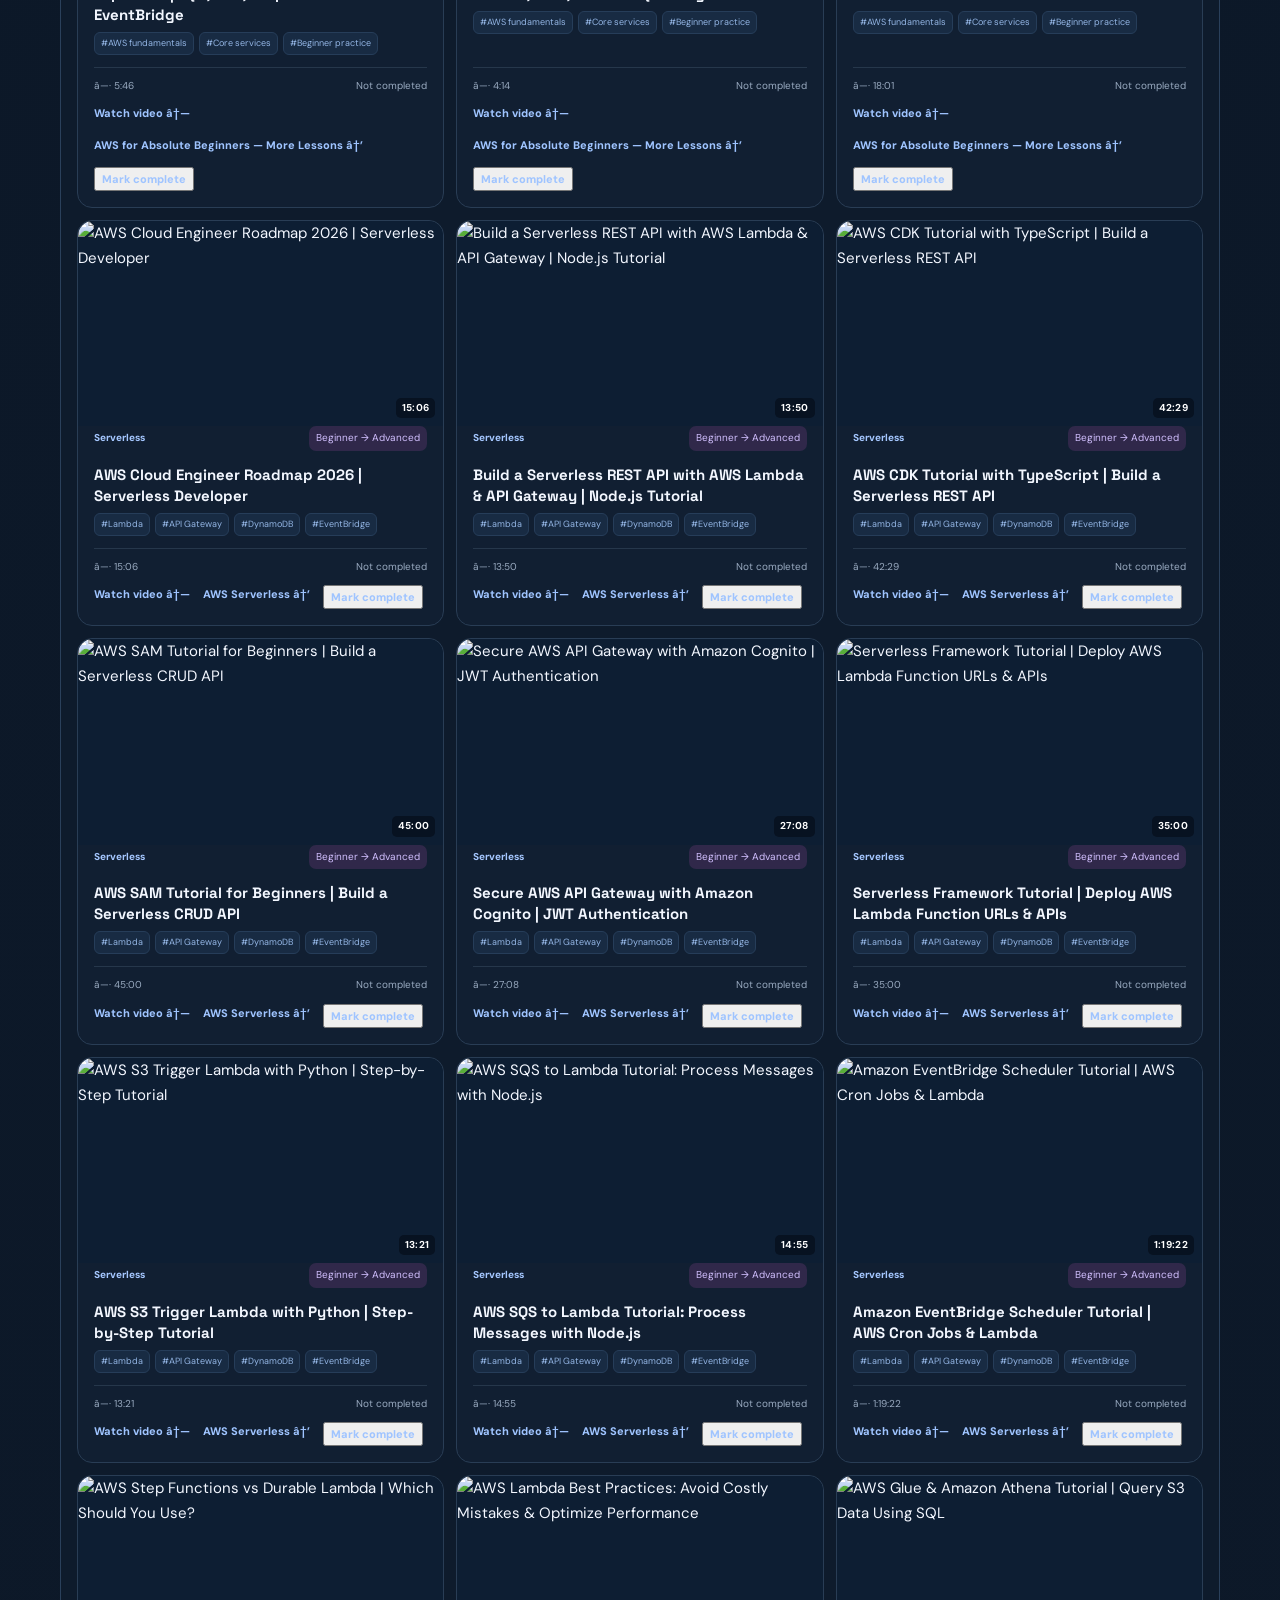
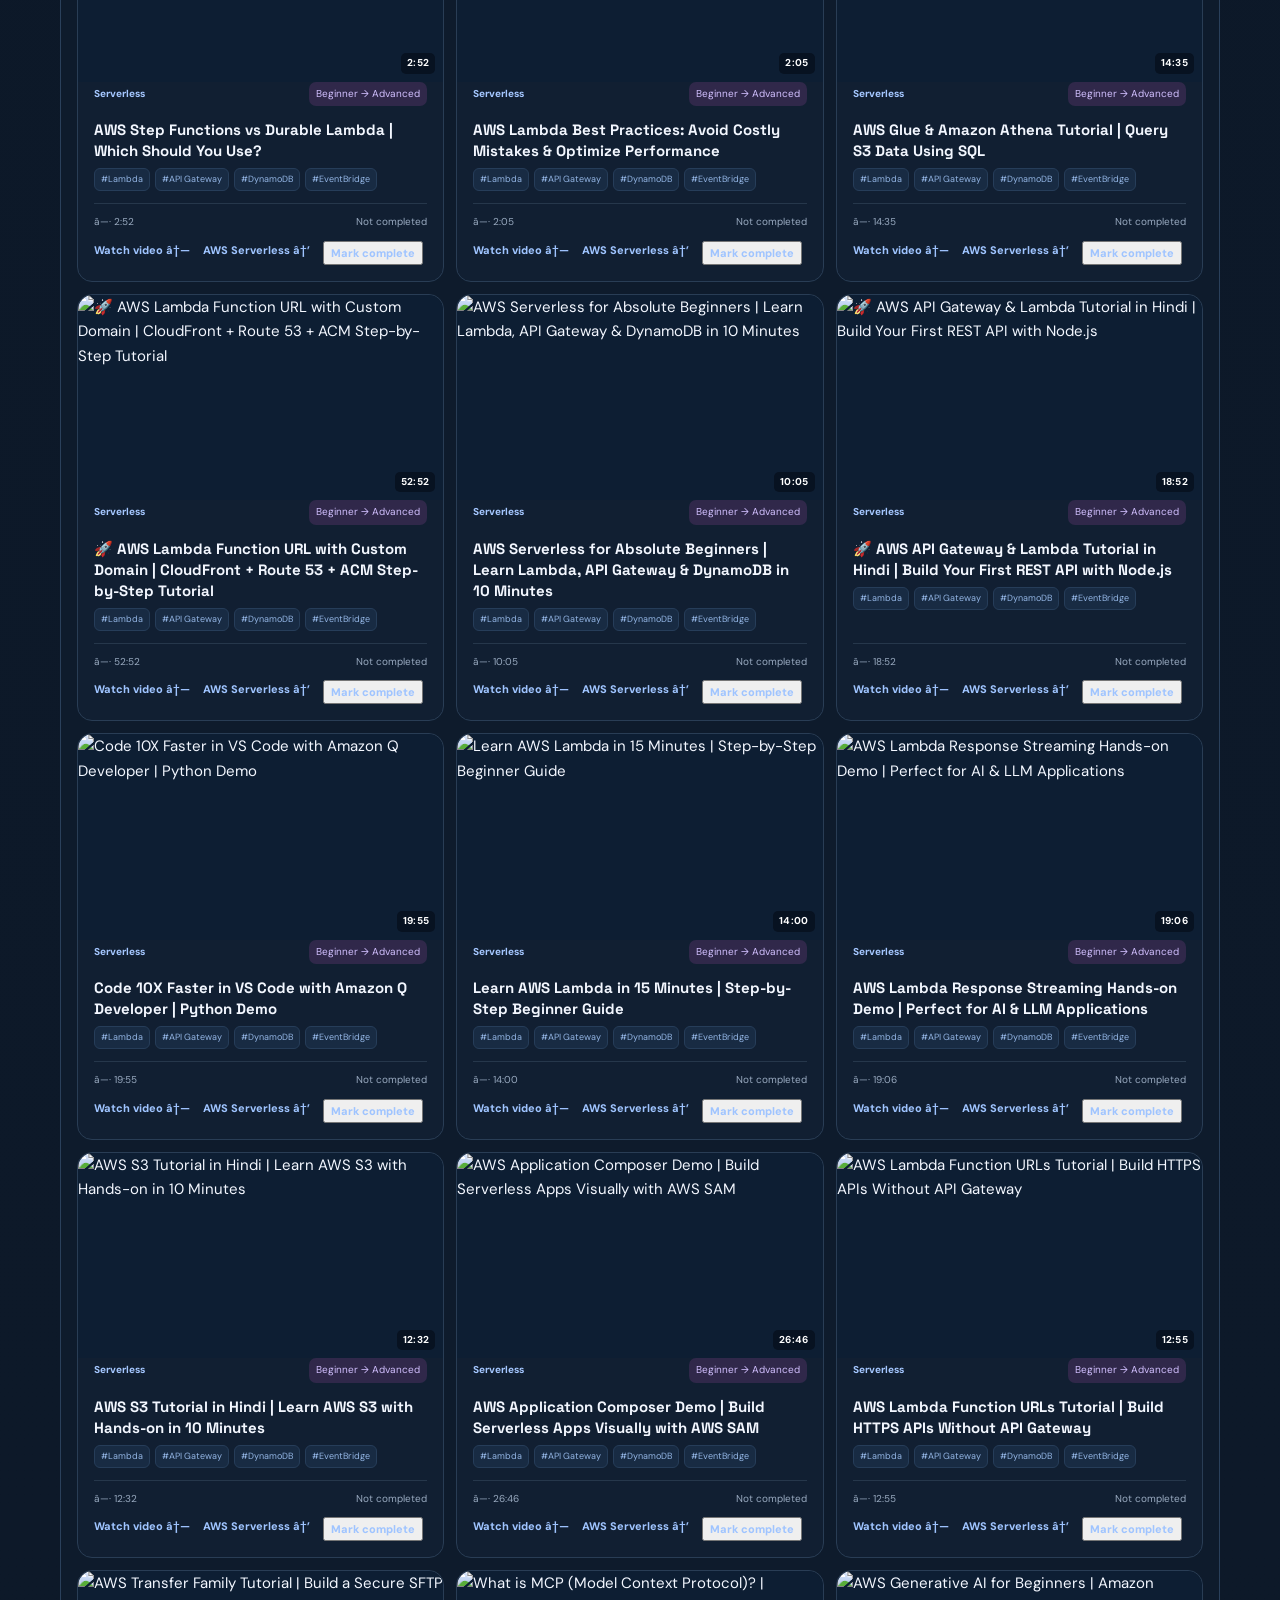
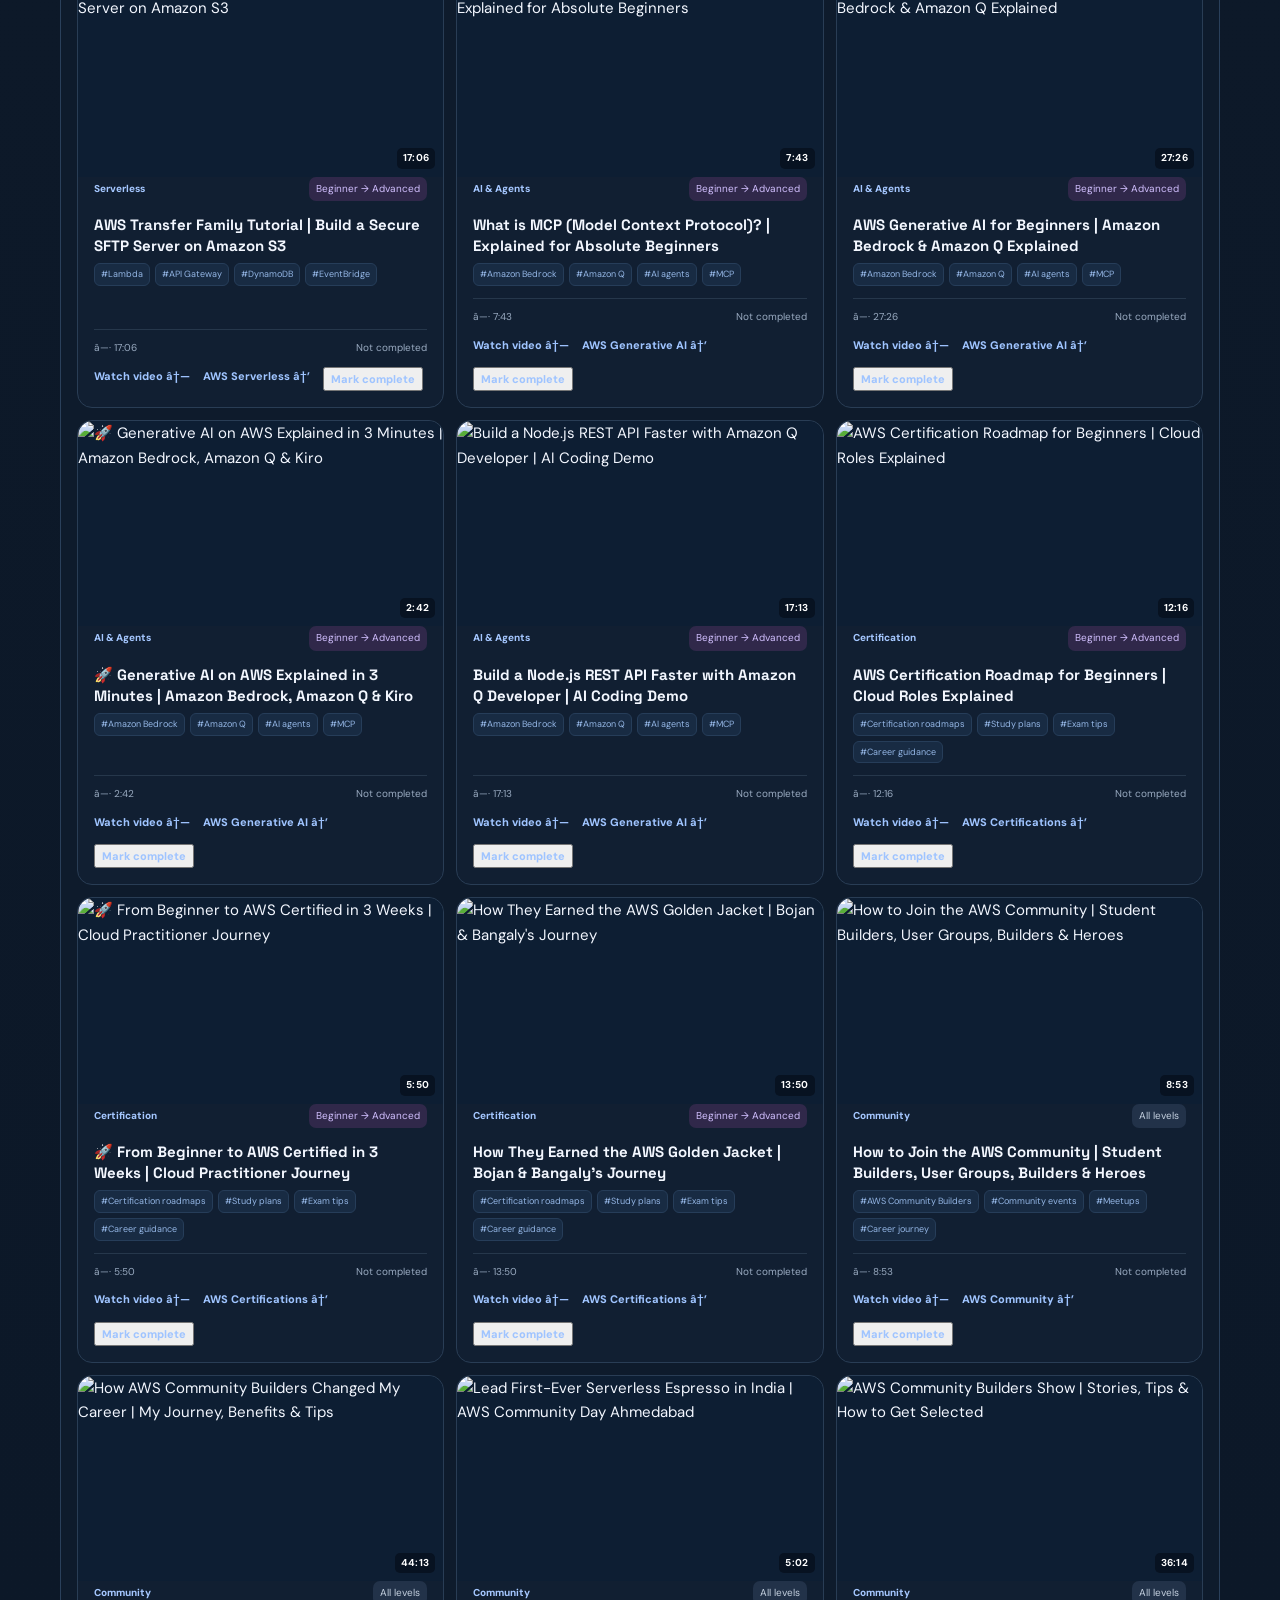
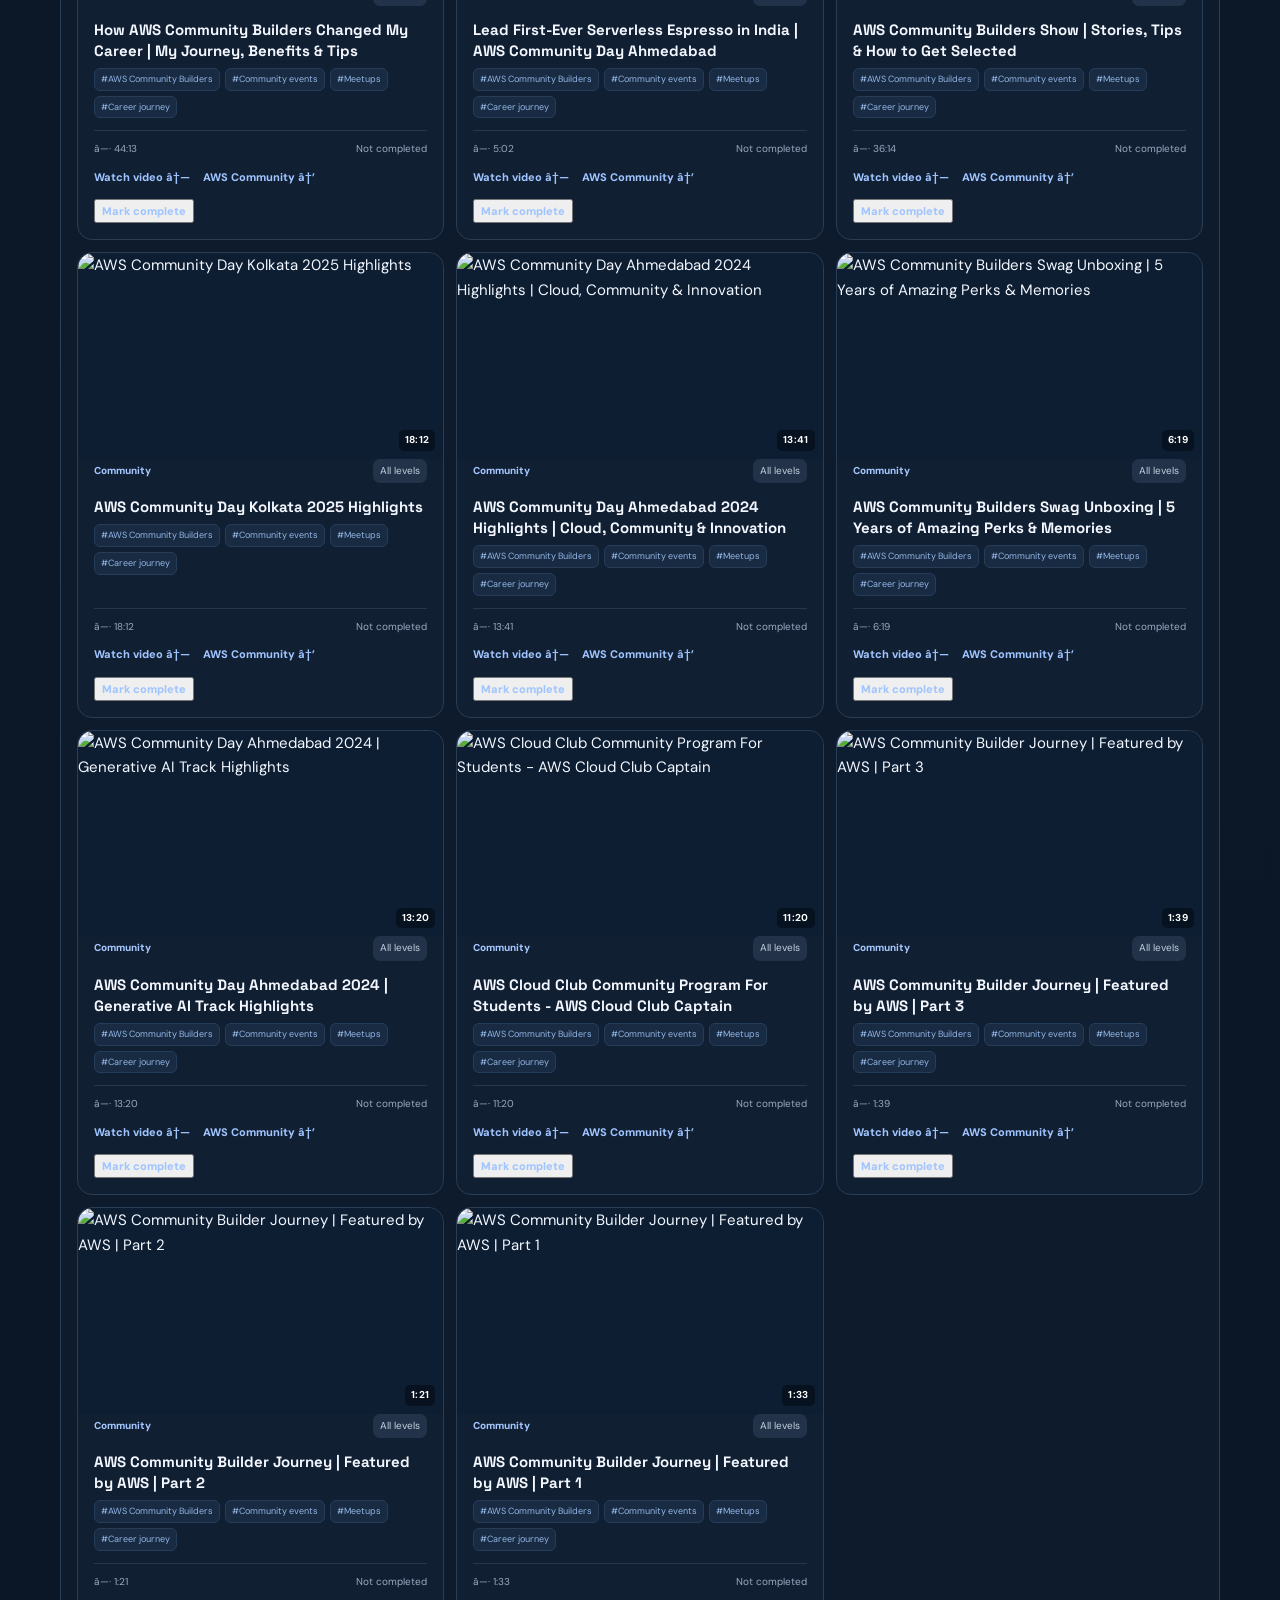
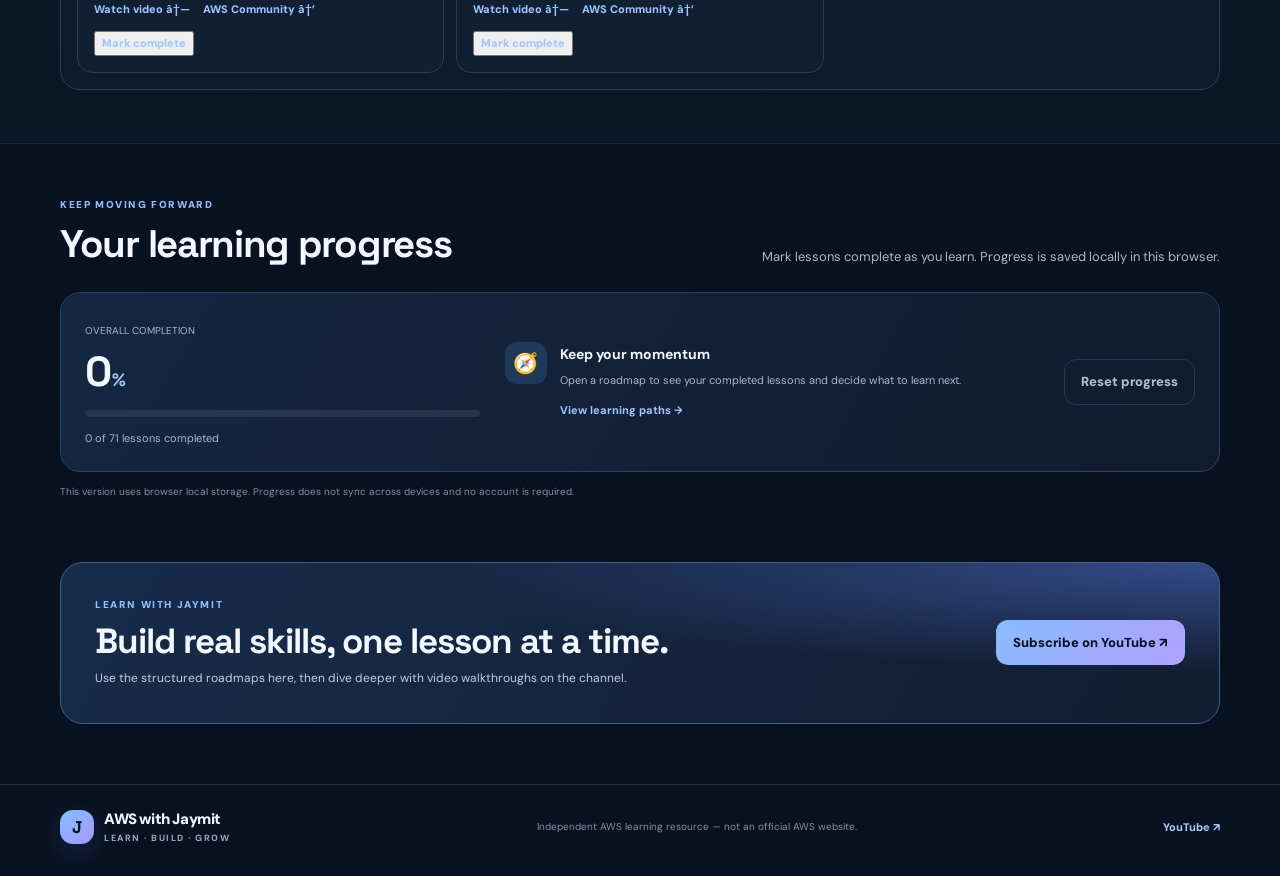
==== commit bf0c5ce5: "seo improvements" ====
--- a/index.html
+++ b/index.html
@@ -70,10 +70,10 @@
 <body>
 <header class="header">
   <div class="container nav">
-    <a class="brand" href="/"><span class="logo">J</span><span>AWS with Jaymit<small>LEARN Â· BUILD Â· GROW</small></span></a>
+    <a class="brand" href="/"><span class="logo">J</span><span>AWS with Jaymit<small>LEARN · BUILD · GROW</small></span></a>
     <nav id="navLinks" aria-label="Main navigation"><a href="#paths">Learning paths</a><a href="playlists.html">YouTube playlists</a><a href="#catalog">Video library</a><a href="#progress">My progress</a></nav>
-    <a class="btn primary nav-cta" href="https://www.youtube.com/@awswithjaymit" target="_blank" rel="noopener">â–¶ YouTube channel</a>
-    <button id="menuBtn" class="menu-btn" aria-label="Toggle navigation">â˜°</button>
+    <a class="btn primary nav-cta" href="https://www.youtube.com/@awswithjaymit" target="_blank" rel="noopener">▶ YouTube channel</a>
+    <button id="menuBtn" class="menu-btn" aria-label="Toggle navigation">☰</button>
   </div>
 </header>
 
@@ -83,15 +83,15 @@
       <div>
         <span class="eyebrow"><span class="pulse"></span> Your AWS learning journey starts here</span>
         <h1>Learn AWS.<br><span>Build what matters.</span></h1>
-        <p class="lead">Find the right lesson, follow a clear roadmap, and build practical cloud skills â€” from AWS fundamentals to serverless and agentic AI.</p>
-        <div class="hero-actions"><a class="btn primary" href="#paths">Explore learning paths <span>â†’</span></a><a class="btn secondary" href="#catalog">Search video library</a></div>
+        <p class="lead">Find the right lesson, follow a clear roadmap, and build practical cloud skills — from AWS fundamentals to serverless and agentic AI.</p>
+        <div class="hero-actions"><a class="btn primary" href="#paths">Explore learning paths <span>→</span></a><a class="btn secondary" href="#catalog">Search video library</a></div>
         <div class="proof"><span><b>Video-led</b> Learn at your pace</span><span><b>Hands-on</b> Practice real skills</span><span><b>Self-paced</b> Track your progress</span></div>
       </div>
       <div class="dashboard">
-        <div class="dash-head"><div><small>YOUR LEARNING DASHBOARD</small><h2>My AWS journey</h2></div><span class="status">â— Saved in browser</span></div>
+        <div class="dash-head"><div><small>YOUR LEARNING DASHBOARD</small><h2>My AWS journey</h2></div><span class="status">● Saved in browser</span></div>
         <div class="progress-card"><div class="between"><b>Overall progress</b><b id="heroPercent">0%</b></div><div class="bar"><span id="heroBar"></span></div><div class="between muted"><span id="heroDone">0 lessons completed</span><span id="heroTotal">0 lessons</span></div></div>
-        <div class="dash-grid"><div class="dash-tile"><span>â˜ï¸</span><b>AWS fundamentals</b><small>Start with the basics</small></div><div class="dash-tile"><span>âš¡</span><b>Serverless</b><small>Build event-driven apps</small></div><div class="dash-tile"><span>ðŸ¤–</span><b>AI & agents</b><small>Build with Bedrock</small></div><div class="dash-tile"><span>ðŸ—ï¸</span><b>Architecture</b><small>Design reliable systems</small></div></div>
-        <div class="dash-foot"><small>THE LEARNING LOOP</small><b>Learn â†’ Practice â†’ Build â†’ Review</b></div>
+        <div class="dash-grid"><div class="dash-tile"><span>☁️</span><b>AWS fundamentals</b><small>Start with the basics</small></div><div class="dash-tile"><span>⚡</span><b>Serverless</b><small>Build event-driven apps</small></div><div class="dash-tile"><span>🤖</span><b>AI & agents</b><small>Build with Bedrock</small></div><div class="dash-tile"><span>🏗️</span><b>Architecture</b><small>Design reliable systems</small></div></div>
+        <div class="dash-foot"><small>THE LEARNING LOOP</small><b>Learn → Practice → Build → Review</b></div>
       </div>
     </div>
   </section>
@@ -99,7 +99,7 @@
   <section id="paths" class="section">
     <div class="container">
       <div class="section-head"><div><span class="kicker">Choose your destination</span><h2>Learning paths that make sense</h2></div><p>Choose your goal and follow a curated sequence instead of guessing which video to watch next.</p></div>
-      <div id="roadmapGrid" class="roadmap-grid"><p class="loading">Loading learning pathsâ€¦</p></div>
+      <div id="roadmapGrid" class="roadmap-grid"><p class="loading">Loading learning paths…</p></div>
     </div>
   </section>
 
@@ -107,9 +107,9 @@
     <div class="container">
       <div class="section-head"><div><span class="kicker">Searchable knowledge hub</span><h2>Find the lesson you need</h2></div><p>Search by AWS service, skill, concept, or topic. Filter by learning area and difficulty.</p></div>
       <div class="search-panel">
-        <label class="searchbox"><span>âŒ•</span><input id="searchInput" type="search" placeholder="Try Lambda, Bedrock, DynamoDB, MCP, CDKâ€¦" aria-label="Search videos"><button id="clearSearch" aria-label="Clear search">Ã—</button></label>
+        <label class="searchbox"><span>⌕</span><input id="searchInput" type="search" placeholder="Try Lambda, Bedrock, DynamoDB, MCP, CDK…" aria-label="Search videos"><button id="clearSearch" aria-label="Clear search">×</button></label>
         <div class="filter-row"><div id="categoryFilters" class="chips"></div><select id="levelFilter" aria-label="Filter by level"><option value="">All levels</option><option>Beginner</option><option>Intermediate</option><option>Advanced</option></select></div>
-        <div class="result-line"><span id="resultCount">Loading videosâ€¦</span><span>Video catalog powered by JSON</span></div>
+        <div class="result-line"><span id="resultCount">Loading videos…</span><span>Video catalog powered by JSON</span></div>
         <div id="videoGrid" class="video-grid"></div>
         <p id="emptyState" class="empty" hidden>No videos match that search. Try another keyword or clear filters.</p>
       </div>
@@ -119,14 +119,14 @@
   <section id="progress" class="section">
     <div class="container">
       <div class="section-head"><div><span class="kicker">Keep moving forward</span><h2>Your learning progress</h2></div><p>Mark lessons complete as you learn. Progress is saved locally in this browser.</p></div>
-      <div class="progress-dashboard"><div><small class="muted">OVERALL COMPLETION</small><div class="big-percent"><span id="progressPercent">0</span><small>%</small></div><div class="bar"><span id="progressBar"></span></div><p id="progressSummary" class="muted">0 lessons completed</p></div><div class="progress-message"><span class="next-icon">ðŸ§­</span><div><b>Keep your momentum</b><p>Open a roadmap to see your completed lessons and decide what to learn next.</p><a class="text-link" href="#paths">View learning paths â†’</a></div></div><button id="resetProgress" class="btn quiet">Reset progress</button></div>
+      <div class="progress-dashboard"><div><small class="muted">OVERALL COMPLETION</small><div class="big-percent"><span id="progressPercent">0</span><small>%</small></div><div class="bar"><span id="progressBar"></span></div><p id="progressSummary" class="muted">0 lessons completed</p></div><div class="progress-message"><span class="next-icon">🧭</span><div><b>Keep your momentum</b><p>Open a roadmap to see your completed lessons and decide what to learn next.</p><a class="text-link" href="#paths">View learning paths →</a></div></div><button id="resetProgress" class="btn quiet">Reset progress</button></div>
       <p class="fine-print">This version uses browser local storage. Progress does not sync across devices and no account is required.</p>
     </div>
   </section>
 
-  <section class="section cta-section"><div class="container"><div class="cta"><div><span class="kicker">Learn with Jaymit</span><h2>Build real skills, one lesson at a time.</h2><p>Use the structured roadmaps here, then dive deeper with video walkthroughs on the channel.</p></div><a class="btn primary" href="https://www.youtube.com/@awswithjaymit?sub_confirmation=1" target="_blank" rel="noopener">Subscribe on YouTube â†—</a></div></div></section>
+  <section class="section cta-section"><div class="container"><div class="cta"><div><span class="kicker">Learn with Jaymit</span><h2>Build real skills, one lesson at a time.</h2><p>Use the structured roadmaps here, then dive deeper with video walkthroughs on the channel.</p></div><a class="btn primary" href="https://www.youtube.com/@awswithjaymit?sub_confirmation=1" target="_blank" rel="noopener">Subscribe on YouTube ↗</a></div></div></section>
 </main>
-<footer><div class="container footer-row"><a class="brand" href="/"><span class="logo small-logo">J</span><span>AWS with Jaymit<small>LEARN Â· BUILD Â· GROW</small></span></a><span>Independent AWS learning resource â€” not an official AWS website.</span><a href="https://www.youtube.com/@awswithjaymit" target="_blank" rel="noopener">YouTube â†—</a></div></footer>
+<footer><div class="container footer-row"><a class="brand" href="/"><span class="logo small-logo">J</span><span>AWS with Jaymit<small>LEARN · BUILD · GROW</small></span></a><span>Independent AWS learning resource — not an official AWS website.</span><a href="https://www.youtube.com/@awswithjaymit" target="_blank" rel="noopener">YouTube ↗</a></div></footer>
 <script src="app.js"></script>
 </body>
-</html>+</html>
